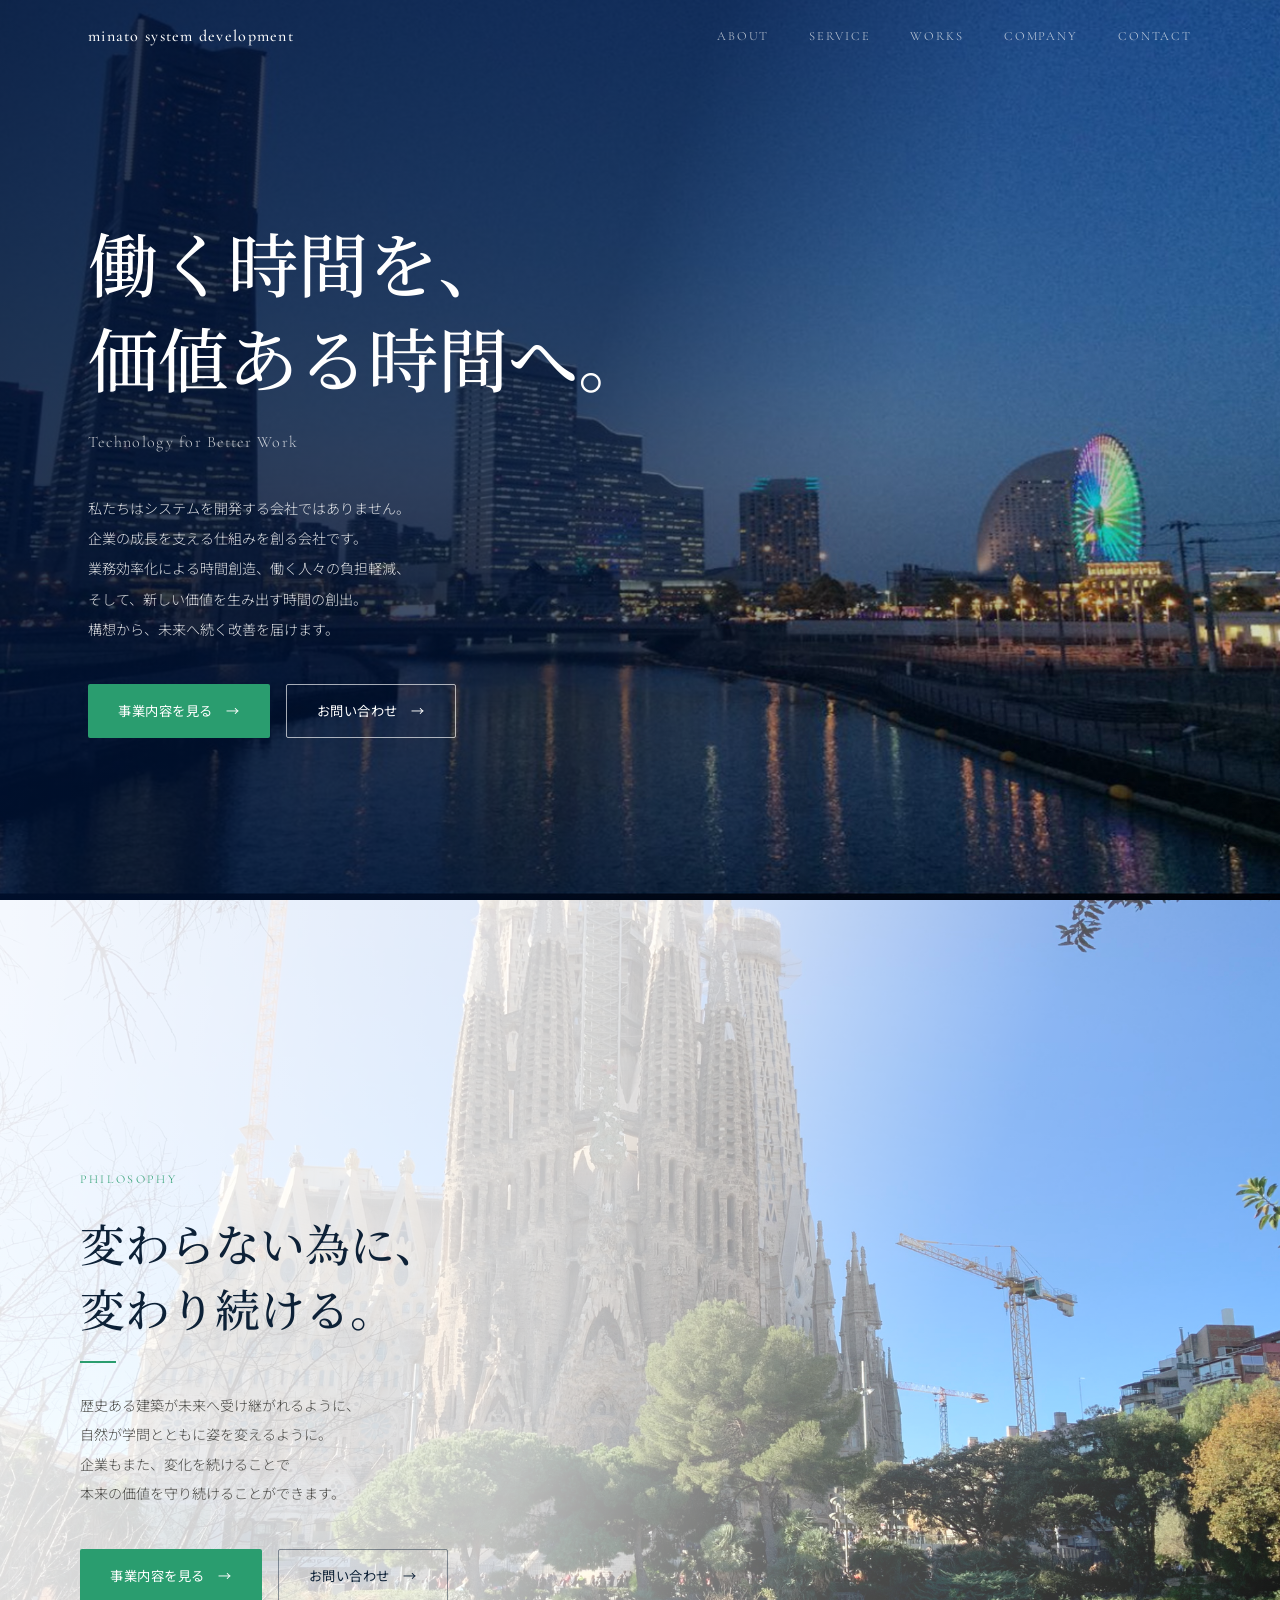
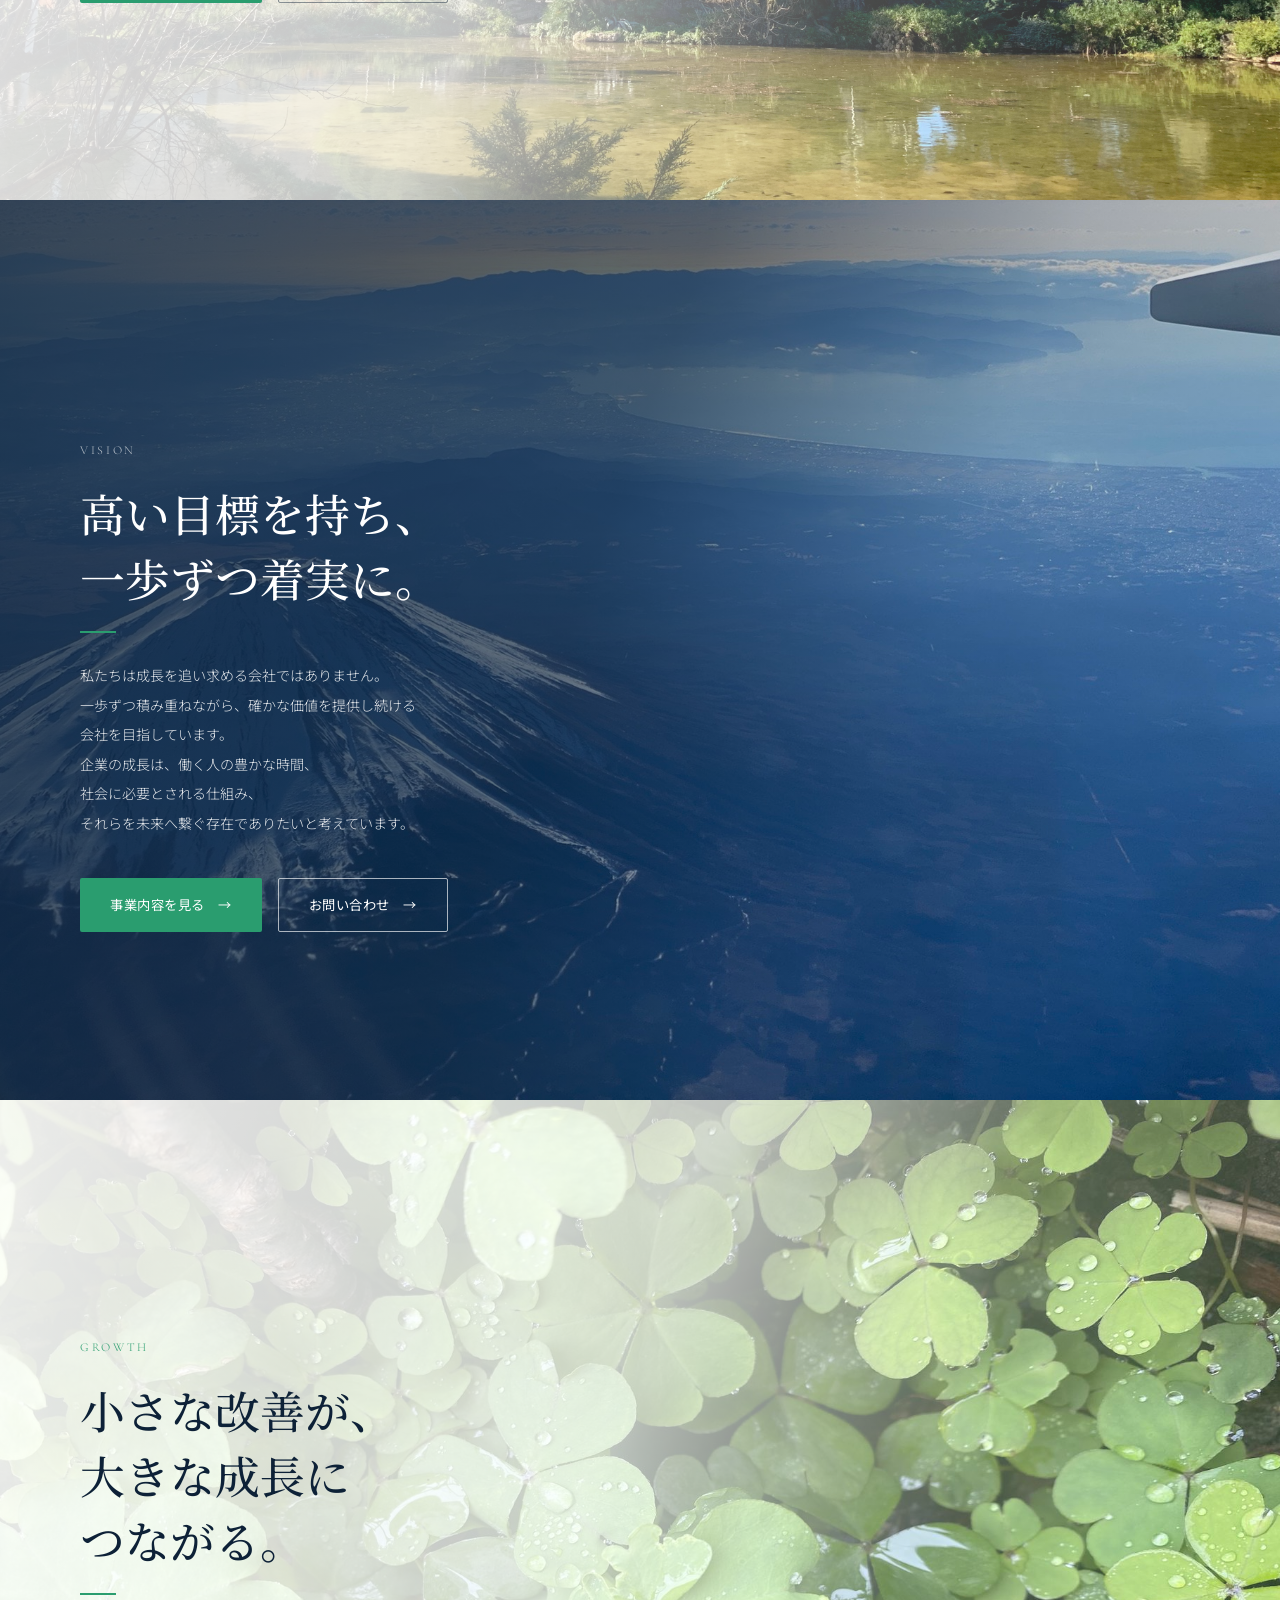
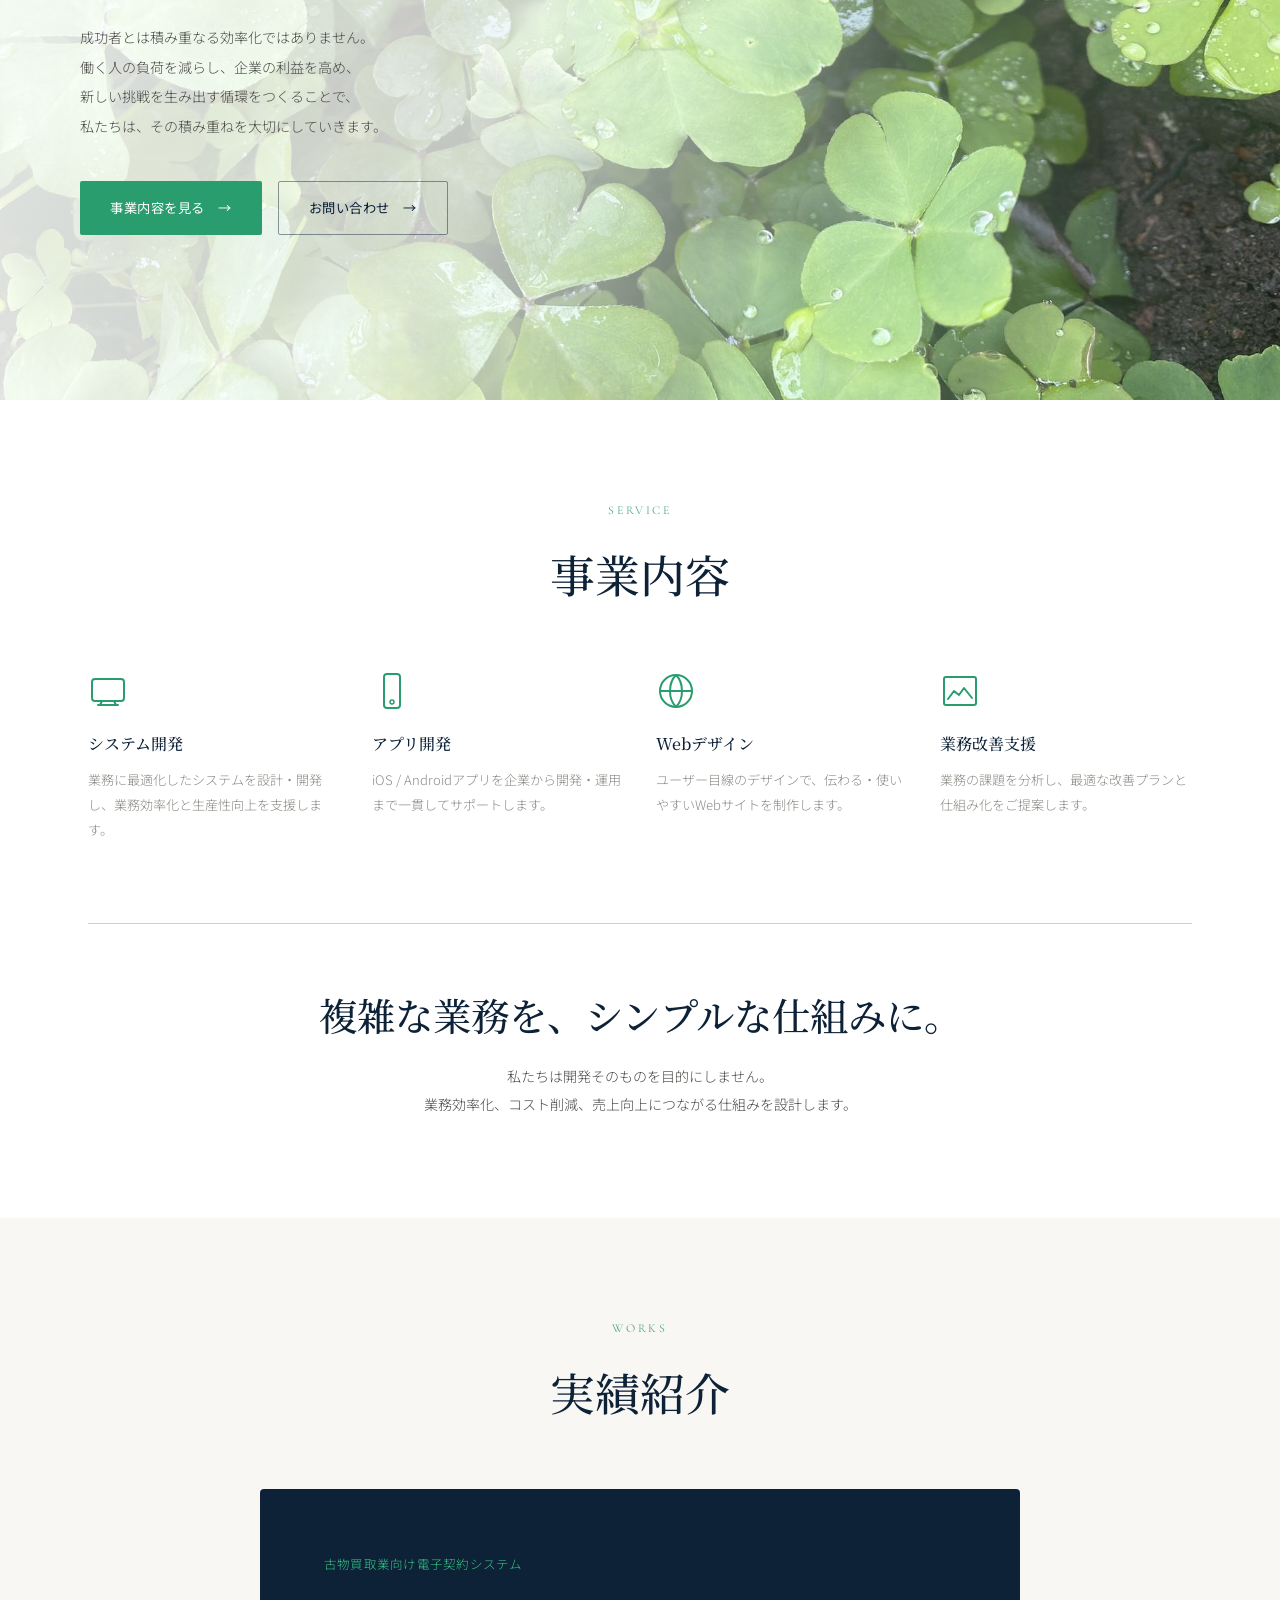
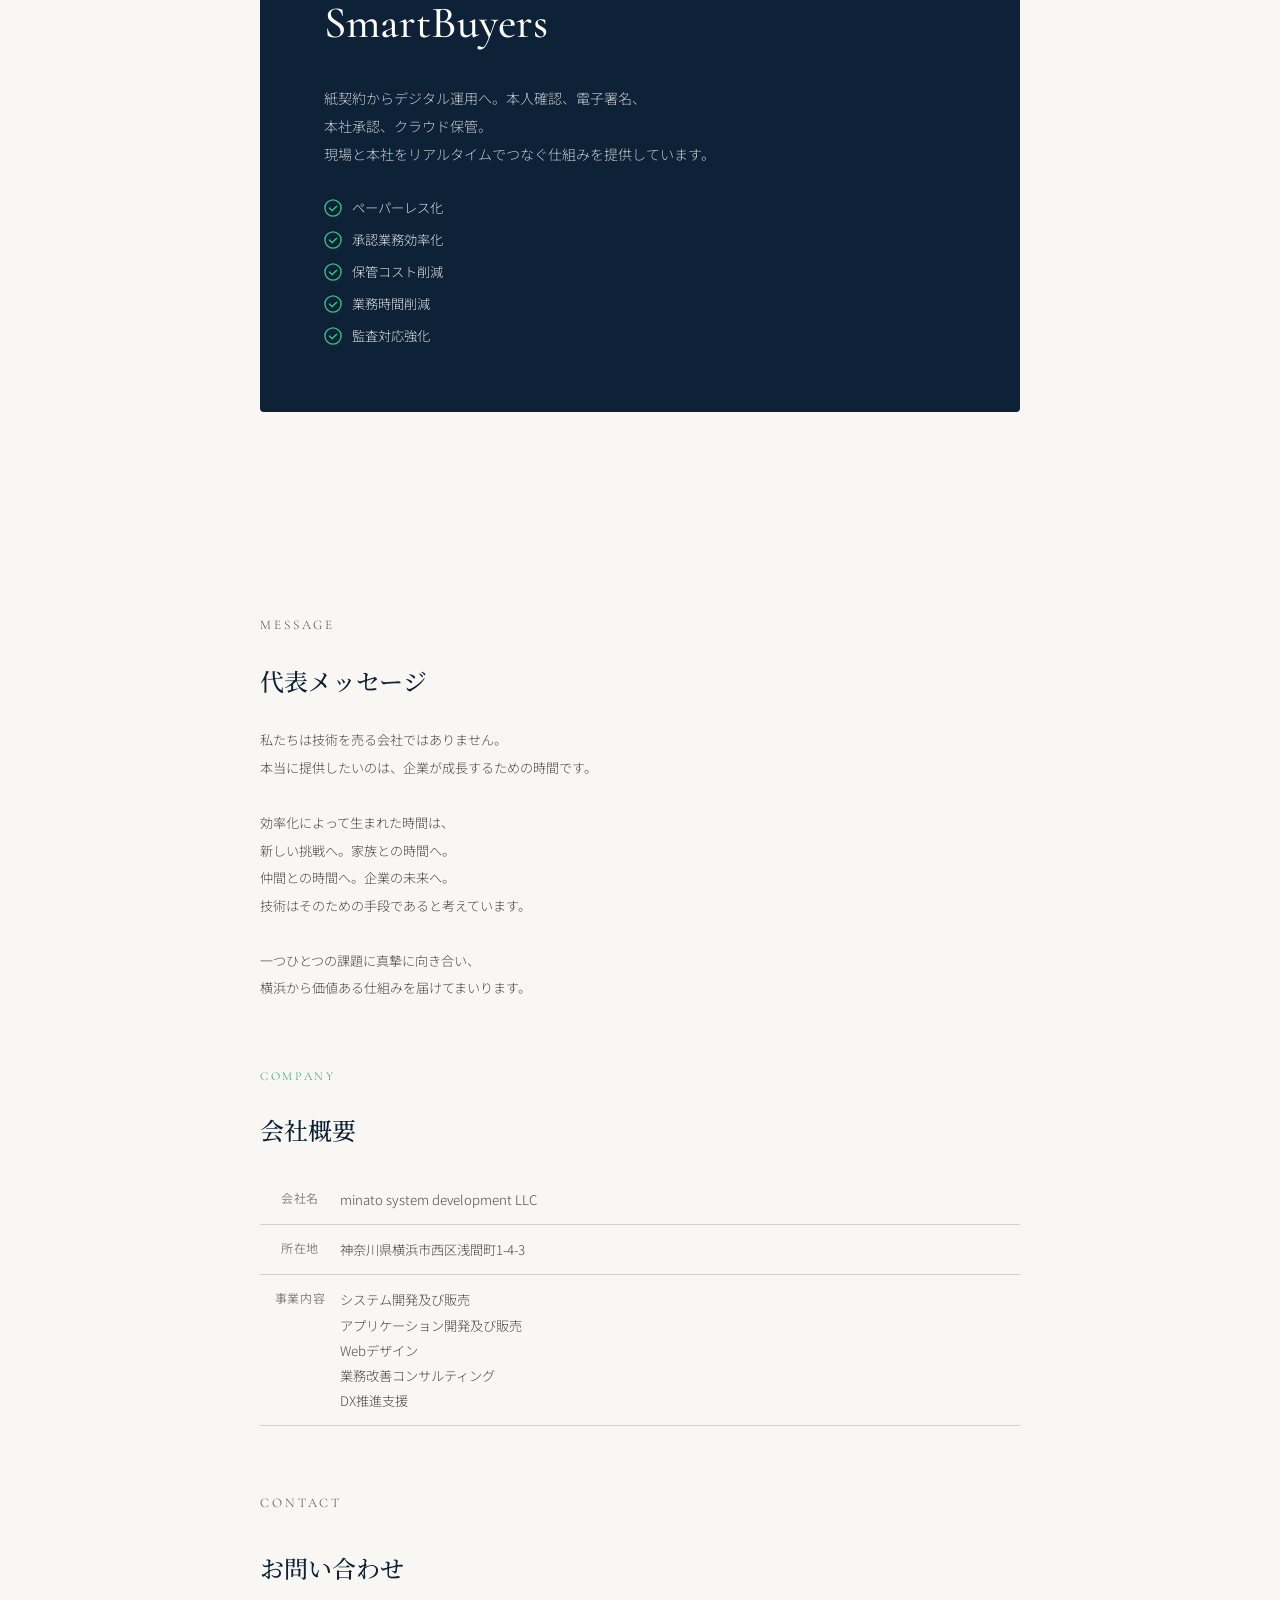
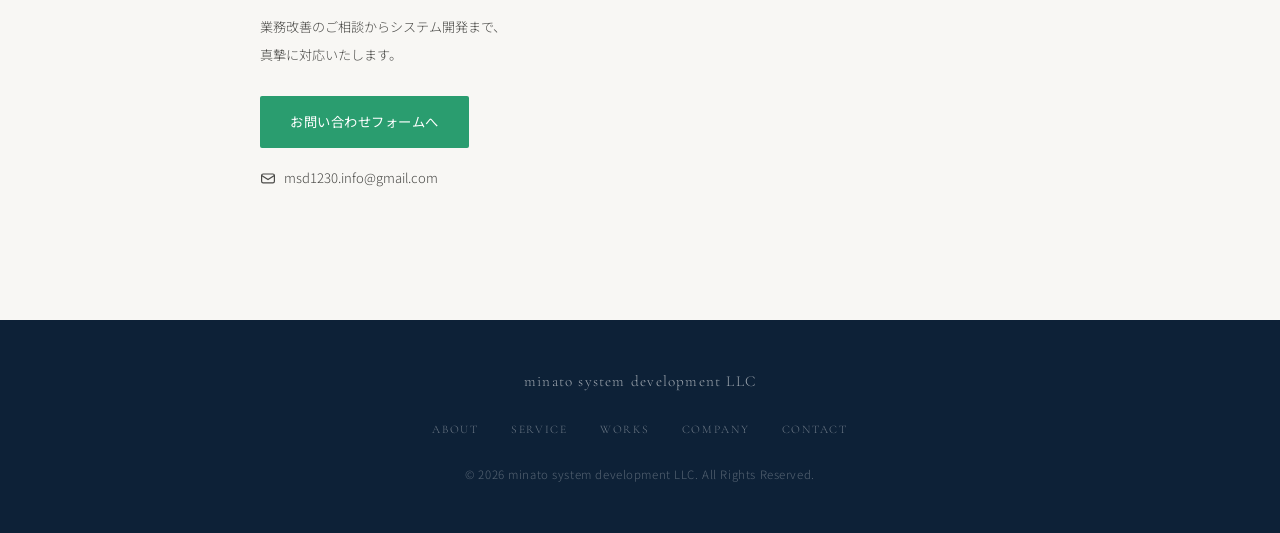
==== index.html @ 5a3e6790 "SP: center Fuji and Sagrada Familia, tidy mobile layout - Vision: use the wide photo on mobile and p" ====
<!DOCTYPE html>
<html lang="ja">
<head>
  <meta charset="UTF-8">
  <meta name="viewport" content="width=device-width, initial-scale=1.0">
  <title>minato system development LLC</title>
  <meta name="description" content="働く時間を、価値ある時間へ。業務改善を通じて企業の成長と働く人々の豊かな時間を創出する。">
  <link rel="stylesheet" href="assets/css/style.css">
  <link rel="preconnect" href="https://fonts.googleapis.com">
  <link rel="preconnect" href="https://fonts.gstatic.com" crossorigin>
  <link href="https://fonts.googleapis.com/css2?family=Noto+Serif+JP:wght@400;500;600&family=Noto+Sans+JP:wght@300;400;500&family=Cormorant+Garamond:ital,wght@0,400;0,500;1,400&display=swap" rel="stylesheet">
</head>
<body>

  <!-- HEADER -->
  <header class="header" id="header">
    <div class="header__inner">
      <a href="#top" class="header__logo">minato system development</a>
      <button class="header__hamburger" id="hamburger" aria-label="メニュー">
        <span></span><span></span><span></span>
      </button>
      <nav class="header__nav" id="nav">
        <button class="nav-close-btn" id="navClose" aria-label="閉じる">
          <svg width="20" height="20" viewBox="0 0 20 20" fill="none"><path d="M4 4l12 12M16 4L4 16" stroke="currentColor" stroke-width="1.5" stroke-linecap="round"/></svg>
        </button>
        <a href="#about">ABOUT</a>
        <a href="#service">SERVICE</a>
        <a href="#works">WORKS</a>
        <a href="#company">COMPANY</a>
        <a href="#contact">CONTACT</a>
      </nav>
      <div class="nav-overlay" id="navOverlay"></div>
    </div>
  </header>

  <!-- HERO -->
  <section id="top" class="sec-hero">
    <div class="sec-hero__overlay"></div>
    <div class="sec-hero__content">
      <h1 class="sec-hero__heading">働く時間を、<br>価値ある時間へ。</h1>
      <p class="sec-hero__sub">Technology for Better Work</p>
      <p class="sec-hero__body">私たちはシステムを開発する会社ではありません。<br>企業の成長を支える仕組みを創る会社です。<br>業務効率化による時間創造、働く人々の負担軽減、<br>そして、新しい価値を生み出す時間の創出。<br>構想から、未来へ続く改善を届けます。</p>
      <div class="cta-row">
        <a href="#service" class="btn btn--primary">事業内容を見る　→</a>
        <a href="#contact" class="btn btn--outline">お問い合わせ　→</a>
      </div>
    </div>
  </section>

  <!-- PHILOSOPHY -->
  <section id="about" class="sec-philosophy">
    <div class="sec-philosophy__overlay"></div>
    <div class="sec-philosophy__text">
      <p class="sec-label">PHILOSOPHY</p>
      <h2 class="sec-heading">変わらない為に、<br>変わり続ける。</h2>
      <span class="sec-accent"></span>
      <p class="sec-body">歴史ある建築が未来へ受け継がれるように、<br>自然が学問とともに姿を変えるように。<br>企業もまた、変化を続けることで<br>本来の価値を守り続けることができます。</p>
      <div class="cta-row">
        <a href="#service" class="btn btn--primary">事業内容を見る　→</a>
        <a href="#contact" class="btn btn--ghost">お問い合わせ　→</a>
      </div>
    </div>
    <div class="sec-philosophy__photo"></div>
  </section>

  <!-- VISION -->
  <section class="sec-vision">
    <div class="sec-vision__overlay"></div>
    <div class="sec-vision__content">
      <p class="sec-label sec-label--light">VISION</p>
      <h2 class="sec-heading sec-heading--white">高い目標を持ち、<br>一歩ずつ着実に。</h2>
      <span class="sec-accent"></span>
      <p class="sec-body sec-body--white">私たちは成長を追い求める会社ではありません。<br>一歩ずつ積み重ねながら、<br class="sp-br">確かな価値を提供し続ける<br>会社を目指しています。<br>企業の成長は、働く人の豊かな時間、<br>社会に必要とされる仕組み、<br>それらを未来へ繋ぐ存在で<br class="sp-br">ありたいと考えています。</p>
      <div class="cta-row">
        <a href="#service" class="btn btn--primary">事業内容を見る　→</a>
        <a href="#contact" class="btn btn--outline">お問い合わせ　→</a>
      </div>
    </div>
  </section>

  <!-- GROWTH -->
  <section class="sec-growth">
    <div class="sec-growth__overlay"></div>
    <div class="sec-growth__text">
      <p class="sec-label">GROWTH</p>
      <h2 class="sec-heading">小さな改善が、<br>大きな成長に<br>つながる。</h2>
      <span class="sec-accent"></span>
      <p class="sec-body">成功者とは積み重なる効率化ではありません。<br>働く人の負荷を減らし、企業の利益を高め、<br>新しい挑戦を生み出す循環をつくることで、<br>私たちは、その積み重ねを大切にしていきます。</p>
      <div class="cta-row">
        <a href="#service" class="btn btn--primary">事業内容を見る　→</a>
        <a href="#contact" class="btn btn--ghost">お問い合わせ　→</a>
      </div>
    </div>
    <div class="sec-growth__photo"></div>
  </section>

  <!-- SERVICE -->
  <section id="service" class="sec-service">
    <div class="container">
      <div class="sec-service__header">
        <p class="sec-label">SERVICE</p>
        <h2 class="sec-heading">事業内容</h2>
      </div>
      <div class="sec-service__grid">
        <div class="service-card">
          <div class="service-card__icon">
            <svg viewBox="0 0 40 40" fill="none"><rect x="4" y="8" width="32" height="22" rx="3" stroke="currentColor" stroke-width="2"/><path d="M14 30l-2 4M26 30l2 4M10 34h20" stroke="currentColor" stroke-width="2" stroke-linecap="round"/></svg>
          </div>
          <div class="service-card__text">
          <h3>システム開発</h3>
          <p>業務に最適化したシステムを設計・開発し、業務効率化と生産性向上を支援します。</p>
          </div>
        </div>
        <div class="service-card">
          <div class="service-card__icon">
            <svg viewBox="0 0 40 40" fill="none"><rect x="12" y="3" width="16" height="34" rx="3" stroke="currentColor" stroke-width="2"/><circle cx="20" cy="31" r="2" stroke="currentColor" stroke-width="1.5"/></svg>
          </div>
          <div class="service-card__text">
          <h3>アプリ開発</h3>
          <p>iOS / Androidアプリを企業から開発・運用まで一貫してサポートします。</p>
          </div>
        </div>
        <div class="service-card">
          <div class="service-card__icon">
            <svg viewBox="0 0 40 40" fill="none"><circle cx="20" cy="20" r="16" stroke="currentColor" stroke-width="2"/><path d="M4 20h32M20 4c-4 4-6 9-6 16s2 12 6 16M20 4c4 4 6 9 6 16s-2 12-6 16" stroke="currentColor" stroke-width="2"/></svg>
          </div>
          <div class="service-card__text">
          <h3>Webデザイン</h3>
          <p>ユーザー目線のデザインで、伝わる・使いやすいWebサイトを制作します。</p>
          </div>
        </div>
        <div class="service-card">
          <div class="service-card__icon">
            <svg viewBox="0 0 40 40" fill="none"><path d="M8 28l6-8 5 4 5-7 8 10" stroke="currentColor" stroke-width="2" stroke-linecap="round" stroke-linejoin="round"/><rect x="4" y="6" width="32" height="28" rx="2" stroke="currentColor" stroke-width="2"/></svg>
          </div>
          <div class="service-card__text">
          <h3>業務改善支援</h3>
          <p>業務の課題を分析し、最適な改善プランと仕組み化をご提案します。</p>
          </div>
        </div>
      </div>
      <div class="sec-service__tagline">
        <h3>複雑な業務を、シンプルな仕組みに。</h3>
        <p>私たちは開発そのものを目的にしません。<br>業務効率化、コスト削減、<br class="sp-br">売上向上につながる仕組みを設計します。</p>
      </div>
    </div>
  </section>

  <!-- WORKS -->
  <section class="works" id="works">
    <div class="container">
      <div class="section-header">
        <p class="sec-label">WORKS</p>
        <h2 class="sec-heading">実績紹介</h2>
      </div>
      <div class="works__card">
        <div class="works__info">
          <p class="works__category">古物買取業向け電子契約システム</p>
          <h3 class="works__title">SmartBuyers</h3>
          <p class="works__desc">紙契約からデジタル運用へ。<br class="sp-br">本人確認、電子署名、<br>本社承認、クラウド保管。<br>現場と本社をリアルタイムでつなぐ<br class="sp-br">仕組みを提供しています。</p>
          <ul class="works__features">
            <li><svg viewBox="0 0 20 20" fill="none"><circle cx="10" cy="10" r="9" stroke="currentColor" stroke-width="1.5"/><path d="M6 10l3 3 5-5" stroke="currentColor" stroke-width="1.5" stroke-linecap="round" stroke-linejoin="round"/></svg>ペーパーレス化</li>
            <li><svg viewBox="0 0 20 20" fill="none"><circle cx="10" cy="10" r="9" stroke="currentColor" stroke-width="1.5"/><path d="M6 10l3 3 5-5" stroke="currentColor" stroke-width="1.5" stroke-linecap="round" stroke-linejoin="round"/></svg>承認業務効率化</li>
            <li><svg viewBox="0 0 20 20" fill="none"><circle cx="10" cy="10" r="9" stroke="currentColor" stroke-width="1.5"/><path d="M6 10l3 3 5-5" stroke="currentColor" stroke-width="1.5" stroke-linecap="round" stroke-linejoin="round"/></svg>保管コスト削減</li>
            <li><svg viewBox="0 0 20 20" fill="none"><circle cx="10" cy="10" r="9" stroke="currentColor" stroke-width="1.5"/><path d="M6 10l3 3 5-5" stroke="currentColor" stroke-width="1.5" stroke-linecap="round" stroke-linejoin="round"/></svg>業務時間削減</li>
            <li><svg viewBox="0 0 20 20" fill="none"><circle cx="10" cy="10" r="9" stroke="currentColor" stroke-width="1.5"/><path d="M6 10l3 3 5-5" stroke="currentColor" stroke-width="1.5" stroke-linecap="round" stroke-linejoin="round"/></svg>監査対応強化</li>
          </ul>
        </div>
        </div>
      </div>
    </div>
  </section>

  <!-- BOTTOM: MESSAGE + COMPANY + CONTACT -->
  <section class="bottom-section">
    <div class="container">
      <div class="bottom-section__grid">
        <div class="message">
          <p class="sec-label">MESSAGE</p>
          <h2>代表メッセージ</h2>
          <p>私たちは技術を売る会社ではありません。<br>本当に提供したいのは、<br class="sp-br">企業が成長するための時間です。<br><br>効率化によって生まれた時間は、<br>新しい挑戦へ。家族との時間へ。<br>仲間との時間へ。企業の未来へ。<br>技術はそのための手段であると考えています。<br><br>一つひとつの課題に真摯に向き合い、<br>横浜から価値ある仕組みを届けてまいります。</p>
        </div>
        <div class="company" id="company">
          <p class="sec-label">COMPANY</p>
          <h2>会社概要</h2>
          <table class="company__table">
            <tr><th>会社名</th><td>minato system development LLC</td></tr>
            <tr><th>所在地</th><td>神奈川県横浜市西区浅間町1-4-3</td></tr>
            <tr><th>事業内容</th><td>システム開発及び販売<br>アプリケーション開発及び販売<br>Webデザイン<br>業務改善コンサルティング<br>DX推進支援</td></tr>
          </table>
        </div>
        <div class="contact" id="contact">
          <p class="sec-label">CONTACT</p>
          <h2>お問い合わせ</h2>
          <p>業務改善のご相談からシステム開発まで、<br>真摯に対応いたします。</p>
          <a href="contact.html" class="btn btn--primary">お問い合わせフォームへ</a>
          <p class="contact__email">
            <svg viewBox="0 0 20 20" fill="none"><rect x="2" y="5" width="16" height="11" rx="2" stroke="currentColor" stroke-width="1.5"/><path d="M2 7l8 5 8-5" stroke="currentColor" stroke-width="1.5" stroke-linecap="round"/></svg>
            msd1230.info@gmail.com
          </p>
        </div>
      </div>
    </div>
  </section>

  <!-- FOOTER -->
  <footer class="footer">
    <div class="footer__inner">
      <p class="footer__logo">minato system development LLC</p>
      <nav class="footer__nav">
        <a href="#about">ABOUT</a>
        <a href="#service">SERVICE</a>
        <a href="#works">WORKS</a>
        <a href="#company">COMPANY</a>
        <a href="#contact">CONTACT</a>
      </nav>
      <p class="footer__copy">&copy; 2026 minato system development LLC. All Rights Reserved.</p>
    </div>
  </footer>

  <script src="assets/js/main.js"></script>
</body>
</html>
---- assets/css/style.css ----
/* ===========================
   VARIABLES & RESET
=========================== */
:root {
  --navy:   #0d2137;
  --emerald: #2a9d6f;
  --emerald-light: #34c484;
  --white:  #ffffff;
  --off-white: #f8f7f4;
  --gray-100: #f2f2f0;
  --gray-300: #d0d0cc;
  --gray-500: #8a8a85;
  --gray-700: #4a4a47;
  --text:   #1a1a18;

  --font-serif: 'Cormorant Garamond', 'Noto Serif JP', serif;
  --font-jp-serif: 'Noto Serif JP', serif;
  --font-sans: 'Noto Sans JP', sans-serif;

  --container: 1200px;
  --header-h: 72px;
  --ease: cubic-bezier(0.16, 1, 0.3, 1);
}

*, *::before, *::after { box-sizing: border-box; margin: 0; padding: 0; }
html { scroll-behavior: smooth; }
body { font-family: var(--font-sans); font-weight: 300; color: var(--text); background: var(--white); line-height: 1.8; -webkit-font-smoothing: antialiased; }
img { display: block; max-width: 100%; height: auto; }
a { text-decoration: none; color: inherit; }
ul { list-style: none; }

/* ===========================
   UTILITIES
=========================== */
.container { width: 100%; max-width: var(--container); margin: 0 auto; padding: 0 48px; }

.sec-label {
  font-family: var(--font-serif);
  font-size: 0.75rem;
  letter-spacing: 0.22em;
  color: var(--emerald);
  text-transform: uppercase;
  margin-bottom: 20px;
  display: block;
}
.sec-label--light { color: rgba(255,255,255,0.7); }

.sec-heading {
  font-family: var(--font-jp-serif);
  font-size: clamp(2rem, 3.5vw, 2.8rem);
  font-weight: 500;
  line-height: 1.45;
  color: var(--navy);
  margin-bottom: 20px;
}
.sec-heading--white { color: var(--white); }

.sec-accent {
  display: block;
  width: 36px;
  height: 2px;
  background: var(--emerald);
  margin-bottom: 28px;
}

.sec-body {
  font-size: 0.88rem;
  line-height: 2.1;
  color: var(--gray-700);
  margin-bottom: 0;
}
.sec-body--white { color: rgba(255,255,255,0.88); }

.cta-row {
  display: flex;
  gap: 16px;
  flex-wrap: wrap;
  margin-top: 40px;
}

.section-header { text-align: center; margin-bottom: 64px; }

/* ===========================
   BUTTONS
=========================== */
.btn {
  display: inline-flex;
  align-items: center;
  gap: 6px;
  padding: 14px 30px;
  font-family: var(--font-sans);
  font-size: 0.83rem;
  font-weight: 400;
  letter-spacing: 0.04em;
  border-radius: 2px;
  transition: all 0.3s var(--ease);
  cursor: pointer;
  border: none;
  white-space: nowrap;
}
.btn--primary { background: var(--emerald); color: var(--white); }
.btn--primary:hover { background: var(--emerald-light); transform: translateY(-2px); box-shadow: 0 8px 24px rgba(42,157,111,0.35); }
.btn--outline { background: transparent; color: var(--white); border: 1px solid rgba(255,255,255,0.65); }
.btn--outline:hover { background: rgba(255,255,255,0.1); border-color: var(--white); }
.btn--ghost { background: transparent; color: var(--navy); border: 1px solid rgba(13,33,55,0.45); }
.btn--ghost:hover { background: rgba(13,33,55,0.05); border-color: var(--navy); }

/* ===========================
   HEADER
=========================== */
.header {
  position: fixed;
  top: 0; left: 0; right: 0;
  z-index: 100;
  height: var(--header-h);
  transition: background 0.4s ease, backdrop-filter 0.4s ease;
}
.header.scrolled {
  background: rgba(13,33,55,0.95);
  backdrop-filter: blur(12px);
  box-shadow: 0 1px 0 rgba(255,255,255,0.08);
}
.header__inner {
  max-width: var(--container);
  margin: 0 auto;
  padding: 0 48px;
  height: 100%;
  display: flex;
  align-items: center;
  justify-content: space-between;
}
.header__logo {
  font-family: var(--font-serif);
  font-size: 1rem;
  font-weight: 500;
  letter-spacing: 0.08em;
  color: var(--white);
  white-space: nowrap;
}
.header__nav { display: flex; gap: 40px; }
.header__nav a {
  font-family: var(--font-serif);
  font-size: 0.78rem;
  letter-spacing: 0.15em;
  color: rgba(255,255,255,0.75);
  transition: color 0.25s;
}
.header__nav a:hover { color: var(--white); }
.header__hamburger {
  display: none;
  flex-direction: column;
  gap: 5px;
  background: none;
  border: none;
  cursor: pointer;
  padding: 8px;
  z-index: 101;
  position: relative;
}
.header__hamburger span { display: block; width: 24px; height: 1.5px; background: var(--white); transition: all 0.3s; transform-origin: center; }
.header__hamburger.active span:nth-child(1) { transform: translateY(6.5px) rotate(45deg); }
.header__hamburger.active span:nth-child(2) { opacity: 0; transform: scaleX(0); }
.header__hamburger.active span:nth-child(3) { transform: translateY(-6.5px) rotate(-45deg); }
.nav-close-btn {
  display: none;
  position: absolute;
  top: 0; right: 0;
  width: var(--header-h);
  height: var(--header-h);
  background: none;
  border: none;
  cursor: pointer;
  color: rgba(255,255,255,0.7);
  align-items: center;
  justify-content: center;
  transition: color 0.2s;
}
.nav-close-btn:hover { color: var(--white); }
.nav-overlay { display: none; position: fixed; inset: 0; background: rgba(0,0,0,0.5); z-index: 99; backdrop-filter: blur(2px); }
.nav-overlay.active { display: block; }

/* ===========================
   HERO
=========================== */
.sec-hero {
  position: relative;
  min-height: 100svh;
  display: flex;
  align-items: center;
  background-image: url('../images/hero-pc.png');
  background-size: cover;
  background-position: center top;
  scroll-margin-top: 0;
}
.sec-hero__overlay {
  position: absolute;
  inset: 0;
  background: linear-gradient(
    110deg,
    rgba(0,18,52,0.88) 0%,
    rgba(0,18,52,0.72) 45%,
    rgba(0,18,52,0.35) 65%,
    rgba(0,18,52,0.10) 100%
  );
}
.sec-hero__content {
  position: relative;
  z-index: 2;
  width: 100%;
  max-width: var(--container);
  margin: 0 auto;
  padding: calc(var(--header-h) + 60px) 48px 80px;
}
.sec-hero__heading {
  font-family: var(--font-jp-serif);
  font-size: clamp(2.6rem, 5.5vw, 4.4rem);
  font-weight: 500;
  line-height: 1.35;
  color: var(--white);
  margin-bottom: 24px;
}
.sec-hero__sub {
  font-family: var(--font-serif);
  font-size: 1rem;
  letter-spacing: 0.08em;
  color: rgba(255,255,255,0.75);
  margin-bottom: 36px;
}
.sec-hero__body {
  font-size: 0.88rem;
  line-height: 2.15;
  color: rgba(255,255,255,0.85);
  margin-bottom: 0;
  max-width: 480px;
}

/* ===========================
   PHILOSOPHY
=========================== */
.sec-philosophy {
  position: relative;
  min-height: 100svh;
  display: flex;
  align-items: center;
  background-image: url('../images/philosophy-pc.png');
  background-size: cover;
  background-position: center;
  scroll-margin-top: var(--header-h);
}
.sec-philosophy__overlay {
  position: absolute;
  inset: 0;
  background: linear-gradient(
    110deg,
    rgba(255,255,255,0.92) 0%,
    rgba(255,255,255,0.75) 45%,
    rgba(255,255,255,0.30) 68%,
    rgba(255,255,255,0.05) 100%
  );
}
.sec-philosophy__text {
  position: relative;
  z-index: 2;
  width: 100%;
  max-width: 680px;
  padding: calc(var(--header-h) + 80px) 80px 80px;
  display: flex;
  flex-direction: column;
}
.sec-philosophy__text .cta-row { margin-top: 40px; }
.sec-philosophy__photo { display: none; }

/* ===========================
   VISION
=========================== */
.sec-vision {
  position: relative;
  min-height: 100svh;
  display: flex;
  align-items: center;
  background-image: url('../images/vision-pc.png');
  background-size: cover;
  background-position: center top;
}
.sec-vision__overlay {
  position: absolute;
  inset: 0;
  background: linear-gradient(
    110deg,
    rgba(13,33,55,0.82) 0%,
    rgba(13,33,55,0.65) 45%,
    rgba(13,33,55,0.25) 68%,
    rgba(13,33,55,0.05) 100%
  );
}
.sec-vision__content {
  position: relative;
  z-index: 2;
  width: 100%;
  max-width: 680px;
  padding: calc(var(--header-h) + 80px) 80px 80px;
  display: flex;
  flex-direction: column;
}
.sec-vision__content .cta-row { margin-top: 40px; }

/* ===========================
   GROWTH
=========================== */
.sec-growth {
  position: relative;
  min-height: 100svh;
  display: flex;
  align-items: center;
  background-image: url('../images/growth-pc.jpg');
  background-size: cover;
  background-position: center;
  scroll-margin-top: var(--header-h);
}
.sec-growth__overlay {
  position: absolute;
  inset: 0;
  background: linear-gradient(
    110deg,
    rgba(255,255,255,0.92) 0%,
    rgba(255,255,255,0.75) 45%,
    rgba(255,255,255,0.30) 68%,
    rgba(255,255,255,0.05) 100%
  );
}
.sec-growth__text {
  position: relative;
  z-index: 2;
  width: 100%;
  max-width: 680px;
  padding: calc(var(--header-h) + 80px) 80px 80px;
  display: flex;
  flex-direction: column;
}
.sec-growth__text .cta-row { margin-top: 40px; }
.sec-growth__photo {
  display: none;
  min-height: 400px;
}

/* ===========================
   SERVICE
=========================== */
.sec-service {
  background: var(--white);
  padding: 100px 0;
  scroll-margin-top: var(--header-h);
}
.sec-service__header { text-align: center; margin-bottom: 64px; }
.sec-service__header .sec-heading { margin-top: 8px; }
.sec-service__grid {
  display: grid;
  grid-template-columns: repeat(4, 1fr);
  gap: 48px 32px;
  margin-bottom: 80px;
}
.service-card {}
.service-card__icon {
  width: 40px;
  height: 40px;
  color: var(--emerald);
  margin-bottom: 20px;
}
.service-card__icon svg { width: 100%; height: 100%; }
.service-card h3 {
  font-family: var(--font-jp-serif);
  font-size: 1rem;
  font-weight: 500;
  color: var(--navy);
  margin-bottom: 12px;
  line-height: 1.6;
}
.service-card p { font-size: 0.82rem; line-height: 1.9; color: var(--gray-500); }
.sec-service__tagline {
  padding-top: 64px;
  border-top: 1px solid var(--gray-300);
  text-align: center;
}
.sec-service__tagline h3 {
  font-family: var(--font-jp-serif);
  font-size: clamp(1.6rem, 3vw, 2.4rem);
  font-weight: 500;
  color: var(--navy);
  margin-bottom: 20px;
  line-height: 1.4;
}
.sec-service__tagline p { font-size: 0.88rem; line-height: 2; color: var(--gray-700); }

/* ===========================
   WORKS
=========================== */
.works { background: var(--off-white); padding: 100px 0; }
.works__card {
  display: block;
  background: var(--navy);
  padding: 64px;
  border-radius: 4px;
  max-width: 760px;
  margin: 0 auto;
}
.works__category { font-size: 0.78rem; letter-spacing: 0.1em; color: var(--emerald-light); margin-bottom: 8px; }
.works__title { font-family: var(--font-serif); font-size: clamp(2rem, 3.5vw, 3rem); font-weight: 500; color: var(--white); margin-bottom: 20px; }
.works__desc { font-size: 0.88rem; line-height: 2; color: rgba(255,255,255,0.75); margin-bottom: 28px; }
.works__features { display: flex; flex-direction: column; gap: 8px; }
.works__features li { display: flex; align-items: center; gap: 10px; font-size: 0.83rem; color: rgba(255,255,255,0.85); }
.works__features svg { width: 18px; height: 18px; color: var(--emerald-light); flex-shrink: 0; }
.works__visual { border-radius: 4px; overflow: hidden; }
.works__photo { width: 100%; height: 100%; object-fit: cover; display: block; border-radius: 4px; }

/* ===========================
   BOTTOM SECTION
=========================== */
.bottom-section { background: var(--off-white); padding: 100px 0; }
.bottom-section__grid { display: flex; flex-direction: column; gap: 64px; max-width: 760px; margin: 0 auto; }
.message h2, .company h2, .contact h2 {
  font-family: var(--font-jp-serif);
  font-size: 1.5rem;
  font-weight: 500;
  color: var(--navy);
  margin-bottom: 24px;
}
.message p, .contact > p { font-size: 0.82rem; line-height: 2.1; color: var(--gray-700); }
.company__table { width: 100%; border-collapse: collapse; }
.company__table tr { border-bottom: 1px solid var(--gray-300); }
.company__table th { font-size: 0.75rem; font-weight: 400; color: var(--gray-500); letter-spacing: 0.05em; padding: 12px 0; width: 80px; vertical-align: top; white-space: nowrap; }
.company__table td { font-size: 0.83rem; line-height: 1.9; color: var(--gray-700); padding: 12px 0; }
.contact > p { margin-bottom: 28px; }
.contact__email { display: flex; align-items: center; gap: 8px; font-size: 0.78rem; color: var(--gray-500); margin-top: 16px; word-break: break-all; }
.contact__email svg { width: 16px; height: 16px; flex-shrink: 0; }
.bottom-section .btn { display: inline-flex; width: auto; }

/* ===========================
   FOOTER
=========================== */
.footer { background: var(--navy); padding: 48px 0; }
.footer__inner { max-width: var(--container); margin: 0 auto; padding: 0 48px; display: flex; flex-direction: column; align-items: center; gap: 24px; }
.footer__logo { font-family: var(--font-serif); font-size: 0.95rem; letter-spacing: 0.08em; color: rgba(255,255,255,0.6); }
.footer__nav { display: flex; gap: 32px; }
.footer__nav a { font-family: var(--font-serif); font-size: 0.72rem; letter-spacing: 0.15em; color: rgba(255,255,255,0.4); transition: color 0.25s; }
.footer__nav a:hover { color: rgba(255,255,255,0.8); }
.footer__copy { font-size: 0.72rem; color: rgba(255,255,255,0.3); letter-spacing: 0.05em; }

/* ===========================
   RESPONSIVE — tablet
=========================== */
@media (max-width: 1024px) {
  .sec-philosophy__text, .sec-growth__text { padding: calc(var(--header-h) + 60px) 48px 60px; }
  .sec-vision__content { padding: calc(var(--header-h) + 60px) 48px 60px; }
  .sec-service__grid { grid-template-columns: repeat(2, 1fr); gap: 40px 32px; }
}

/* ===========================
   RESPONSIVE — mobile
=========================== */
/* スマホだけで効く改行。1文字だけ次の行に残るのを防ぐ */
.sp-br { display: none; }

@media (max-width: 768px) {
  :root { --header-h: 60px; }
  .sp-br { display: inline; }

  .container { padding: 0 24px; }
  .header__inner { padding: 0 24px; }
  .header__nav {
    position: fixed;
    top: 0; right: -100%;
    width: 75vw; max-width: 320px; height: 100vh;
    background: var(--navy);
    flex-direction: column;
    justify-content: flex-start;
    align-items: center;
    padding-top: calc(var(--header-h) + 48px);
    gap: 36px;
    transition: right 0.4s var(--ease);
    box-shadow: -8px 0 40px rgba(0,0,0,0.4);
    z-index: 100;
  }
  .header__nav.open { right: 0; }
  .header__nav a { font-size: 0.88rem; letter-spacing: 0.2em; }
  .nav-close-btn { display: flex; }
  .header__hamburger { display: flex; }
  .header__hamburger.active { opacity: 0; pointer-events: none; }

  /* Hero SP */
  .sec-hero {
    background-image: url('../images/hero-sp.png');
    background-position: center top;
    align-items: flex-start;
    min-height: 100svh;
  }
  .sec-hero__overlay {
    background: linear-gradient(
      160deg,
      rgba(0,18,52,0.82) 0%,
      rgba(0,18,52,0.70) 50%,
      rgba(0,18,52,0.40) 80%,
      rgba(0,18,52,0.15) 100%
    );
  }
  .sec-hero__content { padding: calc(var(--header-h) + 48px) 24px 64px; }
  .sec-hero__heading { font-size: clamp(2.2rem, 9vw, 3rem); }
  .cta-row { flex-direction: column; gap: 12px; }
  .cta-row .btn { width: 100%; justify-content: center; text-align: center; padding: 16px 24px; }

  /* Philosophy SP */
  .sec-philosophy {
    background-image: url('../images/philosophy-sp.png');
    background-position: center;
    min-height: 100svh;
    align-items: flex-start;
  }
  .sec-philosophy__text {
    max-width: 100%;
    padding: calc(var(--header-h) + 56px) 24px 64px;
    min-height: 100svh;
  }
  .sec-philosophy__text .cta-row { margin-top: auto; padding-top: 48px; }
  /* 左からの白ぼかしだと塔の左半分が消えるため、スマホは上から下へ薄くする */
  .sec-philosophy__overlay {
    background: linear-gradient(
      180deg,
      rgba(255,255,255,0.80) 0%,
      rgba(255,255,255,0.66) 50%,
      rgba(255,255,255,0.20) 72%,
      rgba(255,255,255,0.05) 100%
    );
  }

  /* 同じボタンが毎画面続くため、スマホではヒーローとお問い合わせ以外は出さない */
  .sec-philosophy__text .cta-row,
  .sec-vision__content .cta-row,
  .sec-growth__text .cta-row { display: none; }

  /* Vision SP */
  /* スマホ用の縦長写真は富士山が左端で切れるため、横長写真の山頂を中央に合わせる */
  .sec-vision {
    background-image: url('../images/vision-pc.png');
    background-position: 11% center;
    min-height: 100svh;
  }
  .sec-vision__content {
    max-width: 100%;
    padding: calc(var(--header-h) + 56px) 24px 64px;
    min-height: 100svh;
  }

  /* Growth SP */
  .sec-growth {
    background-image: url('../images/growth-sp.png');
    background-position: center;
    min-height: 100svh;
    align-items: flex-start;
  }
  .sec-growth__text {
    max-width: 100%;
    padding: calc(var(--header-h) + 56px) 24px 64px;
    min-height: 100svh;
  }
  .sec-growth__text .cta-row { margin-top: auto; padding-top: 48px; }

  /* Service SP */
  .sec-service__grid { grid-template-columns: 1fr; gap: 0; }
  .service-card {
    display: flex;
    align-items: flex-start;
    gap: 16px;
    padding: 24px 0;
    border-bottom: 1px solid var(--gray-300);
  }
  .service-card:first-child { border-top: 1px solid var(--gray-300); }
  .service-card__icon { flex-shrink: 0; margin-bottom: 0; width: 32px; height: 32px; }
  .service-card__icon svg { width: 32px; height: 32px; }
  .service-card__text { flex: 1; min-width: 0; }
  .service-card h3 { margin-bottom: 6px; font-size: 0.95rem; white-space: nowrap; }
  .service-card p { font-size: 0.82rem; }

  .works__card { grid-template-columns: 1fr; padding: 40px 28px; gap: 40px; }
  .footer__nav { flex-wrap: wrap; justify-content: center; gap: 20px; }
}
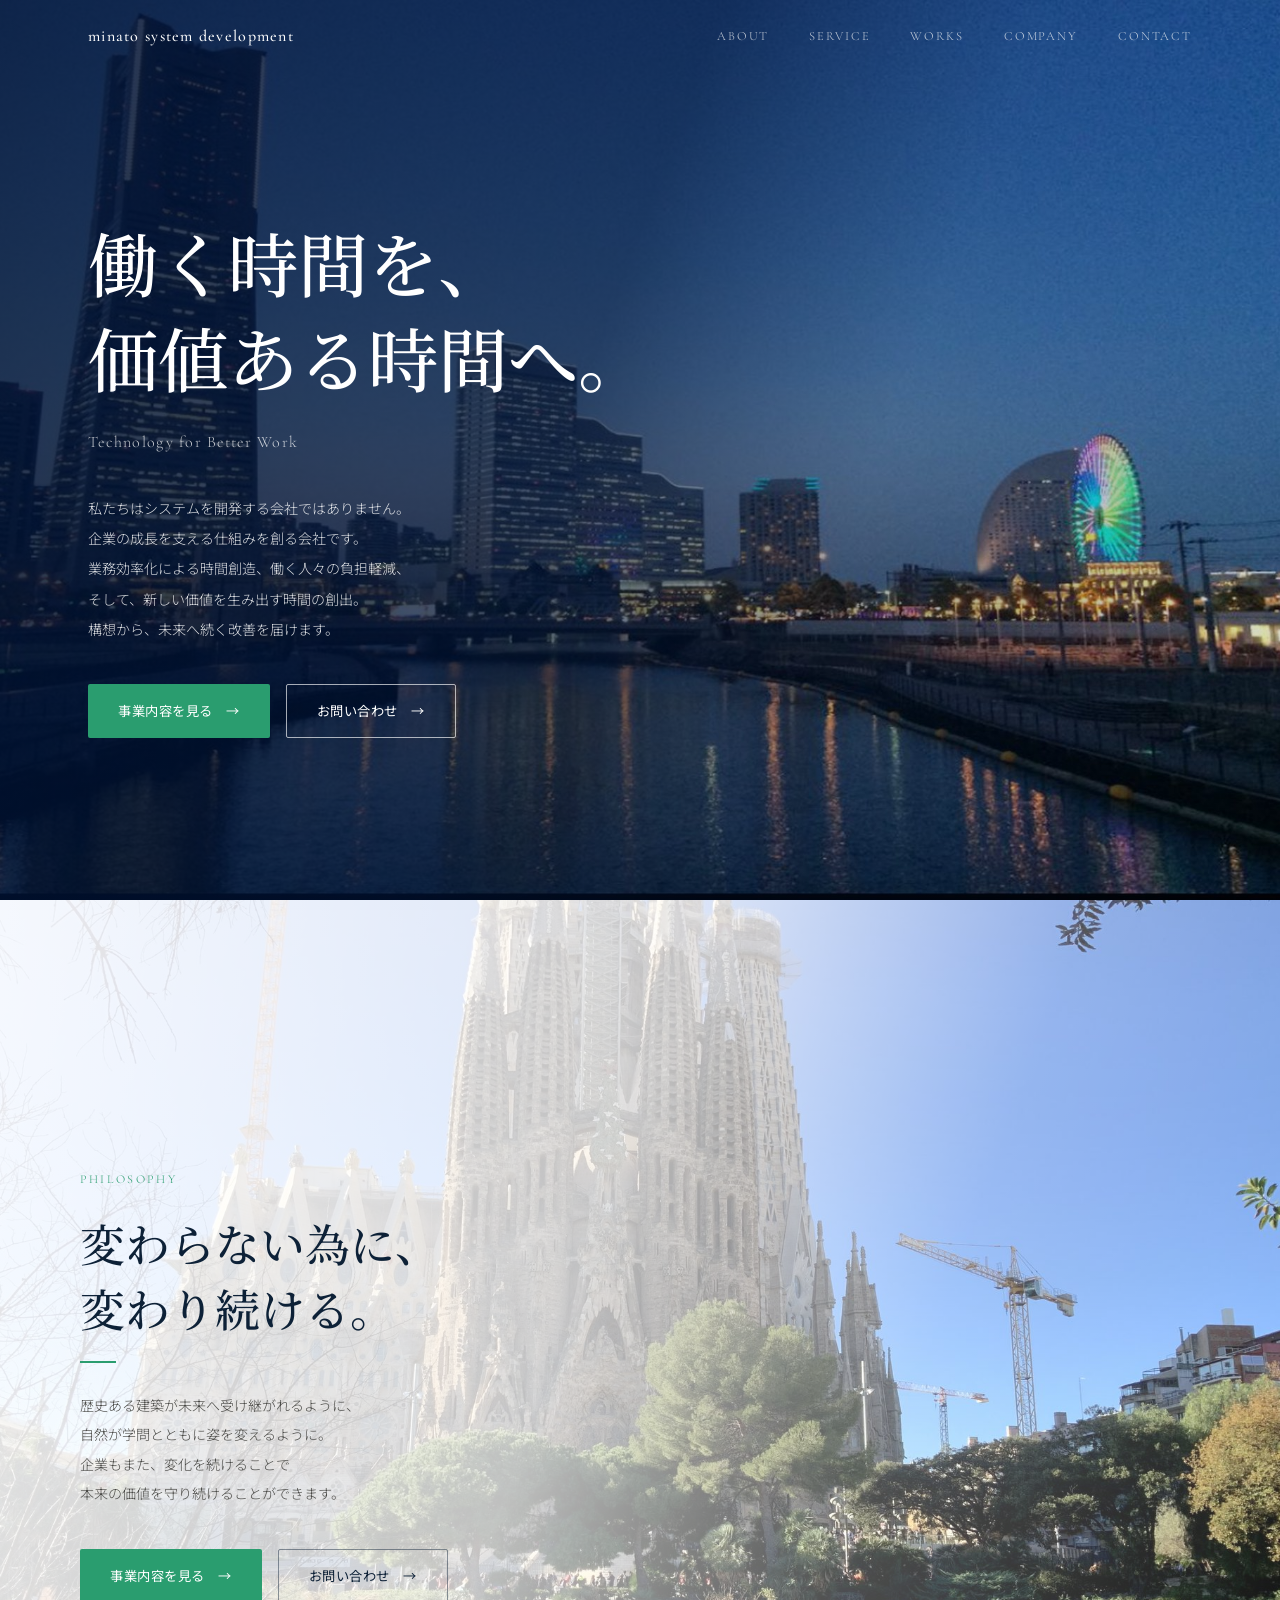
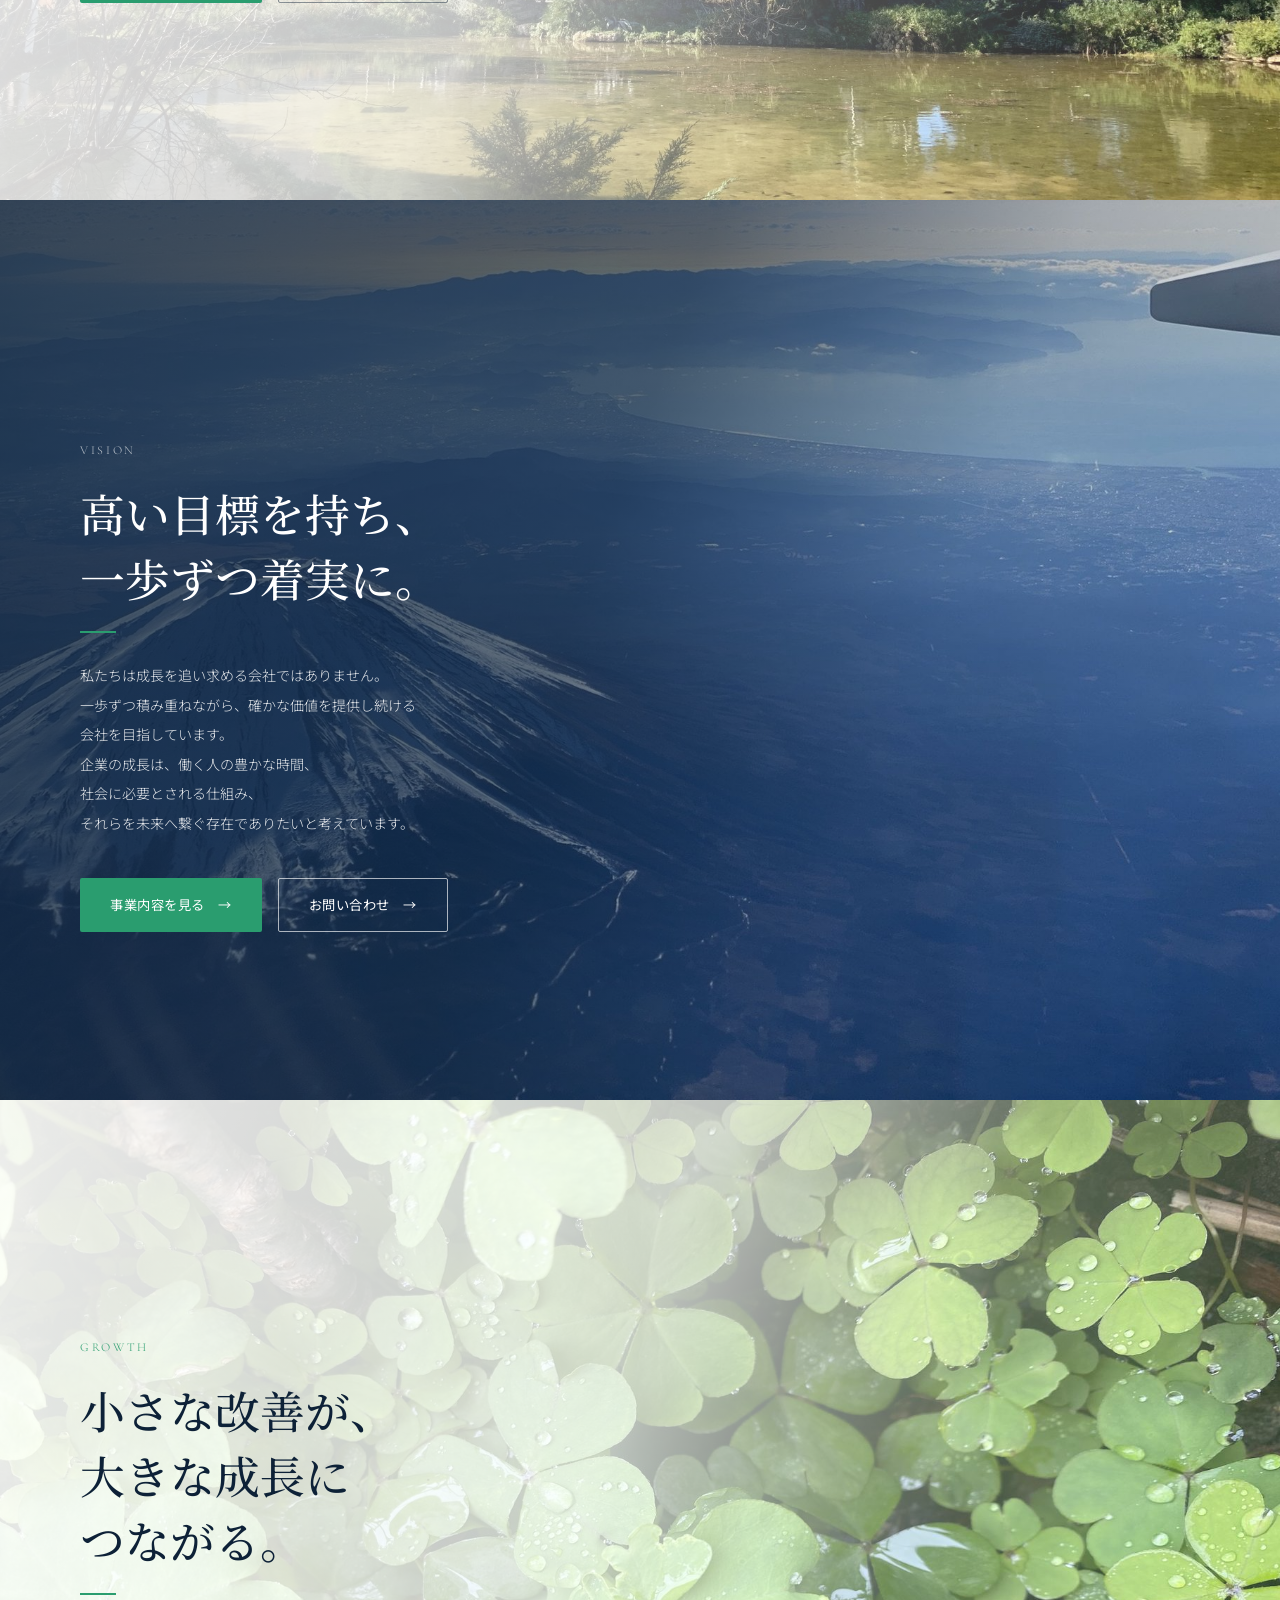
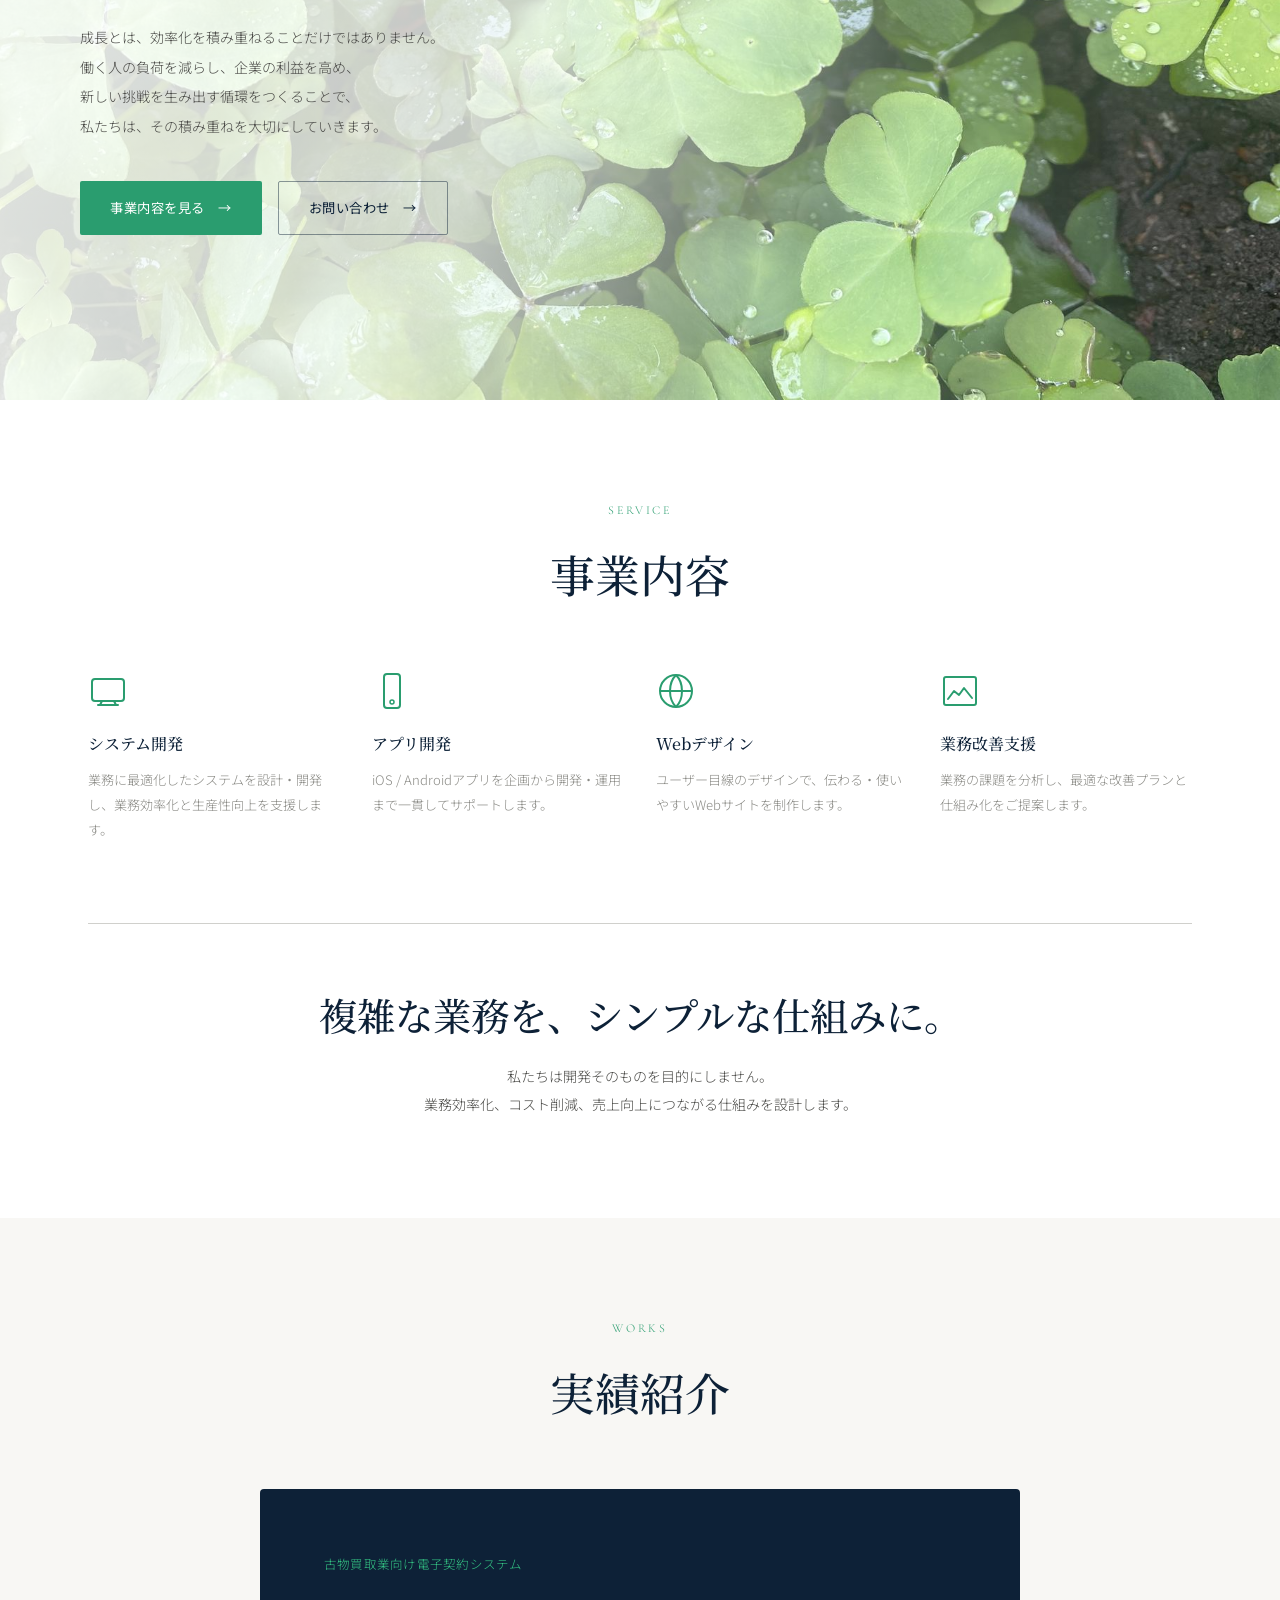
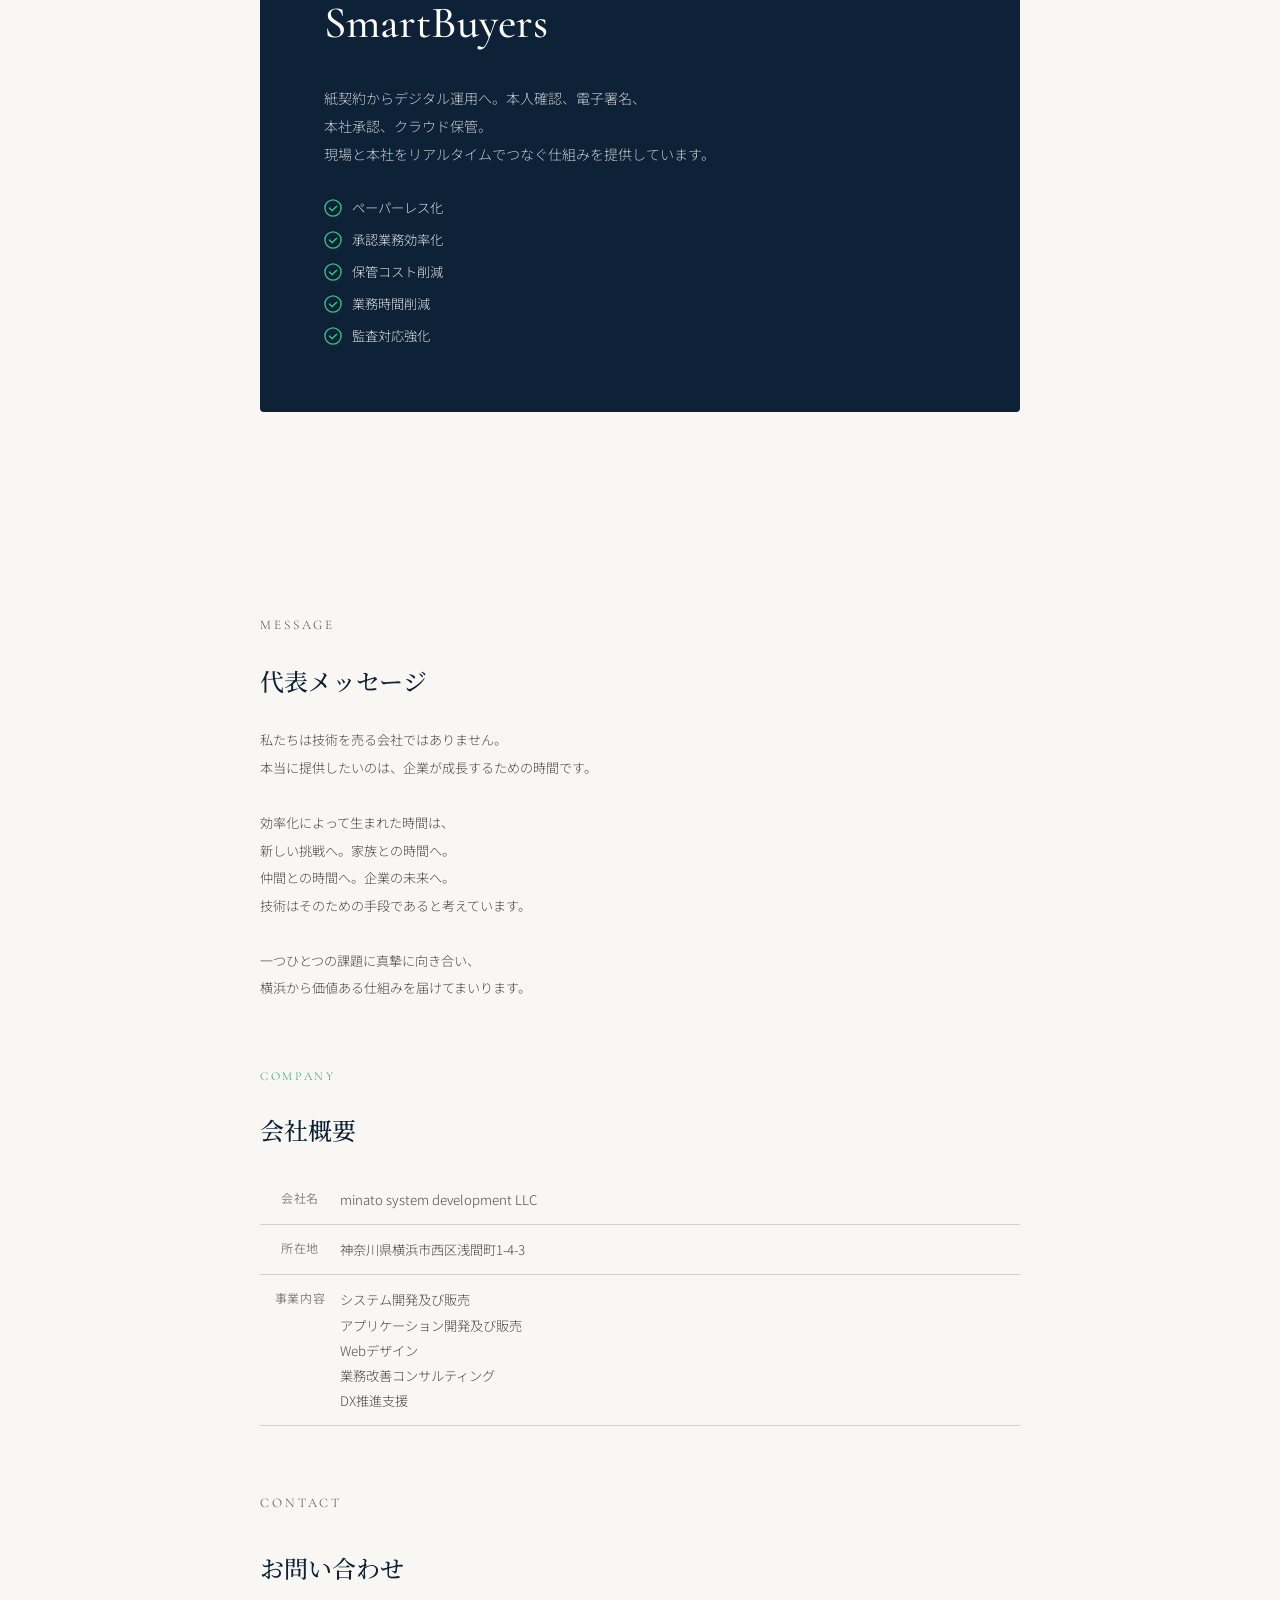
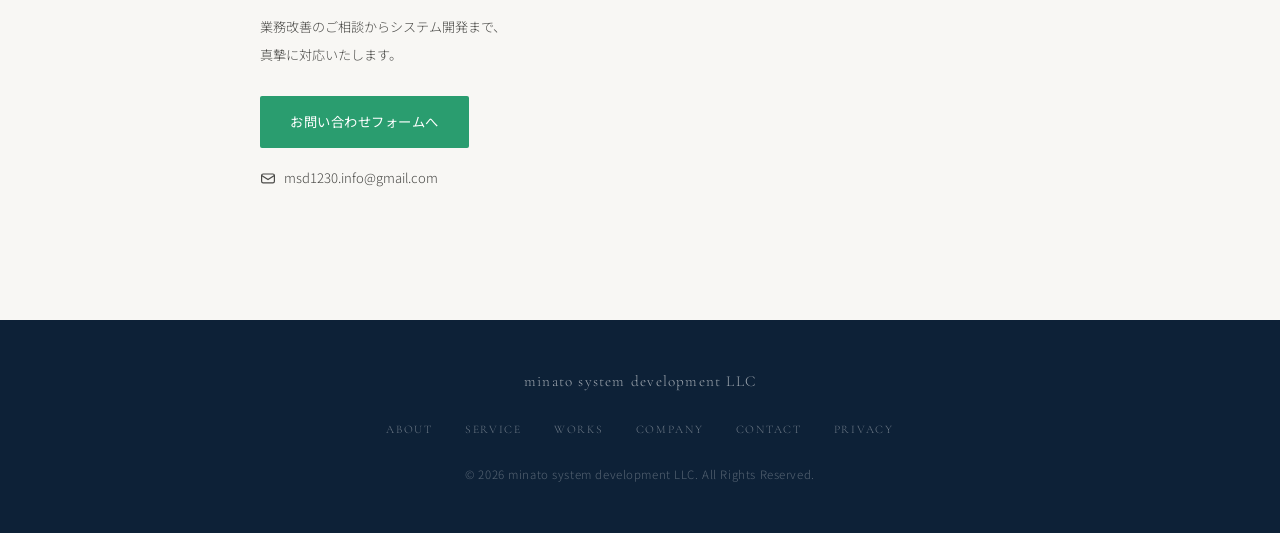
==== commit 3c051326: "Make the contact form actually send, add privacy policy, lighter images and OGP - Contact form: send" ====
--- a/index.html
+++ b/index.html
@@ -5,6 +5,16 @@
   <meta name="viewport" content="width=device-width, initial-scale=1.0">
   <title>minato system development LLC</title>
   <meta name="description" content="働く時間を、価値ある時間へ。業務改善を通じて企業の成長と働く人々の豊かな時間を創出する。">
+  <link rel="icon" href="favicon.svg" type="image/svg+xml">
+  <link rel="apple-touch-icon" href="assets/images/apple-touch-icon.png">
+  <meta property="og:type" content="website">
+  <meta property="og:site_name" content="minato system development LLC">
+  <meta property="og:title" content="minato system development LLC">
+  <meta property="og:description" content="働く時間を、価値ある時間へ。業務改善を通じて企業の成長と働く人々の豊かな時間を創出する。">
+  <meta property="og:url" content="https://mk12ttt.github.io/minato-system-development/">
+  <meta property="og:image" content="https://mk12ttt.github.io/minato-system-development/assets/images/ogp.jpg">
+  <meta property="og:locale" content="ja_JP">
+  <meta name="twitter:card" content="summary_large_image">
   <link rel="stylesheet" href="assets/css/style.css">
   <link rel="preconnect" href="https://fonts.googleapis.com">
   <link rel="preconnect" href="https://fonts.gstatic.com" crossorigin>
@@ -85,7 +95,7 @@
       <p class="sec-label">GROWTH</p>
       <h2 class="sec-heading">小さな改善が、<br>大きな成長に<br>つながる。</h2>
       <span class="sec-accent"></span>
-      <p class="sec-body">成功者とは積み重なる効率化ではありません。<br>働く人の負荷を減らし、企業の利益を高め、<br>新しい挑戦を生み出す循環をつくることで、<br>私たちは、その積み重ねを大切にしていきます。</p>
+      <p class="sec-body">成長とは、<br class="sp-br">効率化を積み重ねることだけではありません。<br>働く人の負荷を減らし、企業の利益を高め、<br>新しい挑戦を生み出す循環をつくることで、<br>私たちは、その積み重ねを大切にしていきます。</p>
       <div class="cta-row">
         <a href="#service" class="btn btn--primary">事業内容を見る　→</a>
         <a href="#contact" class="btn btn--ghost">お問い合わせ　→</a>
@@ -117,7 +127,7 @@
           </div>
           <div class="service-card__text">
           <h3>アプリ開発</h3>
-          <p>iOS / Androidアプリを企業から開発・運用まで一貫してサポートします。</p>
+          <p>iOS / Androidアプリを企画から開発・運用まで一貫してサポートします。</p>
           </div>
         </div>
         <div class="service-card">
@@ -213,6 +223,7 @@
         <a href="#works">WORKS</a>
         <a href="#company">COMPANY</a>
         <a href="#contact">CONTACT</a>
+        <a href="privacy.html">PRIVACY</a>
       </nav>
       <p class="footer__copy">&copy; 2026 minato system development LLC. All Rights Reserved.</p>
     </div>
--- a/assets/css/style.css
+++ b/assets/css/style.css
@@ -187,7 +187,7 @@
   min-height: 100svh;
   display: flex;
   align-items: center;
-  background-image: url('../images/hero-pc.png');
+  background-image: url('../images/hero-pc.jpg');
   background-size: cover;
   background-position: center top;
   scroll-margin-top: 0;
@@ -242,7 +242,7 @@
   min-height: 100svh;
   display: flex;
   align-items: center;
-  background-image: url('../images/philosophy-pc.png');
+  background-image: url('../images/philosophy-pc.jpg');
   background-size: cover;
   background-position: center;
   scroll-margin-top: var(--header-h);
@@ -278,7 +278,7 @@
   min-height: 100svh;
   display: flex;
   align-items: center;
-  background-image: url('../images/vision-pc.png');
+  background-image: url('../images/vision-pc.jpg');
   background-size: cover;
   background-position: center top;
 }
@@ -488,7 +488,7 @@
 
   /* Hero SP */
   .sec-hero {
-    background-image: url('../images/hero-sp.png');
+    background-image: url('../images/hero-sp.jpg');
     background-position: center top;
     align-items: flex-start;
     min-height: 100svh;
@@ -508,16 +508,27 @@
   .cta-row .btn { width: 100%; justify-content: center; text-align: center; padding: 16px 24px; }
 
   /* Philosophy SP */
+  /* 写真の上端がヘッダーに隠れないよう、ヘッダーの高さぶん下げて置く。
+     上にできるすき間は写真の空と同じ色で埋める */
   .sec-philosophy {
-    background-image: url('../images/philosophy-sp.png');
-    background-position: center;
+    background-color: #648ee0;
+    /* 1枚目：写真の上端の直線が目立たないよう、空の色からぼかしてつなぐ */
+    background-image:
+      linear-gradient(to bottom, #648ee0 0, #648ee0 80px, rgba(100,142,224,0) 150px),
+      url('../images/philosophy-sp.jpg');
+    background-repeat: no-repeat;
+    background-origin: content-box;
+    background-size: 100% 100%, cover;
+    background-position: 0 0, center 80px;
+    padding-top: var(--header-h);
     min-height: 100svh;
     align-items: flex-start;
   }
+  /* ヘッダーぶんは .sec-philosophy の padding-top で空けているので、ここでは足さない */
   .sec-philosophy__text {
     max-width: 100%;
-    padding: calc(var(--header-h) + 56px) 24px 64px;
-    min-height: 100svh;
+    padding: 56px 24px 64px;
+    min-height: calc(100svh - var(--header-h));
   }
   .sec-philosophy__text .cta-row { margin-top: auto; padding-top: 48px; }
   /* 左からの白ぼかしだと塔の左半分が消えるため、スマホは上から下へ薄くする */
@@ -539,7 +550,7 @@
   /* Vision SP */
   /* スマホ用の縦長写真は富士山が左端で切れるため、横長写真の山頂を中央に合わせる */
   .sec-vision {
-    background-image: url('../images/vision-pc.png');
+    background-image: url('../images/vision-pc.jpg');
     background-position: 11% center;
     min-height: 100svh;
   }
@@ -551,7 +562,7 @@
 
   /* Growth SP */
   .sec-growth {
-    background-image: url('../images/growth-sp.png');
+    background-image: url('../images/growth-sp.jpg');
     background-position: center;
     min-height: 100svh;
     align-items: flex-start;
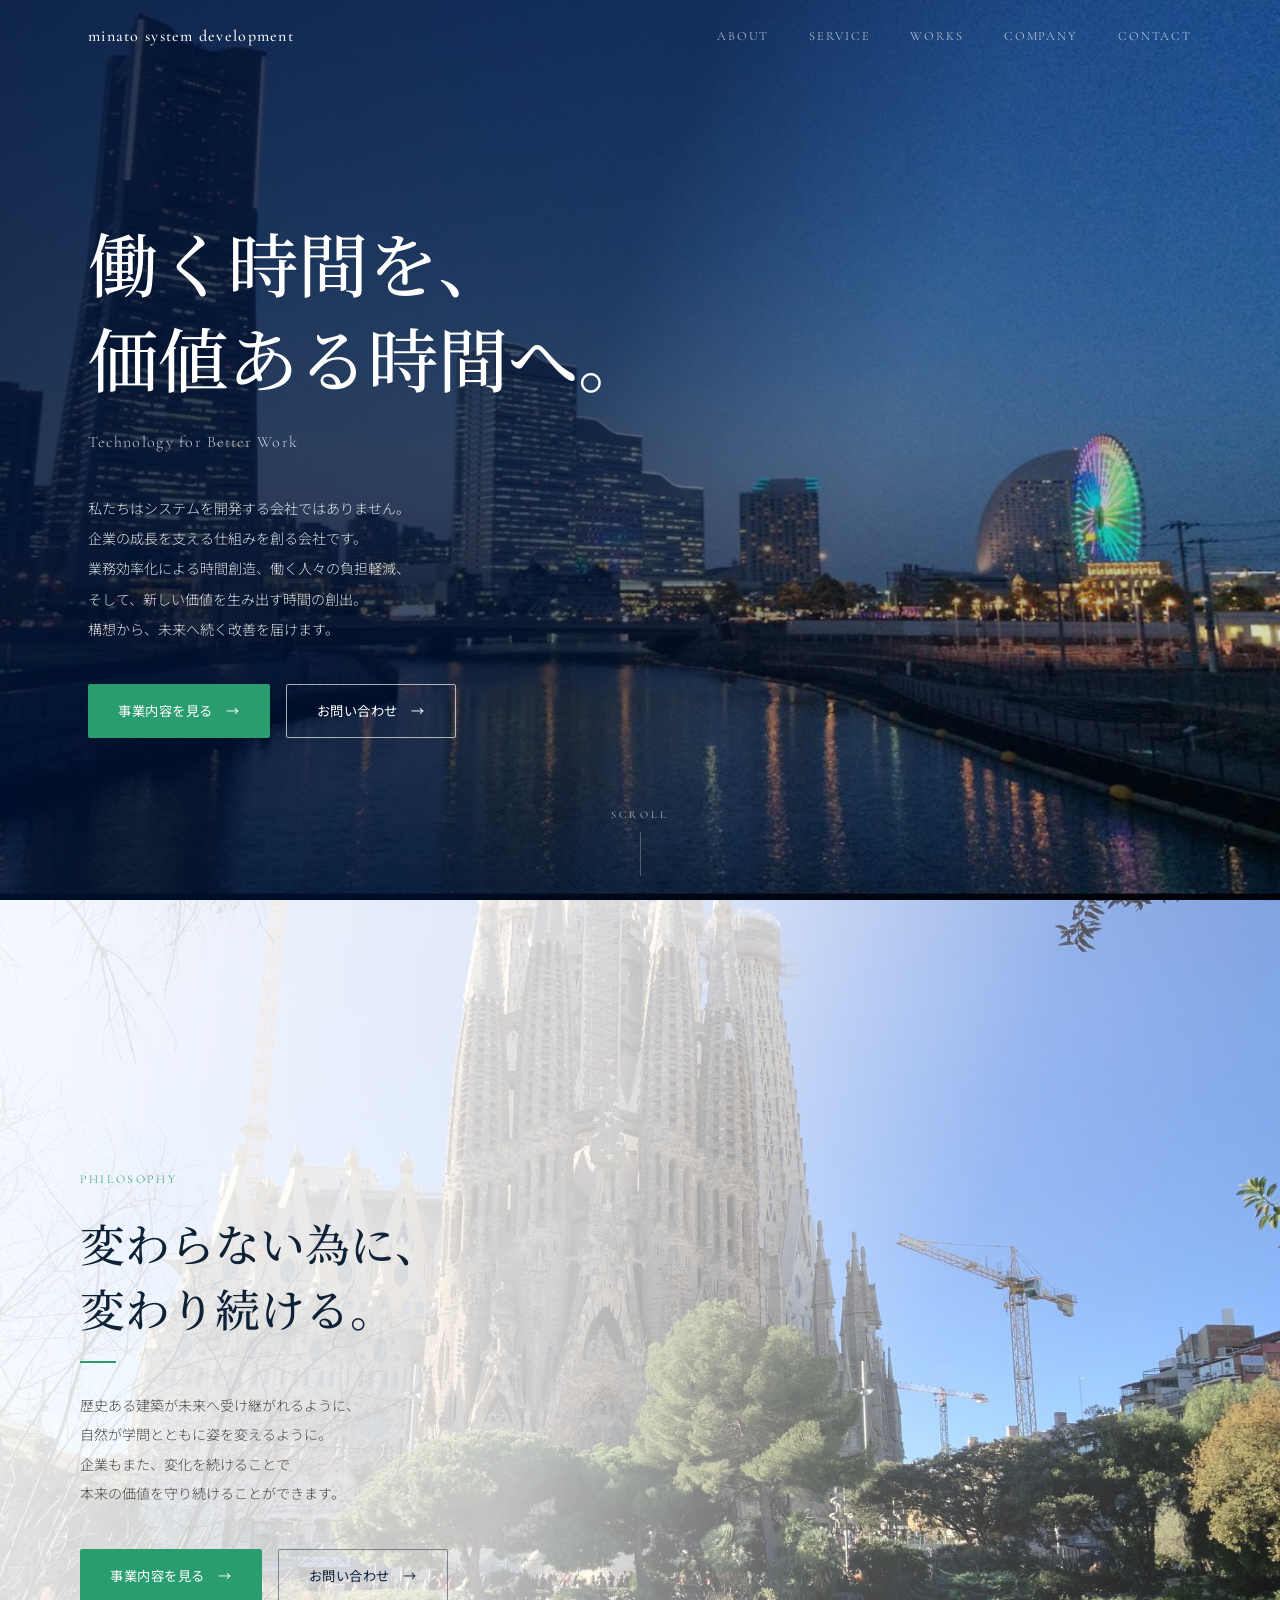
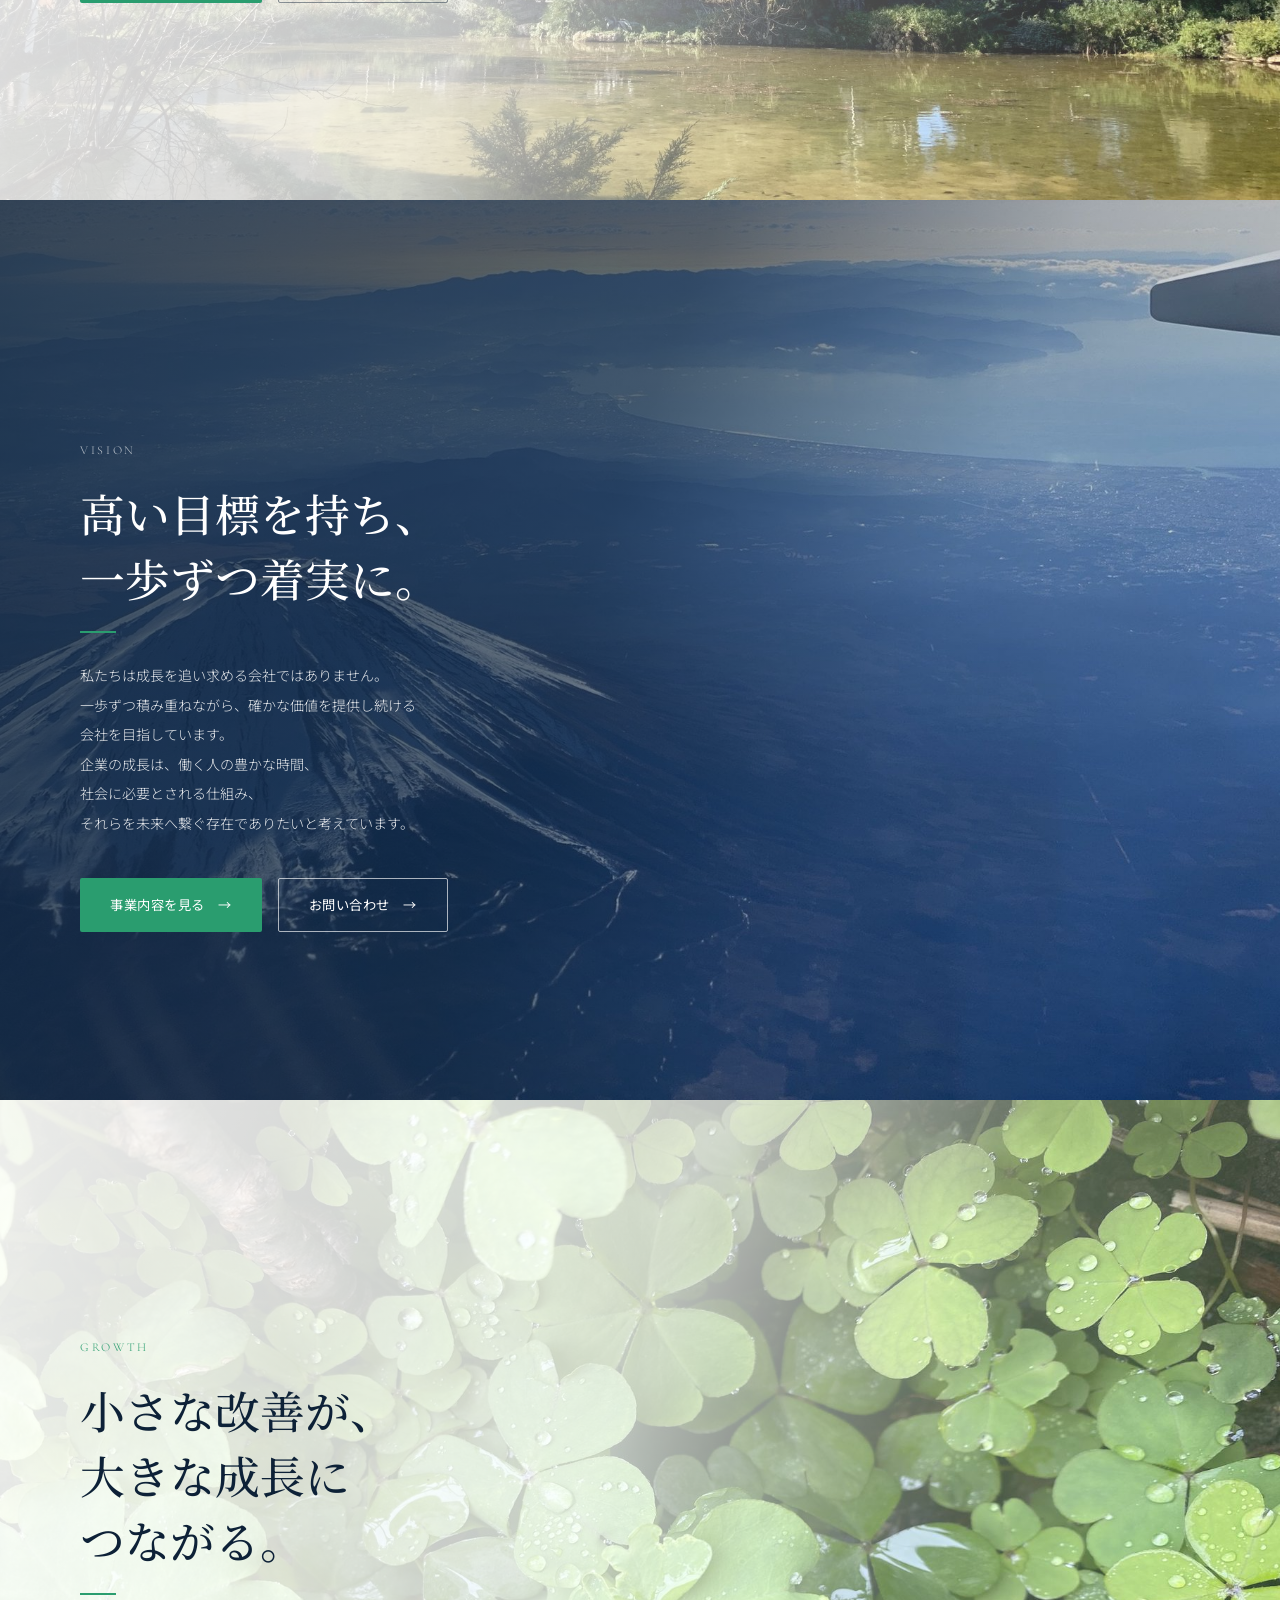
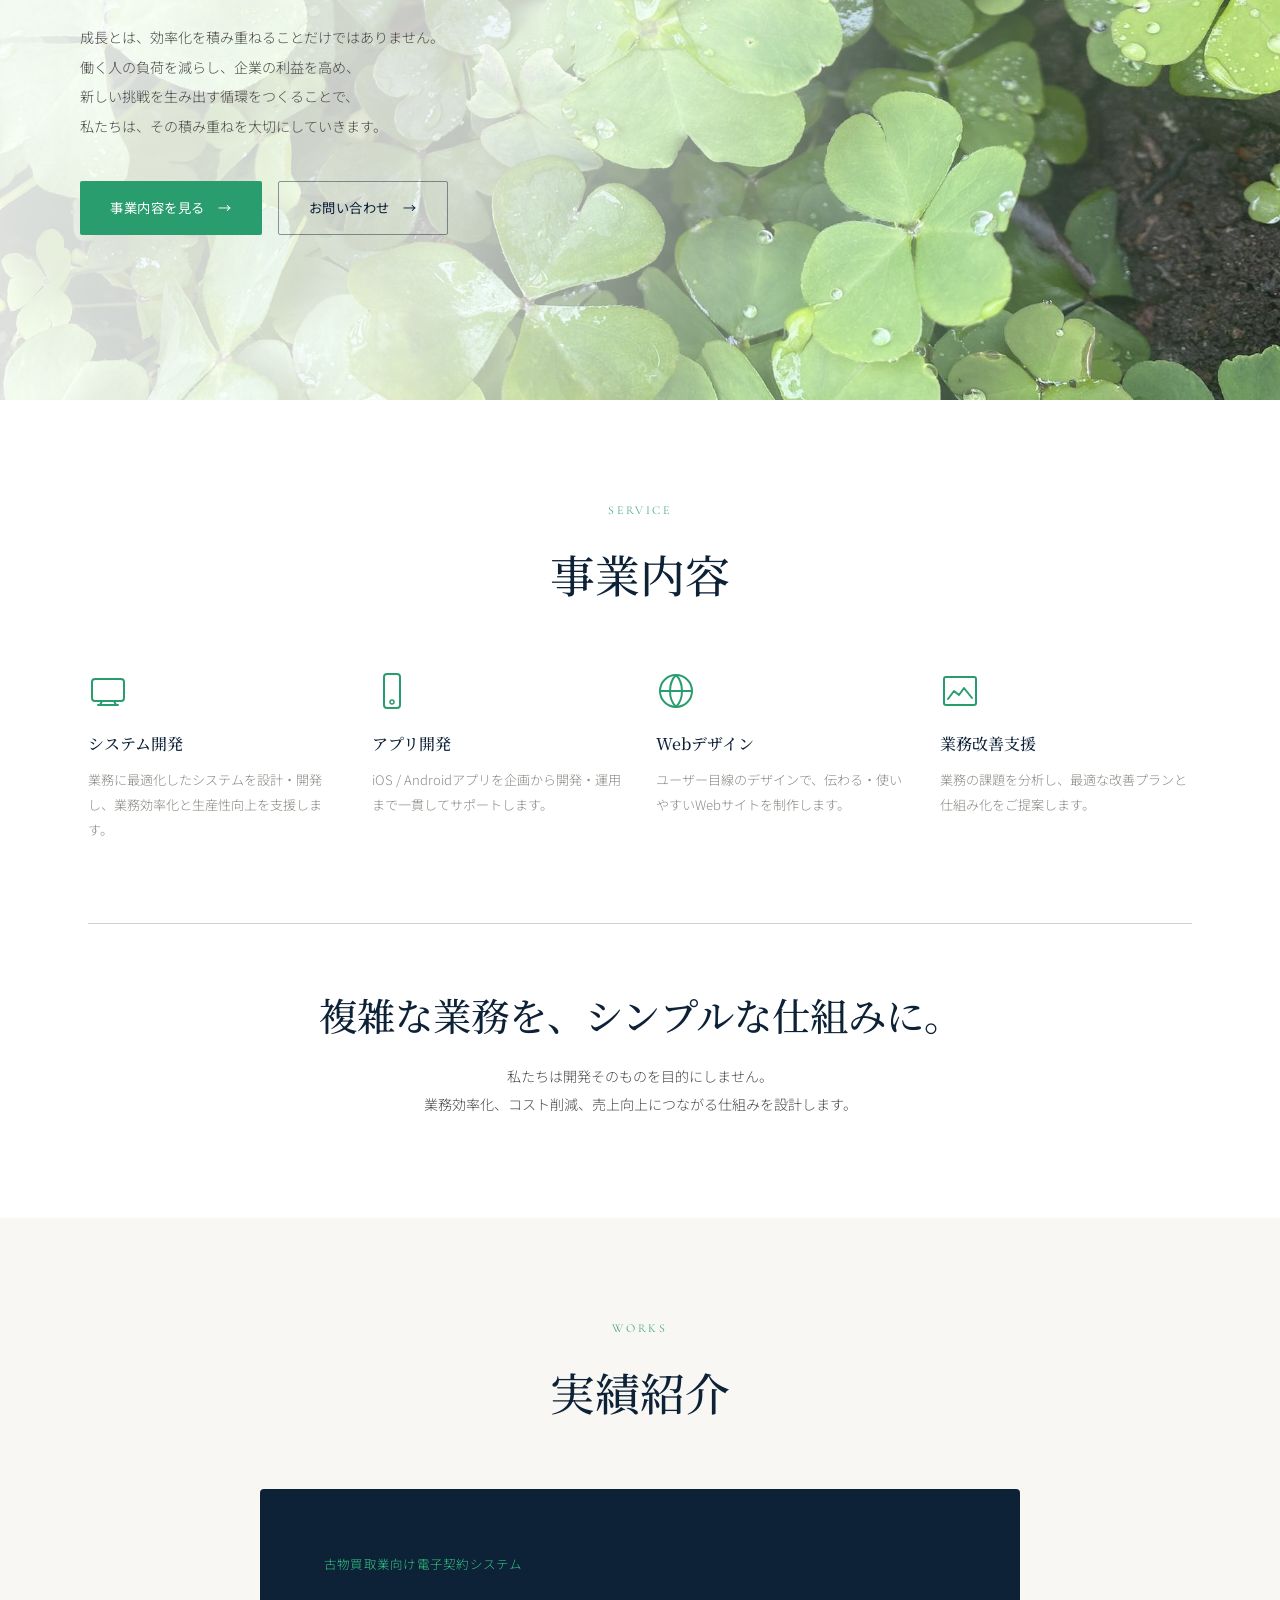
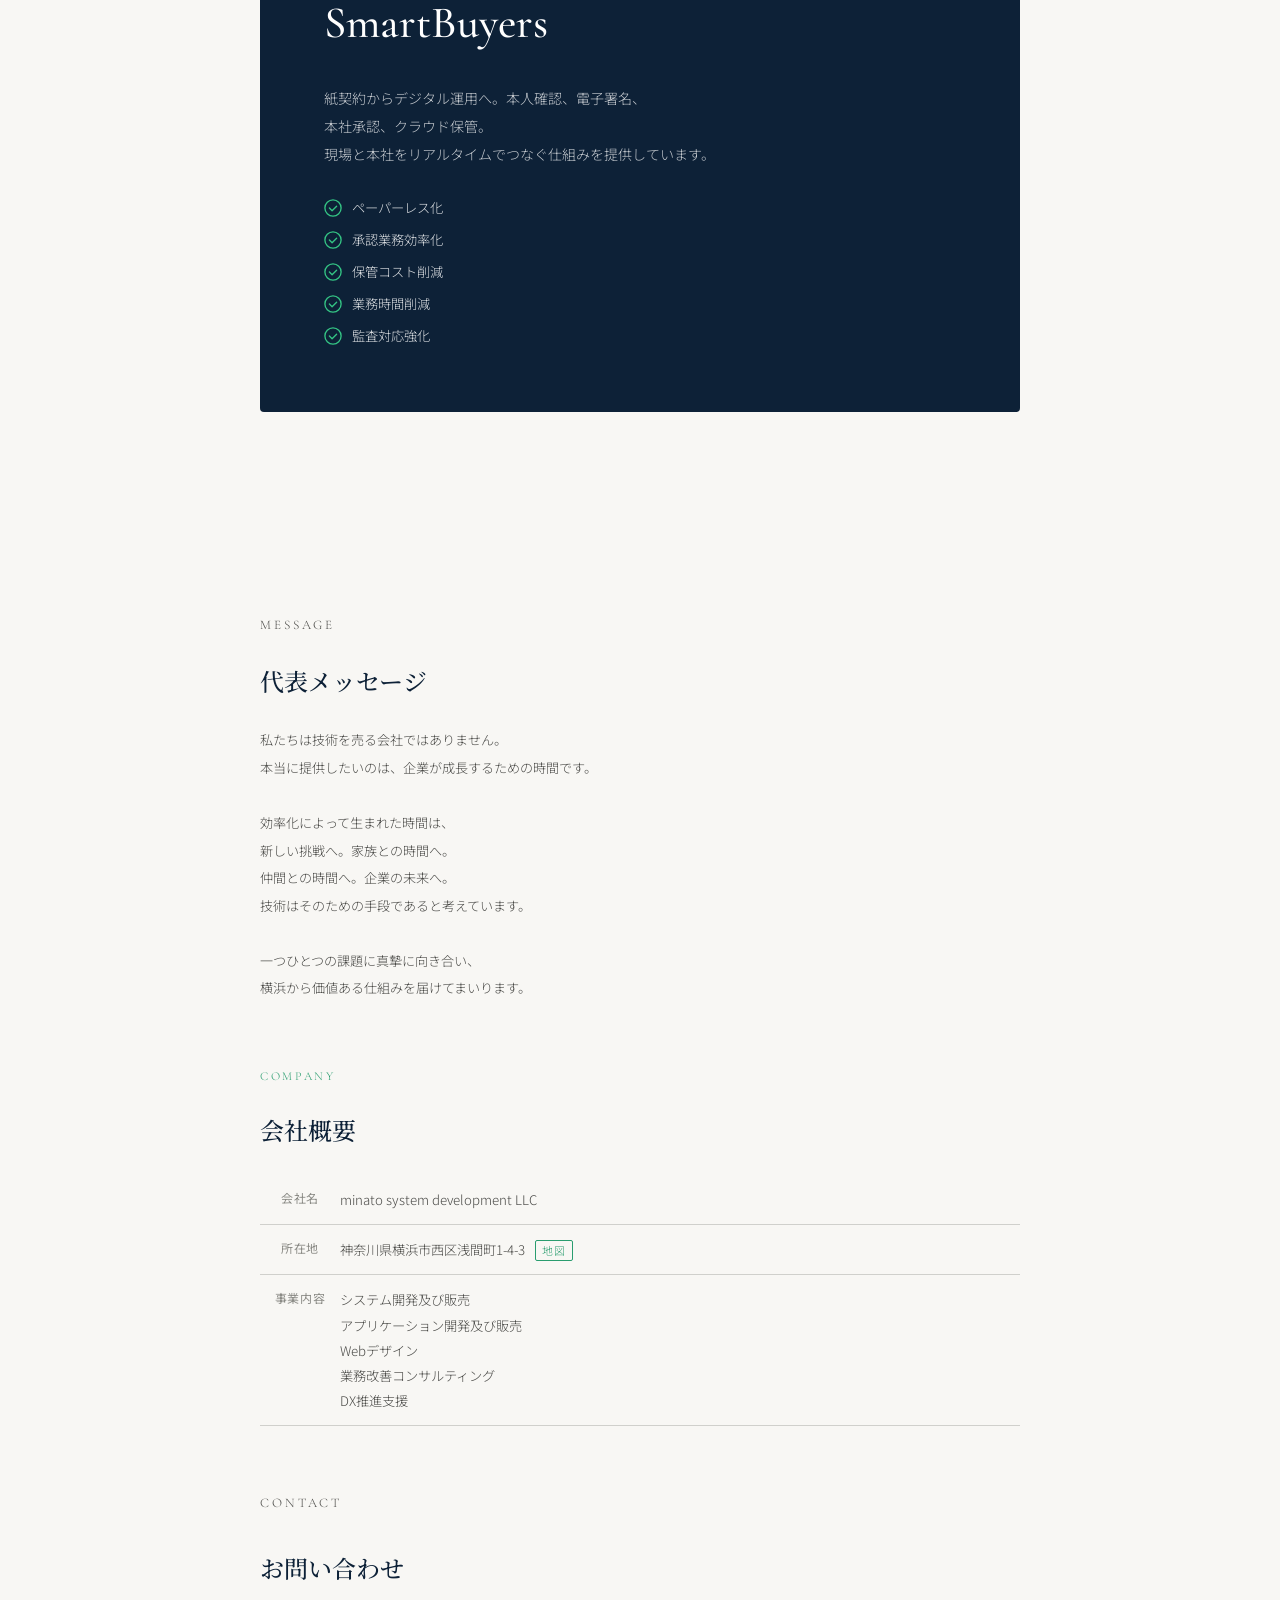
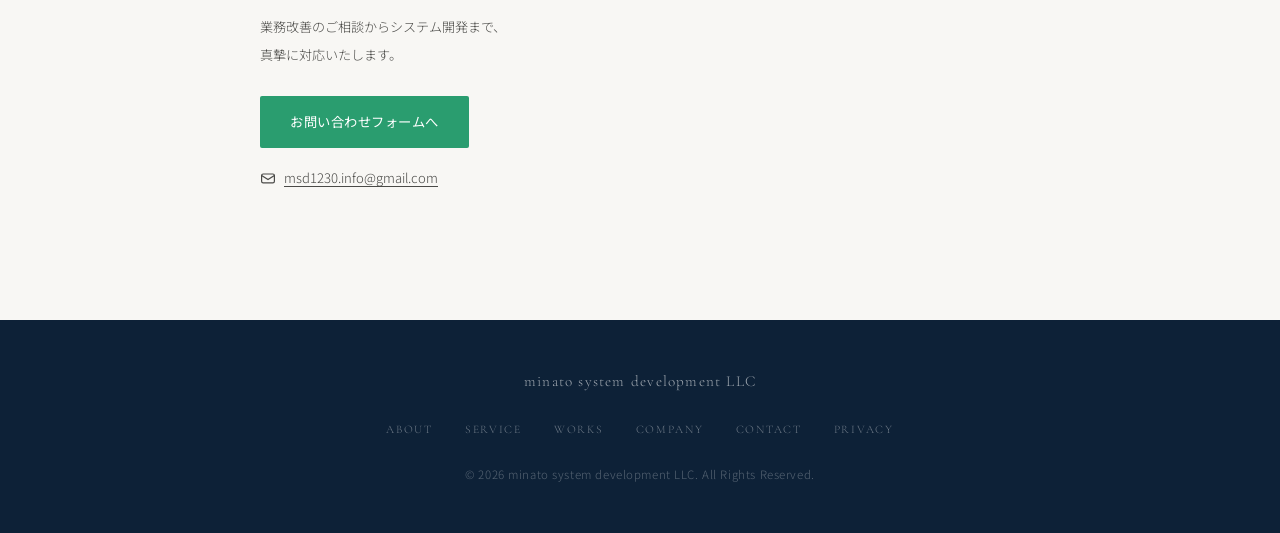
==== commit 40824c43: "Interactions and motion: reveal on scroll, hero intro, back-to-top, form UX Fixes - Company/Contact " ====
--- a/index.html
+++ b/index.html
@@ -15,7 +15,7 @@
   <meta property="og:image" content="https://mk12ttt.github.io/minato-system-development/assets/images/ogp.jpg">
   <meta property="og:locale" content="ja_JP">
   <meta name="twitter:card" content="summary_large_image">
-  <link rel="stylesheet" href="assets/css/style.css">
+  <link rel="stylesheet" href="assets/css/style.css?v=20261011">
   <link rel="preconnect" href="https://fonts.googleapis.com">
   <link rel="preconnect" href="https://fonts.gstatic.com" crossorigin>
   <link href="https://fonts.googleapis.com/css2?family=Noto+Serif+JP:wght@400;500;600&family=Noto+Sans+JP:wght@300;400;500&family=Cormorant+Garamond:ital,wght@0,400;0,500;1,400&display=swap" rel="stylesheet">
@@ -26,7 +26,7 @@
   <header class="header" id="header">
     <div class="header__inner">
       <a href="#top" class="header__logo">minato system development</a>
-      <button class="header__hamburger" id="hamburger" aria-label="メニュー">
+      <button class="header__hamburger" id="hamburger" aria-label="メニュー" aria-expanded="false" aria-controls="nav">
         <span></span><span></span><span></span>
       </button>
       <nav class="header__nav" id="nav">
@@ -55,10 +55,11 @@
         <a href="#contact" class="btn btn--outline">お問い合わせ　→</a>
       </div>
     </div>
+    <a href="#about" class="scroll-cue" aria-label="下へスクロール">SCROLL<span></span></a>
   </section>
 
   <!-- PHILOSOPHY -->
-  <section id="about" class="sec-philosophy">
+  <section id="about" class="sec-philosophy" data-nav="about">
     <div class="sec-philosophy__overlay"></div>
     <div class="sec-philosophy__text">
       <p class="sec-label">PHILOSOPHY</p>
@@ -74,7 +75,7 @@
   </section>
 
   <!-- VISION -->
-  <section class="sec-vision">
+  <section class="sec-vision" data-nav="about">
     <div class="sec-vision__overlay"></div>
     <div class="sec-vision__content">
       <p class="sec-label sec-label--light">VISION</p>
@@ -89,7 +90,7 @@
   </section>
 
   <!-- GROWTH -->
-  <section class="sec-growth">
+  <section class="sec-growth" data-nav="about">
     <div class="sec-growth__overlay"></div>
     <div class="sec-growth__text">
       <p class="sec-label">GROWTH</p>
@@ -105,7 +106,7 @@
   </section>
 
   <!-- SERVICE -->
-  <section id="service" class="sec-service">
+  <section id="service" class="sec-service" data-nav="service">
     <div class="container">
       <div class="sec-service__header">
         <p class="sec-label">SERVICE</p>
@@ -157,7 +158,7 @@
   </section>
 
   <!-- WORKS -->
-  <section class="works" id="works">
+  <section class="works" id="works" data-nav="works">
     <div class="container">
       <div class="section-header">
         <p class="sec-label">WORKS</p>
@@ -185,28 +186,28 @@
   <section class="bottom-section">
     <div class="container">
       <div class="bottom-section__grid">
-        <div class="message">
+        <div class="message" data-nav="none">
           <p class="sec-label">MESSAGE</p>
           <h2>代表メッセージ</h2>
           <p>私たちは技術を売る会社ではありません。<br>本当に提供したいのは、<br class="sp-br">企業が成長するための時間です。<br><br>効率化によって生まれた時間は、<br>新しい挑戦へ。家族との時間へ。<br>仲間との時間へ。企業の未来へ。<br>技術はそのための手段であると考えています。<br><br>一つひとつの課題に真摯に向き合い、<br>横浜から価値ある仕組みを届けてまいります。</p>
         </div>
-        <div class="company" id="company">
+        <div class="company" id="company" data-nav="company">
           <p class="sec-label">COMPANY</p>
           <h2>会社概要</h2>
           <table class="company__table">
             <tr><th>会社名</th><td>minato system development LLC</td></tr>
-            <tr><th>所在地</th><td>神奈川県横浜市西区浅間町1-4-3</td></tr>
+            <tr><th>所在地</th><td><a href="https://www.google.com/maps/search/?api=1&query=%E7%A5%9E%E5%A5%88%E5%B7%9D%E7%9C%8C%E6%A8%AA%E6%B5%9C%E5%B8%82%E8%A5%BF%E5%8C%BA%E6%B5%85%E9%96%93%E7%94%BA1-4-3" class="map-link" target="_blank" rel="noopener">神奈川県横浜市西区浅間町1-4-3<span class="map-link__label">地図</span></a></td></tr>
             <tr><th>事業内容</th><td>システム開発及び販売<br>アプリケーション開発及び販売<br>Webデザイン<br>業務改善コンサルティング<br>DX推進支援</td></tr>
           </table>
         </div>
-        <div class="contact" id="contact">
+        <div class="contact" id="contact" data-nav="contact">
           <p class="sec-label">CONTACT</p>
           <h2>お問い合わせ</h2>
           <p>業務改善のご相談からシステム開発まで、<br>真摯に対応いたします。</p>
           <a href="contact.html" class="btn btn--primary">お問い合わせフォームへ</a>
           <p class="contact__email">
             <svg viewBox="0 0 20 20" fill="none"><rect x="2" y="5" width="16" height="11" rx="2" stroke="currentColor" stroke-width="1.5"/><path d="M2 7l8 5 8-5" stroke="currentColor" stroke-width="1.5" stroke-linecap="round"/></svg>
-            msd1230.info@gmail.com
+            <a href="mailto:msd1230.info@gmail.com">msd1230.info@gmail.com</a>
           </p>
         </div>
       </div>
@@ -229,6 +230,6 @@
     </div>
   </footer>
 
-  <script src="assets/js/main.js"></script>
+  <script src="assets/js/main.js?v=20261011"></script>
 </body>
 </html>
--- a/assets/css/style.css
+++ b/assets/css/style.css
@@ -99,11 +99,16 @@
   white-space: nowrap;
 }
 .btn--primary { background: var(--emerald); color: var(--white); }
-.btn--primary:hover { background: var(--emerald-light); transform: translateY(-2px); box-shadow: 0 8px 24px rgba(42,157,111,0.35); }
 .btn--outline { background: transparent; color: var(--white); border: 1px solid rgba(255,255,255,0.65); }
-.btn--outline:hover { background: rgba(255,255,255,0.1); border-color: var(--white); }
 .btn--ghost { background: transparent; color: var(--navy); border: 1px solid rgba(13,33,55,0.45); }
-.btn--ghost:hover { background: rgba(13,33,55,0.05); border-color: var(--navy); }
+/* マウスのある端末だけ。スマホでは押したあとも浮いたまま残ってしまうため */
+@media (hover: hover) {
+  .btn--primary:hover { background: var(--emerald-light); transform: translateY(-2px); box-shadow: 0 8px 24px rgba(42,157,111,0.35); }
+  .btn--outline:hover { background: rgba(255,255,255,0.1); border-color: var(--white); }
+  .btn--ghost:hover { background: rgba(13,33,55,0.05); border-color: var(--navy); }
+}
+/* 押した瞬間の手応え（スマホ含む） */
+.btn:active { transform: translateY(1px); }
 
 /* ===========================
    HEADER
@@ -487,9 +492,17 @@
   .header__hamburger.active { opacity: 0; pointer-events: none; }
 
   /* Hero SP */
+  /* みなとみらいと分かるよう、横長写真の観覧車とホテルの側を使う。
+     文字やボタンに隠れないよう 200px 下げてボタンの下に出し、
+     上にできるすき間は写真の空の色からぼかしてつなぐ */
   .sec-hero {
-    background-image: url('../images/hero-sp.jpg');
-    background-position: center top;
+    background-color: #3c74c0;
+    background-image:
+      linear-gradient(to bottom, #3c74c0 0, #3c74c0 190px, rgba(60,116,192,0) 260px),
+      url('../images/hero-pc.jpg');
+    background-repeat: no-repeat;
+    background-size: 100% 100%, cover;
+    background-position: 0 0, 84% 200px;
     align-items: flex-start;
     min-height: 100svh;
   }
@@ -593,3 +606,140 @@
   .works__card { grid-template-columns: 1fr; padding: 40px 28px; gap: 40px; }
   .footer__nav { flex-wrap: wrap; justify-content: center; gap: 20px; }
 }
+
+/* ===========================
+   INTERACTIONS & MOTION（2026-10-11 追加）
+=========================== */
+/* メニューから飛んだとき、見出しが固定ヘッダーの裏に隠れないようにする */
+.works, .message, .company, .contact { scroll-margin-top: calc(var(--header-h) + 40px); }
+
+/* キーボード操作のときだけ、いまどこにいるかを枠で示す */
+a:focus-visible, button:focus-visible, select:focus-visible {
+  outline: 2px solid var(--emerald-light);
+  outline-offset: 3px;
+}
+
+/* メールアドレス・住所のリンク */
+.contact__email a { color: inherit; text-decoration: underline; text-underline-offset: 3px; }
+.map-link { color: inherit; display: inline-flex; flex-wrap: wrap; align-items: baseline; gap: 2px 10px; }
+.map-link__label {
+  font-size: 0.68rem;
+  letter-spacing: 0.08em;
+  color: var(--emerald);
+  border: 1px solid currentColor;
+  border-radius: 2px;
+  padding: 0 6px;
+  line-height: 1.7;
+}
+@media (hover: hover) {
+  .map-link:hover { color: var(--emerald); }
+}
+
+/* PC のメニュー：いま見ている場所に下線 */
+.header__nav a { position: relative; }
+.header__nav a::after {
+  content: '';
+  position: absolute;
+  left: 0; right: 0; bottom: -6px;
+  height: 1px;
+  background: var(--emerald-light);
+  transform: scaleX(0);
+  transition: transform 0.4s var(--ease);
+}
+.header__nav a.is-current { color: var(--white); }
+.header__nav a.is-current::after { transform: scaleX(1); }
+
+/* ページの先頭に戻るボタン */
+.to-top {
+  position: fixed;
+  right: 20px;
+  bottom: calc(20px + env(safe-area-inset-bottom));
+  z-index: 90;
+  width: 44px;
+  height: 44px;
+  border-radius: 50%;
+  border: 1px solid rgba(255,255,255,0.25);
+  background: rgba(13,33,55,0.88);
+  color: var(--white);
+  display: flex;
+  align-items: center;
+  justify-content: center;
+  cursor: pointer;
+  box-shadow: 0 6px 20px rgba(13,33,55,0.25);
+  opacity: 0;
+  transform: translateY(12px);
+  pointer-events: none;
+  transition: opacity 0.35s var(--ease), transform 0.35s var(--ease);
+}
+.to-top svg { width: 18px; height: 18px; }
+.to-top.visible { opacity: 1; transform: none; pointer-events: auto; }
+@media (hover: hover) {
+  .to-top:hover { background: var(--emerald); }
+}
+
+/* トップ画面の「SCROLL」案内 */
+.scroll-cue {
+  position: absolute;
+  left: 0; right: 0;
+  margin: 0 auto;
+  width: max-content;
+  bottom: 24px;
+  z-index: 2;
+  display: flex;
+  flex-direction: column;
+  align-items: center;
+  gap: 8px;
+  font-family: var(--font-serif);
+  font-size: 0.66rem;
+  letter-spacing: 0.3em;
+  color: rgba(255,255,255,0.75);
+}
+.scroll-cue span {
+  position: relative;
+  width: 1px;
+  height: 44px;
+  background: rgba(255,255,255,0.25);
+  overflow: hidden;
+}
+.scroll-cue span::after {
+  content: '';
+  position: absolute;
+  left: 0; top: 0;
+  width: 1px;
+  height: 100%;
+  background: var(--white);
+  animation: scrollCue 2.2s var(--ease) infinite;
+}
+@keyframes scrollCue {
+  0%   { transform: translateY(-100%); }
+  60%  { transform: translateY(100%); }
+  100% { transform: translateY(100%); }
+}
+
+/* トップの見出しを、開いた瞬間に順に浮かび上がらせる */
+@keyframes riseIn {
+  from { opacity: 0; transform: translateY(18px); }
+  to   { opacity: 1; transform: none; }
+}
+.sec-hero__heading { animation: riseIn 1.1s var(--ease) 0.15s both; }
+.sec-hero__sub     { animation: riseIn 1.1s var(--ease) 0.45s both; }
+.sec-hero__body    { animation: riseIn 1.1s var(--ease) 0.65s both; }
+.sec-hero .cta-row { animation: riseIn 1.1s var(--ease) 0.85s both; }
+.scroll-cue        { animation: riseIn 1.1s var(--ease) 1.2s both; }
+
+/* スクロールで現れる（main.js が .reveal を付ける。JS が無ければ最初から見える） */
+.reveal {
+  opacity: 0;
+  transform: translateY(24px);
+  transition: opacity 0.9s var(--ease), transform 0.9s var(--ease);
+  transition-delay: var(--reveal-delay, 0ms);
+}
+.reveal.is-visible { opacity: 1; transform: none; }
+
+/* 「視差効果を減らす」設定の人には動きを出さない */
+@media (prefers-reduced-motion: reduce) {
+  html { scroll-behavior: auto; }
+  .sec-hero__heading, .sec-hero__sub, .sec-hero__body, .sec-hero .cta-row, .scroll-cue { animation: none; }
+  .scroll-cue span::after { animation: none; }
+  .reveal { opacity: 1; transform: none; transition: none; }
+}
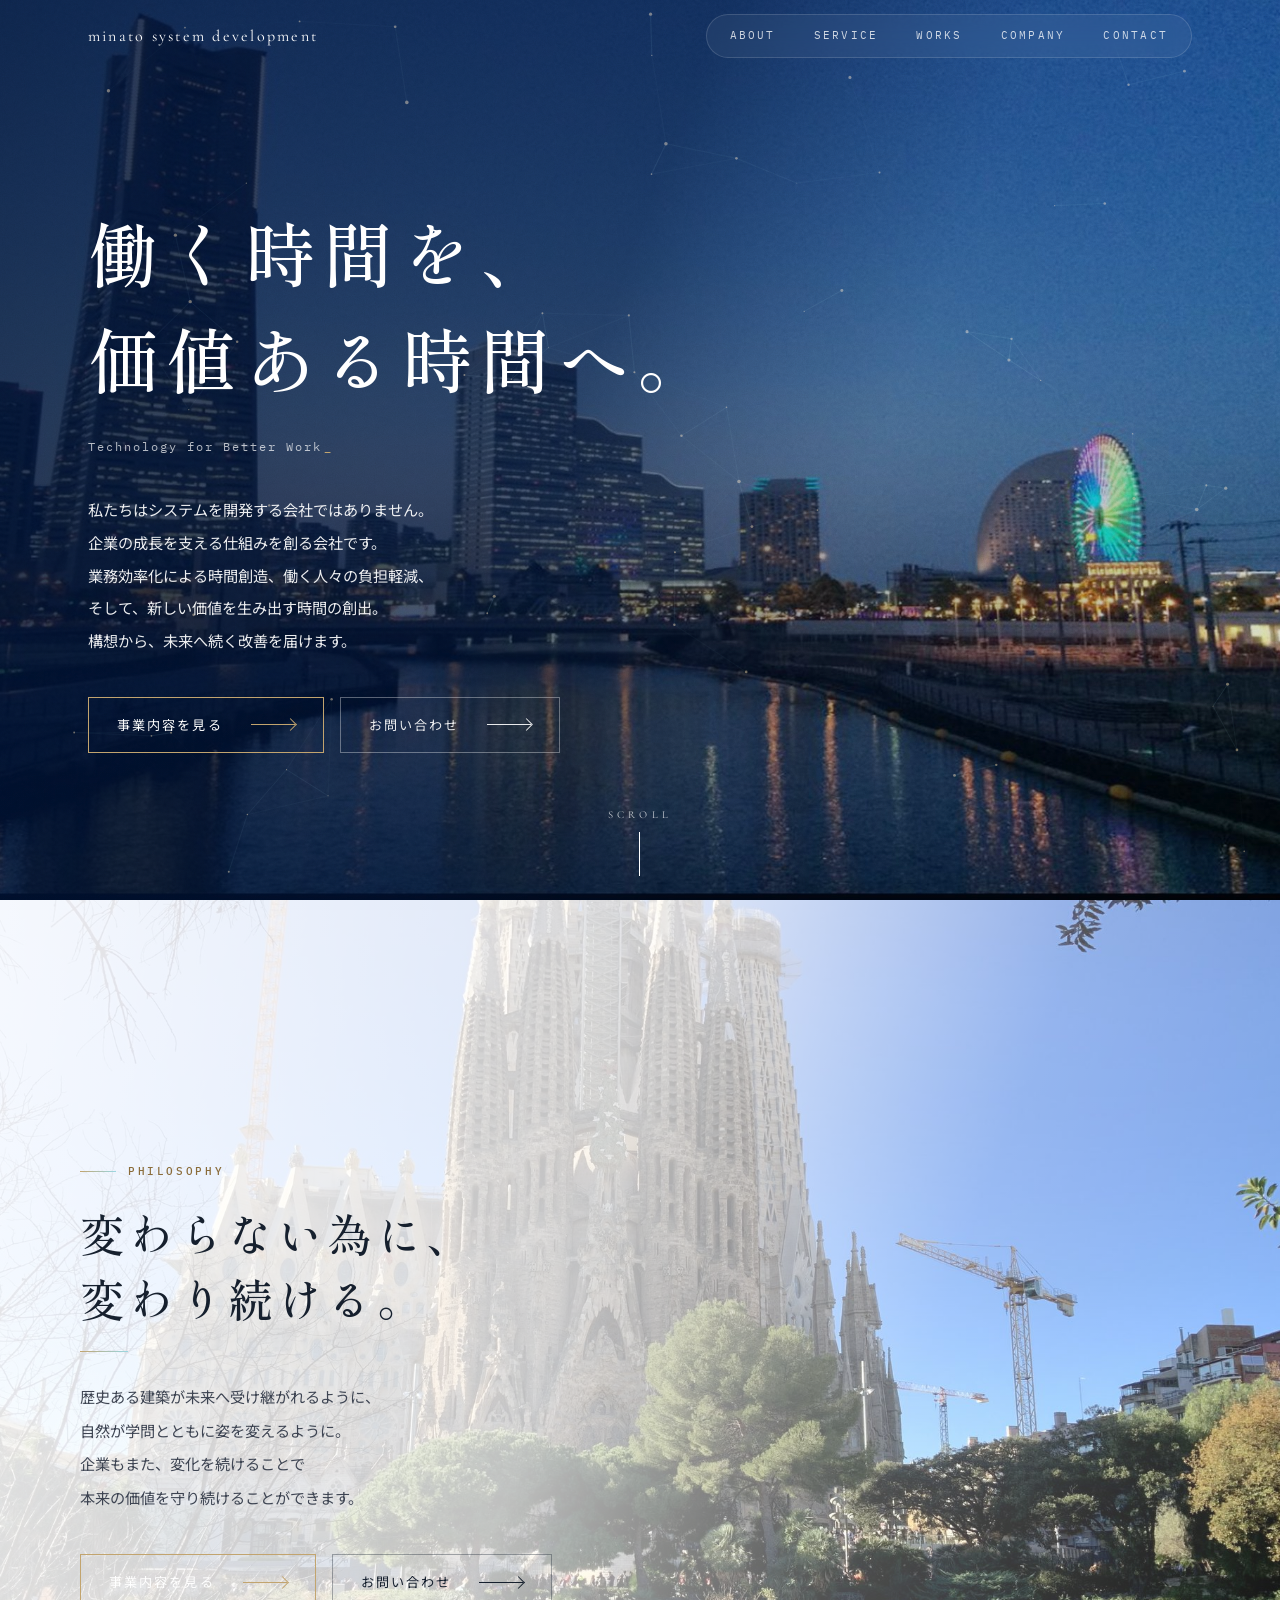
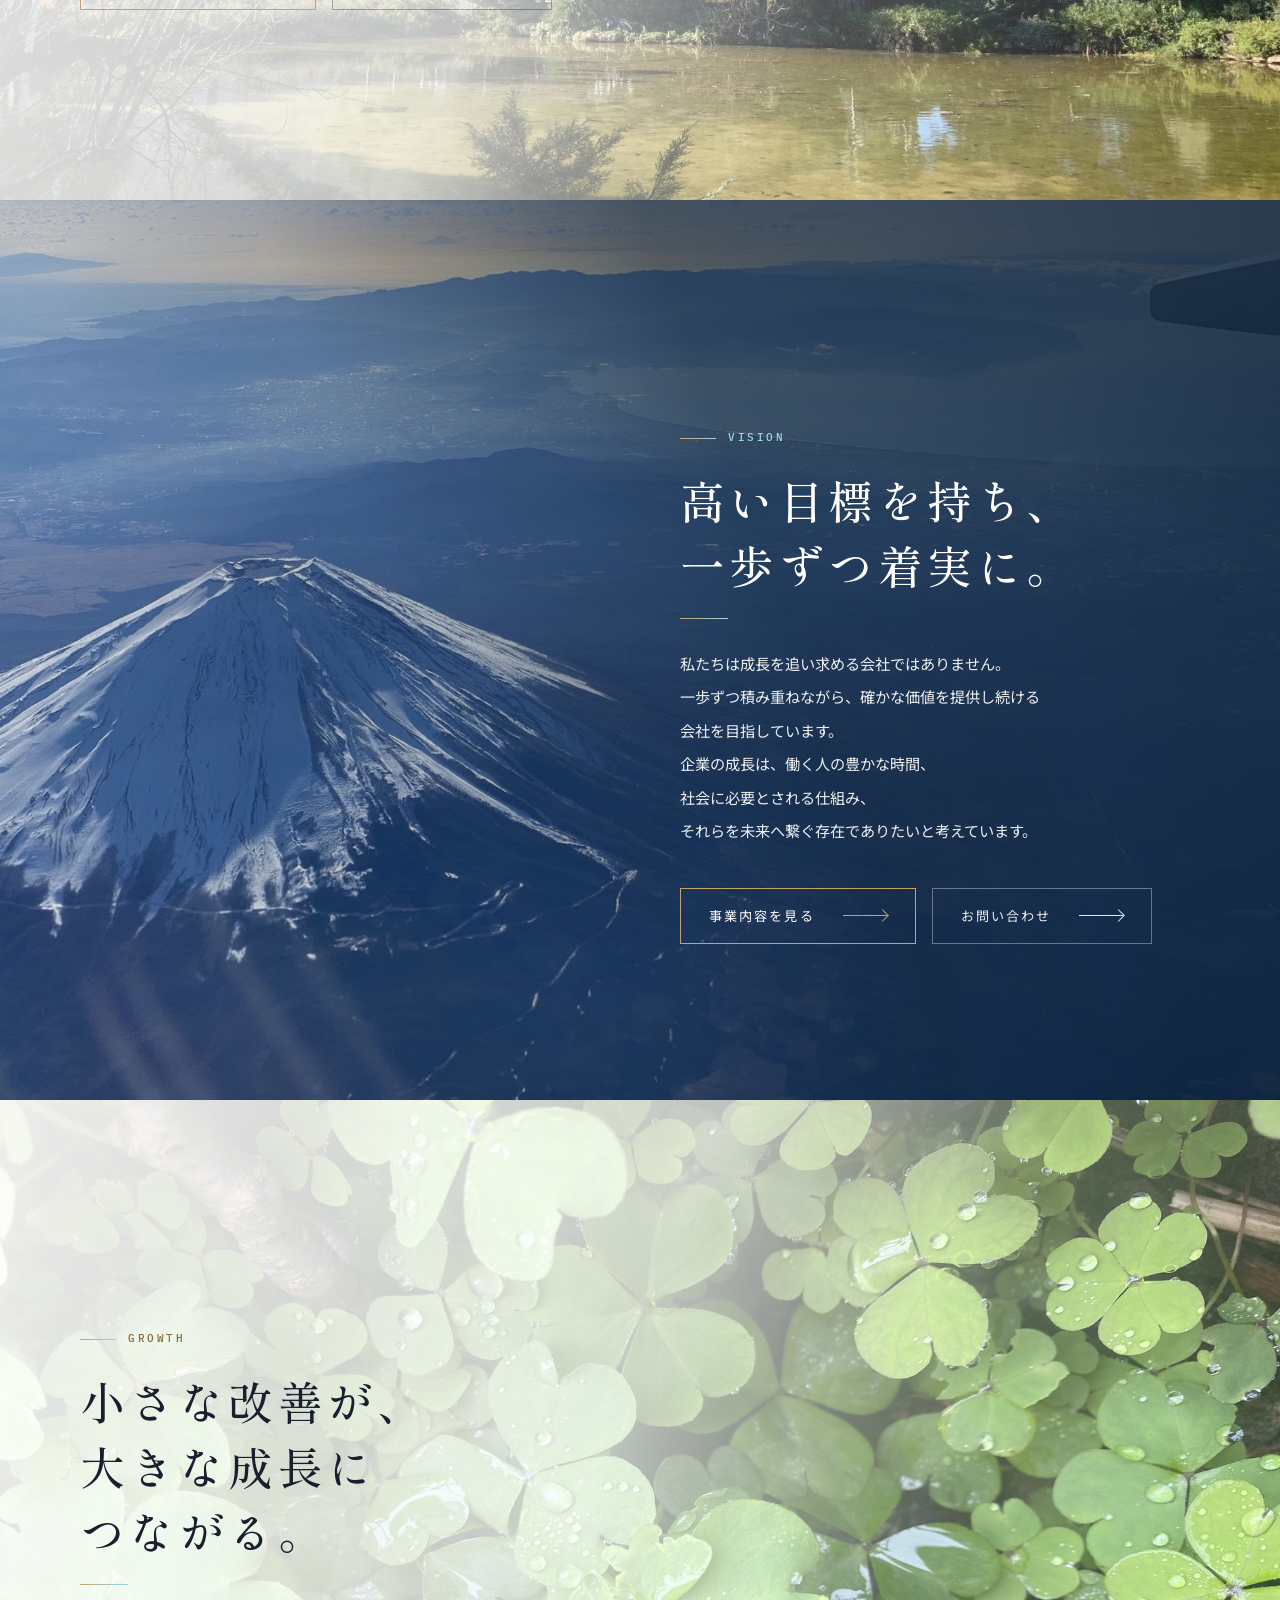
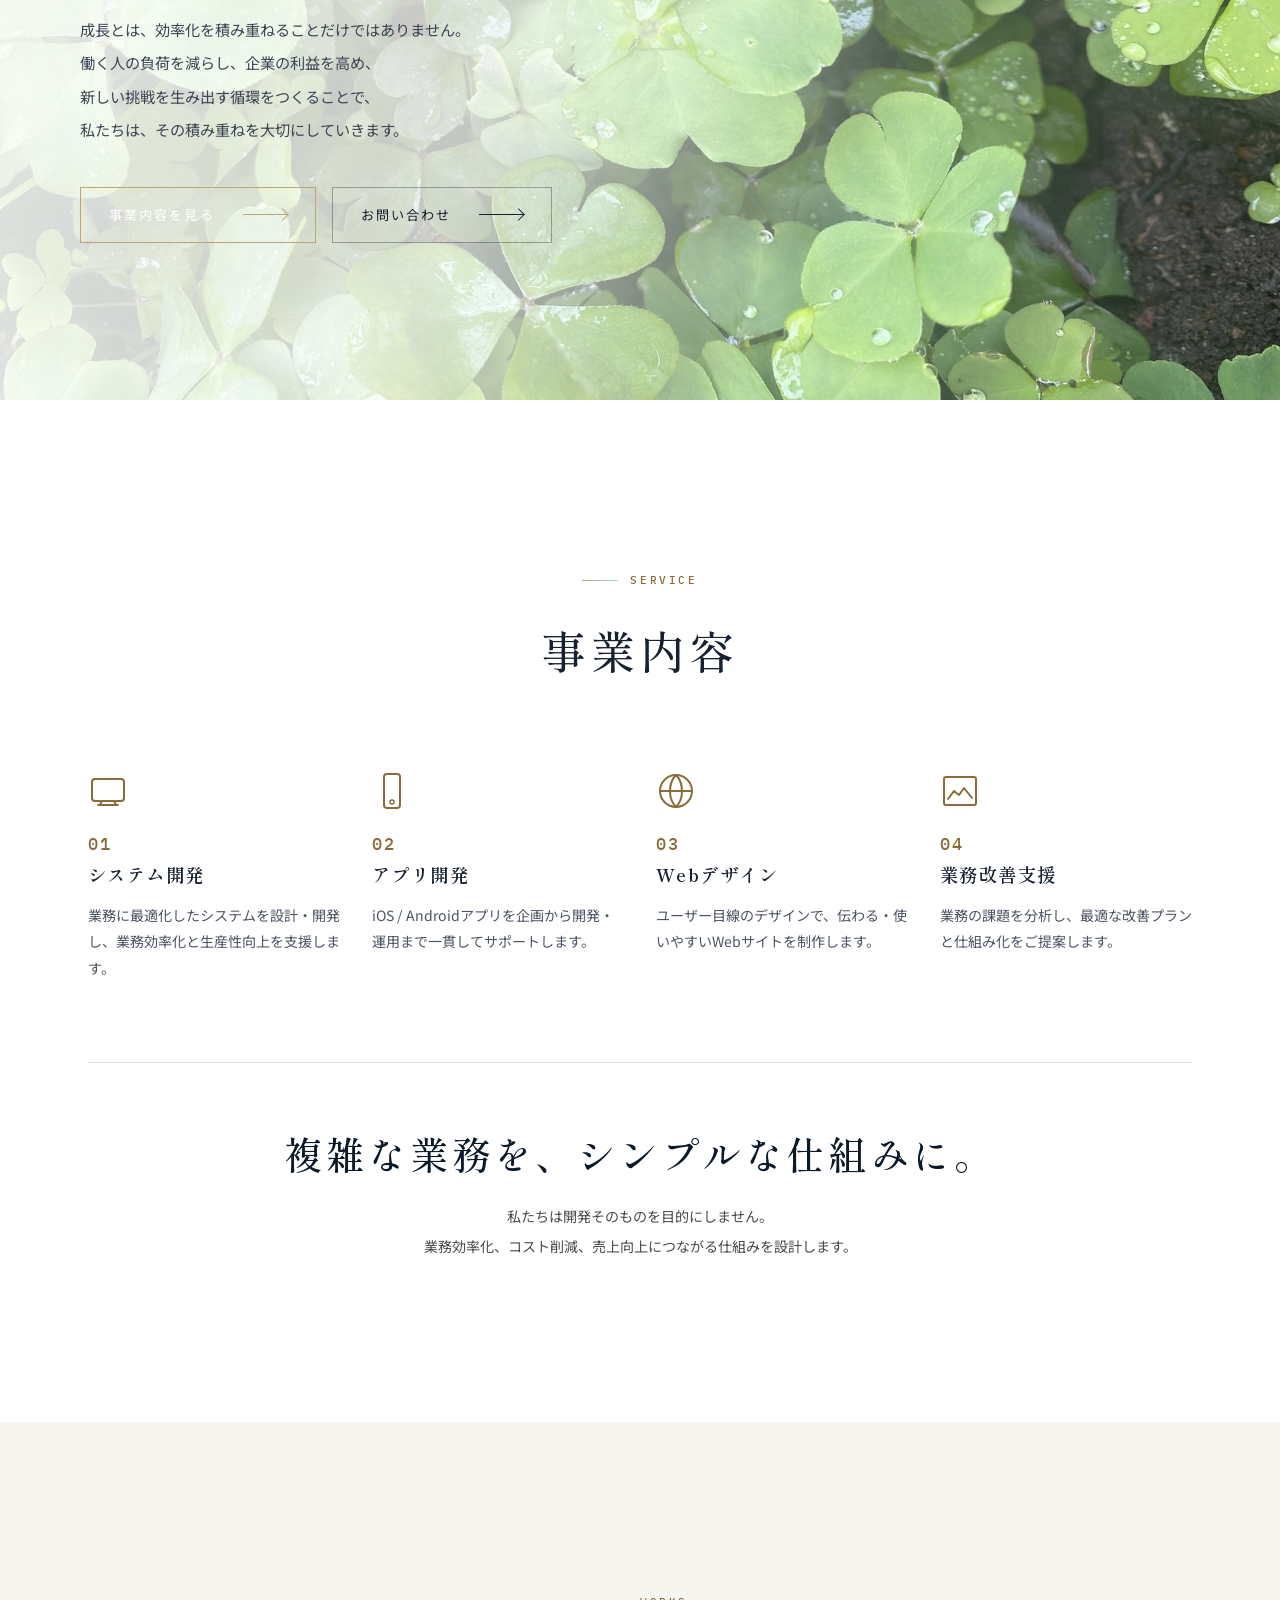
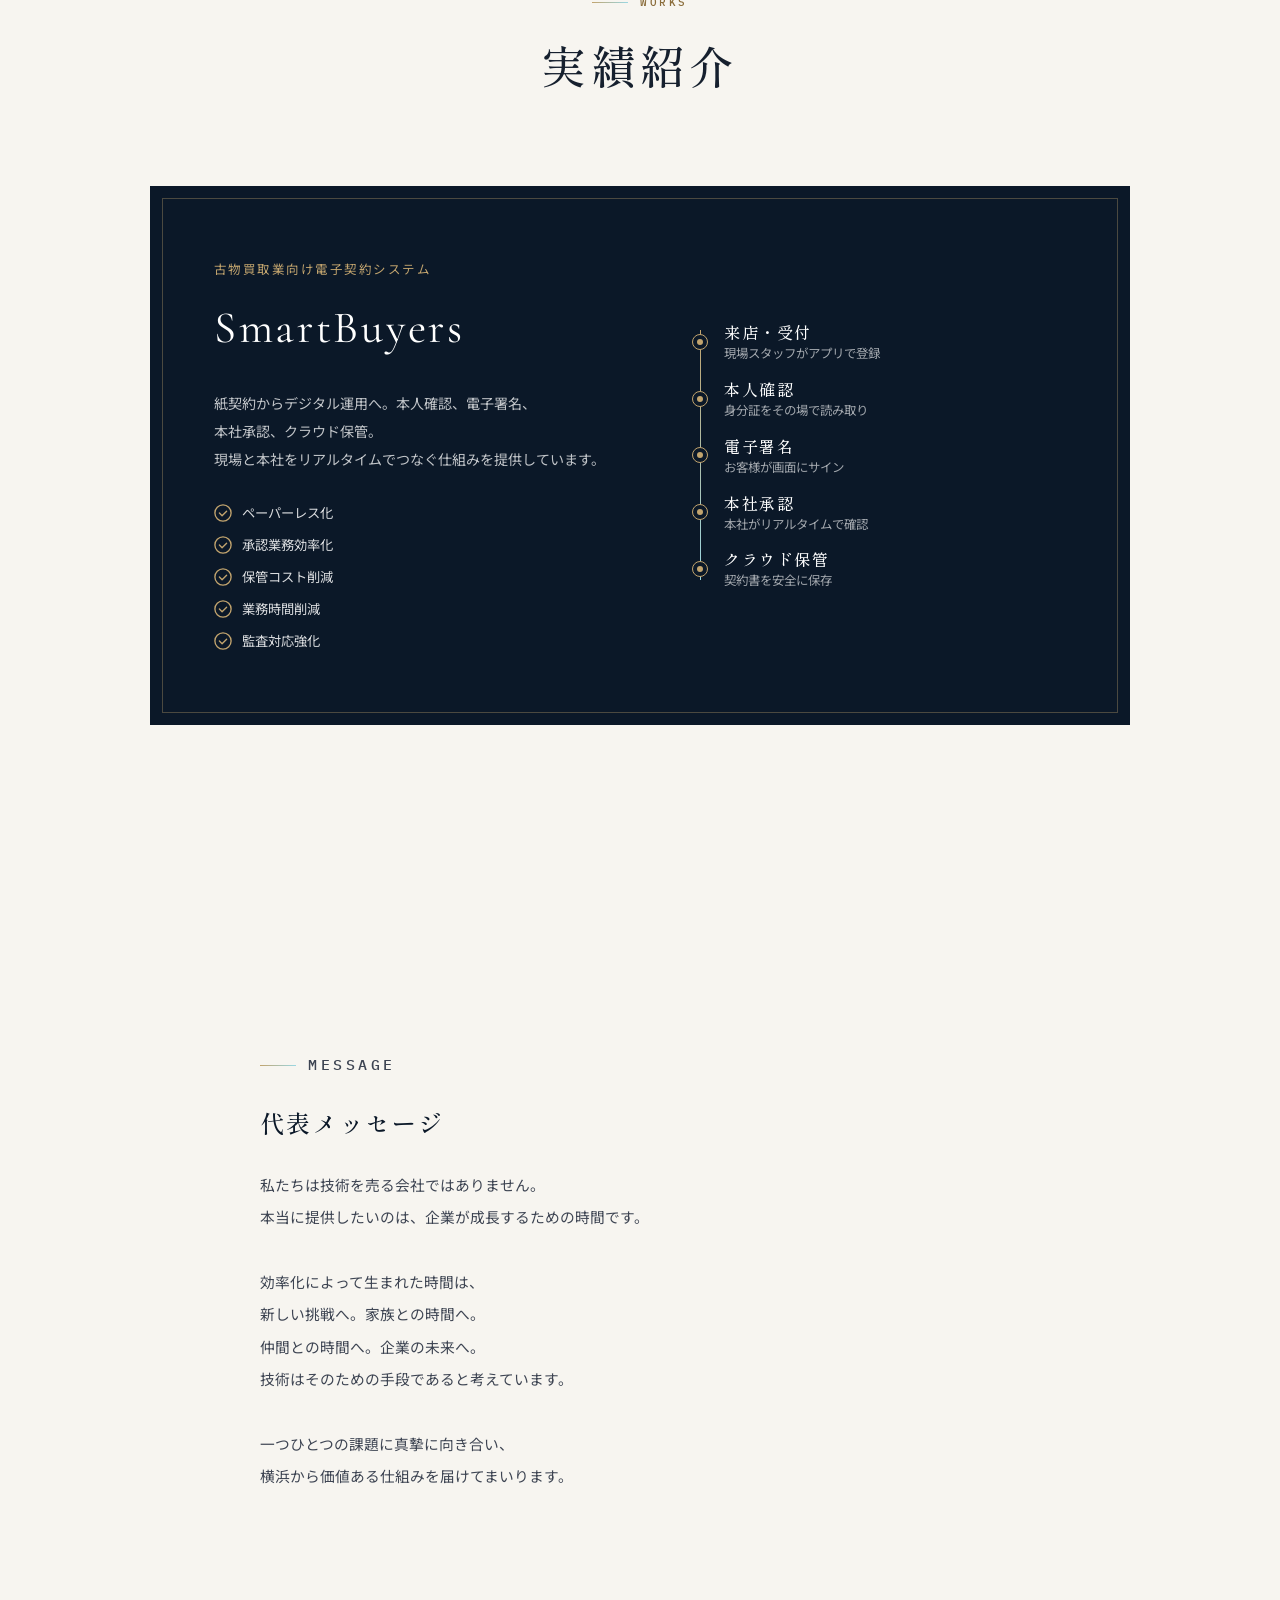
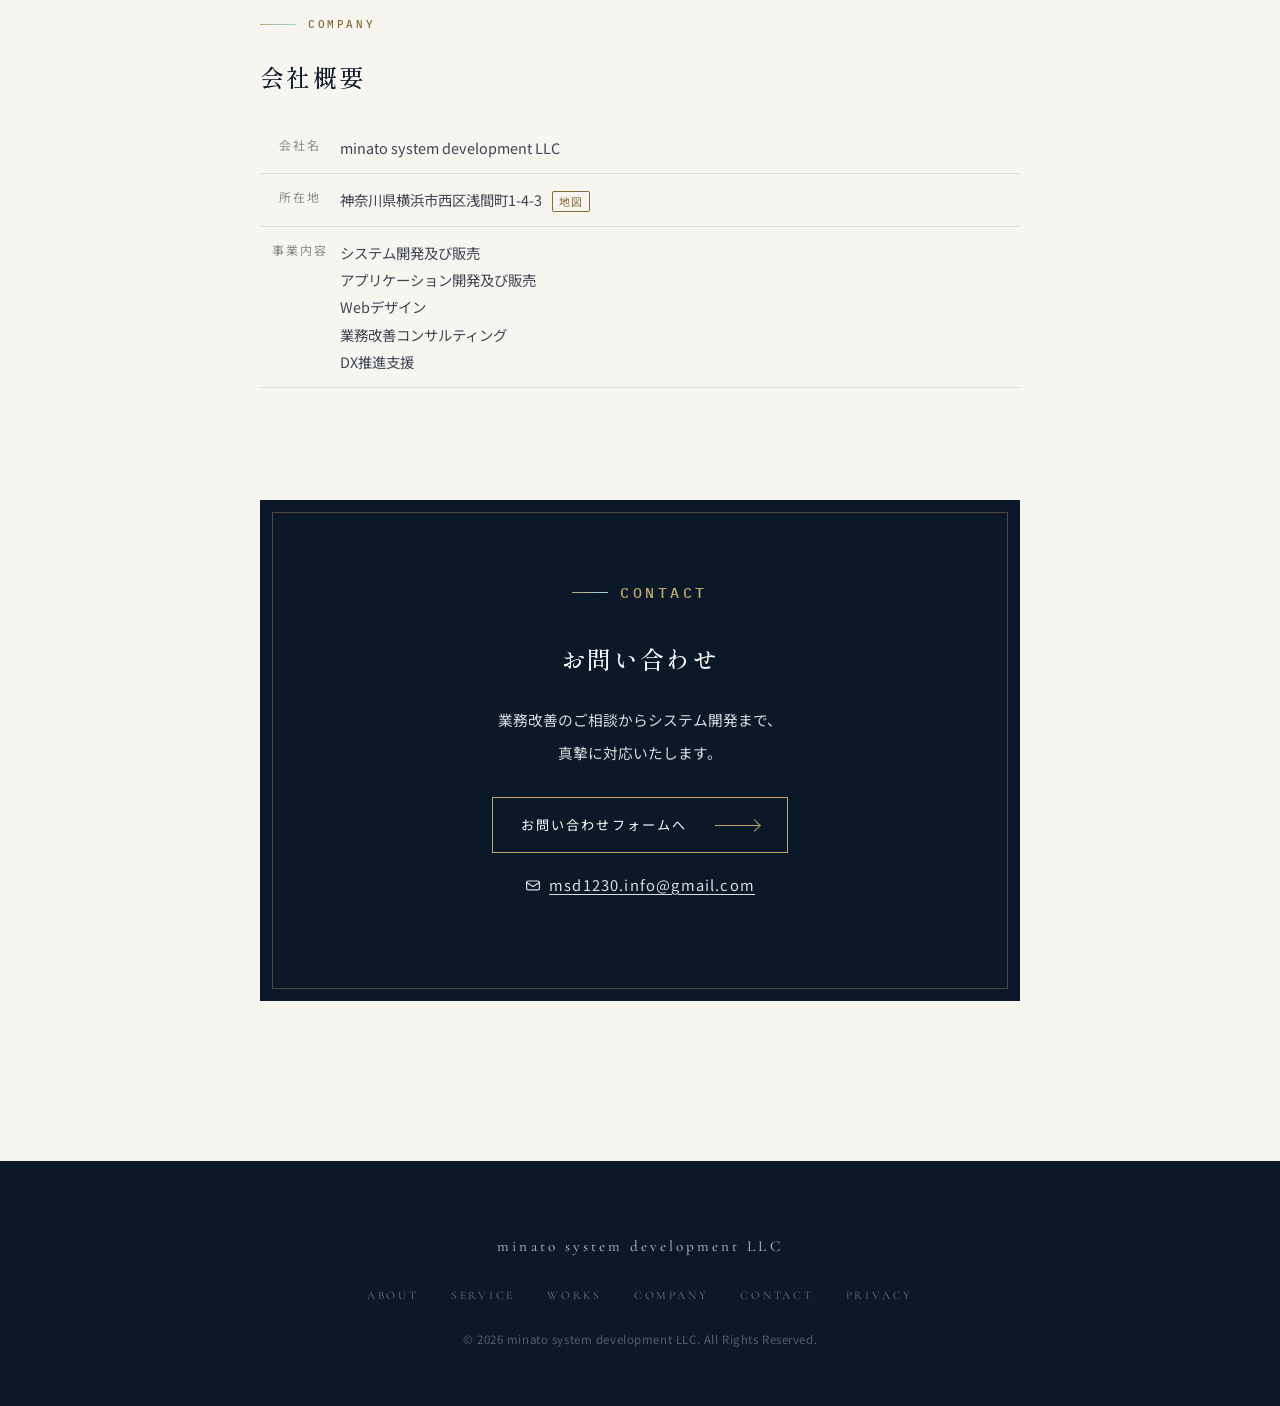
==== commit cc280ee0: "Apply prototype 4 to the live site (navy x gold, new menu, tech accents) - index.html now matches /p" ====
--- a/index.html
+++ b/index.html
@@ -15,29 +15,60 @@
   <meta property="og:image" content="https://mk12ttt.github.io/minato-system-development/assets/images/ogp.jpg">
   <meta property="og:locale" content="ja_JP">
   <meta name="twitter:card" content="summary_large_image">
-  <link rel="stylesheet" href="assets/css/style.css?v=20261011">
+  <link rel="stylesheet" href="assets/css/style.css?v=20261011b">
+  <link rel="stylesheet" href="assets/css/theme.css?v=20261011b">
   <link rel="preconnect" href="https://fonts.googleapis.com">
   <link rel="preconnect" href="https://fonts.gstatic.com" crossorigin>
-  <link href="https://fonts.googleapis.com/css2?family=Noto+Serif+JP:wght@400;500;600&family=Noto+Sans+JP:wght@300;400;500&family=Cormorant+Garamond:ital,wght@0,400;0,500;1,400&display=swap" rel="stylesheet">
+  <link href="https://fonts.googleapis.com/css2?family=Noto+Serif+JP:wght@400;500;600&family=Noto+Sans+JP:wght@300;400;500&family=Cormorant+Garamond:ital,wght@0,400;0,500;1,400&family=Shippori+Mincho:wght@500;600&family=IBM+Plex+Mono:wght@400;500&display=swap" rel="stylesheet">
 </head>
 <body>
+
+  <div class="scroll-progress" id="scrollProgress" aria-hidden="true"></div>
 
   <!-- HEADER -->
   <header class="header" id="header">
     <div class="header__inner">
       <a href="#top" class="header__logo">minato system development</a>
-      <button class="header__hamburger" id="hamburger" aria-label="メニュー" aria-expanded="false" aria-controls="nav">
-        <span></span><span></span><span></span>
+      <button class="header__hamburger menu-btn" id="hamburger" aria-label="メニューを開く" aria-expanded="false" aria-controls="nav">
+        <span class="menu-btn__text">MENU</span>
+        <span class="menu-btn__lines" aria-hidden="true"><i></i><i></i></span>
       </button>
-      <nav class="header__nav" id="nav">
-        <button class="nav-close-btn" id="navClose" aria-label="閉じる">
-          <svg width="20" height="20" viewBox="0 0 20 20" fill="none"><path d="M4 4l12 12M16 4L4 16" stroke="currentColor" stroke-width="1.5" stroke-linecap="round"/></svg>
-        </button>
-        <a href="#about">ABOUT</a>
-        <a href="#service">SERVICE</a>
-        <a href="#works">WORKS</a>
-        <a href="#company">COMPANY</a>
-        <a href="#contact">CONTACT</a>
+      <nav class="header__nav" id="nav" aria-label="メニュー">
+        <div class="menu-top">
+          <span class="menu-top__brand">minato system development</span>
+          <button class="nav-close-btn menu-close" id="navClose" aria-label="メニューを閉じる">
+            <span>CLOSE</span><i aria-hidden="true"></i>
+          </button>
+        </div>
+        <div class="menu-links">
+          <a href="#about" class="menu-link" style="--i:0">
+            <span class="menu-link__no">01</span>
+            <span class="menu-link__label"><span class="menu-link__en">About</span><span class="menu-link__jp">私たちについて</span></span>
+          </a>
+          <a href="#service" class="menu-link" style="--i:1">
+            <span class="menu-link__no">02</span>
+            <span class="menu-link__label"><span class="menu-link__en">Service</span><span class="menu-link__jp">事業内容</span></span>
+          </a>
+          <a href="#works" class="menu-link" style="--i:2">
+            <span class="menu-link__no">03</span>
+            <span class="menu-link__label"><span class="menu-link__en">Works</span><span class="menu-link__jp">実績紹介</span></span>
+          </a>
+          <a href="#company" class="menu-link" style="--i:3">
+            <span class="menu-link__no">04</span>
+            <span class="menu-link__label"><span class="menu-link__en">Company</span><span class="menu-link__jp">会社概要</span></span>
+          </a>
+          <a href="#contact" class="menu-link" style="--i:4">
+            <span class="menu-link__no">05</span>
+            <span class="menu-link__label"><span class="menu-link__en">Contact</span><span class="menu-link__jp">お問い合わせ</span></span>
+          </a>
+        </div>
+        <div class="menu-foot">
+          <a href="contact.html" class="btn btn--primary">お問い合わせフォームへ<span class="btn__arrow" aria-hidden="true"></span></a>
+          <p class="menu-foot__info">
+            <a href="mailto:msd1230.info@gmail.com">msd1230.info@gmail.com</a><br>
+            神奈川県横浜市西区浅間町1-4-3
+          </p>
+        </div>
       </nav>
       <div class="nav-overlay" id="navOverlay"></div>
     </div>
@@ -51,8 +82,8 @@
       <p class="sec-hero__sub">Technology for Better Work</p>
       <p class="sec-hero__body">私たちはシステムを開発する会社ではありません。<br>企業の成長を支える仕組みを創る会社です。<br>業務効率化による時間創造、働く人々の負担軽減、<br>そして、新しい価値を生み出す時間の創出。<br>構想から、未来へ続く改善を届けます。</p>
       <div class="cta-row">
-        <a href="#service" class="btn btn--primary">事業内容を見る　→</a>
-        <a href="#contact" class="btn btn--outline">お問い合わせ　→</a>
+        <a href="#service" class="btn btn--primary">事業内容を見る<span class="btn__arrow" aria-hidden="true"></span></a>
+        <a href="#contact" class="btn btn--outline">お問い合わせ<span class="btn__arrow" aria-hidden="true"></span></a>
       </div>
     </div>
     <a href="#about" class="scroll-cue" aria-label="下へスクロール">SCROLL<span></span></a>
@@ -67,8 +98,8 @@
       <span class="sec-accent"></span>
       <p class="sec-body">歴史ある建築が未来へ受け継がれるように、<br>自然が学問とともに姿を変えるように。<br>企業もまた、変化を続けることで<br>本来の価値を守り続けることができます。</p>
       <div class="cta-row">
-        <a href="#service" class="btn btn--primary">事業内容を見る　→</a>
-        <a href="#contact" class="btn btn--ghost">お問い合わせ　→</a>
+        <a href="#service" class="btn btn--primary">事業内容を見る<span class="btn__arrow" aria-hidden="true"></span></a>
+        <a href="#contact" class="btn btn--ghost">お問い合わせ<span class="btn__arrow" aria-hidden="true"></span></a>
       </div>
     </div>
     <div class="sec-philosophy__photo"></div>
@@ -83,8 +114,8 @@
       <span class="sec-accent"></span>
       <p class="sec-body sec-body--white">私たちは成長を追い求める会社ではありません。<br>一歩ずつ積み重ねながら、<br class="sp-br">確かな価値を提供し続ける<br>会社を目指しています。<br>企業の成長は、働く人の豊かな時間、<br>社会に必要とされる仕組み、<br>それらを未来へ繋ぐ存在で<br class="sp-br">ありたいと考えています。</p>
       <div class="cta-row">
-        <a href="#service" class="btn btn--primary">事業内容を見る　→</a>
-        <a href="#contact" class="btn btn--outline">お問い合わせ　→</a>
+        <a href="#service" class="btn btn--primary">事業内容を見る<span class="btn__arrow" aria-hidden="true"></span></a>
+        <a href="#contact" class="btn btn--outline">お問い合わせ<span class="btn__arrow" aria-hidden="true"></span></a>
       </div>
     </div>
   </section>
@@ -98,8 +129,8 @@
       <span class="sec-accent"></span>
       <p class="sec-body">成長とは、<br class="sp-br">効率化を積み重ねることだけではありません。<br>働く人の負荷を減らし、企業の利益を高め、<br>新しい挑戦を生み出す循環をつくることで、<br>私たちは、その積み重ねを大切にしていきます。</p>
       <div class="cta-row">
-        <a href="#service" class="btn btn--primary">事業内容を見る　→</a>
-        <a href="#contact" class="btn btn--ghost">お問い合わせ　→</a>
+        <a href="#service" class="btn btn--primary">事業内容を見る<span class="btn__arrow" aria-hidden="true"></span></a>
+        <a href="#contact" class="btn btn--ghost">お問い合わせ<span class="btn__arrow" aria-hidden="true"></span></a>
       </div>
     </div>
     <div class="sec-growth__photo"></div>
@@ -151,7 +182,7 @@
         </div>
       </div>
       <div class="sec-service__tagline">
-        <h3>複雑な業務を、シンプルな仕組みに。</h3>
+        <h3>複雑な業務を、<br class="sp-br">シンプルな仕組みに。</h3>
         <p>私たちは開発そのものを目的にしません。<br>業務効率化、コスト削減、<br class="sp-br">売上向上につながる仕組みを設計します。</p>
       </div>
     </div>
@@ -177,6 +208,13 @@
             <li><svg viewBox="0 0 20 20" fill="none"><circle cx="10" cy="10" r="9" stroke="currentColor" stroke-width="1.5"/><path d="M6 10l3 3 5-5" stroke="currentColor" stroke-width="1.5" stroke-linecap="round" stroke-linejoin="round"/></svg>監査対応強化</li>
           </ul>
         </div>
+        <ol class="works__flow" aria-label="SmartBuyers の契約の流れ">
+          <li><span class="works__dot"></span><b>来店・受付</b><small>現場スタッフがアプリで登録</small></li>
+          <li><span class="works__dot"></span><b>本人確認</b><small>身分証をその場で読み取り</small></li>
+          <li><span class="works__dot"></span><b>電子署名</b><small>お客様が画面にサイン</small></li>
+          <li><span class="works__dot"></span><b>本社承認</b><small>本社がリアルタイムで確認</small></li>
+          <li><span class="works__dot"></span><b>クラウド保管</b><small>契約書を安全に保存</small></li>
+        </ol>
         </div>
       </div>
     </div>
@@ -204,7 +242,7 @@
           <p class="sec-label">CONTACT</p>
           <h2>お問い合わせ</h2>
           <p>業務改善のご相談からシステム開発まで、<br>真摯に対応いたします。</p>
-          <a href="contact.html" class="btn btn--primary">お問い合わせフォームへ</a>
+          <a href="contact.html" class="btn btn--primary">お問い合わせフォームへ<span class="btn__arrow" aria-hidden="true"></span></a>
           <p class="contact__email">
             <svg viewBox="0 0 20 20" fill="none"><rect x="2" y="5" width="16" height="11" rx="2" stroke="currentColor" stroke-width="1.5"/><path d="M2 7l8 5 8-5" stroke="currentColor" stroke-width="1.5" stroke-linecap="round"/></svg>
             <a href="mailto:msd1230.info@gmail.com">msd1230.info@gmail.com</a>
@@ -230,6 +268,9 @@
     </div>
   </footer>
 
-  <script src="assets/js/main.js?v=20261011"></script>
+  <a href="contact.html" class="float-cta" id="floatCta">お問い合わせ<span class="btn__arrow" aria-hidden="true"></span></a>
+
+  <script src="assets/js/main.js?v=20261011b"></script>
+  <script src="assets/js/enhance.js?v=20261011b"></script>
 </body>
 </html>
--- a/assets/css/theme.css
+++ b/assets/css/theme.css
@@ -0,0 +1,658 @@
+/* ==========================================================
+   theme.css（2026-10-11）
+   style.css の上にかぶせる、紺×シャンパンゴールドの見た目と新しいメニュー。
+   試作（preview2〜4）で確認した内容を本番用に1つにまとめたもの。
+   並び：①細部の調整 ②高級感（色・書体・ボタン）③メニュー ④最先端感
+========================================================== */
+
+/* ==========================================================
+   試作2：今の構成・写真・明朝の見出しはそのままに、細部だけ整える
+   （style.css の上にかぶせる。参考：LayerX / SmartHR / モンスターラボ）
+========================================================== */
+
+
+/* ---------- 読みやすさ：本文を少し太く・濃く・大きく ---------- */
+body { font-weight: 400; }
+.sec-body { font-size: 0.95rem; color: #3d4452; }
+.sec-body--white { color: rgba(255,255,255,0.92); }
+.sec-hero__body { font-size: 0.95rem; color: rgba(255,255,255,0.92); }
+.message p, .contact > p { font-size: 0.92rem; color: #3d4452; }
+.company__table td { font-size: 0.9rem; color: #3d4452; }
+
+/* 見出しは明朝のまま、少しだけ太く */
+.sec-heading, .sec-hero__heading, .message h2, .company h2, .sec-service__tagline h3 { font-weight: 600; }
+
+/* 英字ラベルの前に短い線（どこからが新しい区切りかを示す） */
+.sec-label { display: inline-flex; align-items: center; gap: 12px; }
+.sec-label::before { content: ''; width: 20px; height: 1px; background: currentColor; }
+.section-header .sec-label, .sec-service__header .sec-label { justify-content: center; }
+
+/* ---------- ボタン：角を丸め、右に丸い矢印 ---------- */
+.btn {
+  border-radius: 99px;
+  justify-content: space-between;
+  gap: 16px;
+  padding: 7px 7px 7px 26px;
+  min-height: 52px;
+  font-weight: 500;
+}
+.btn__arrow {
+  position: relative; flex-shrink: 0;
+  width: 38px; height: 38px; border-radius: 50%; overflow: hidden;
+  background: rgba(255,255,255,0.95);
+}
+.btn__arrow::before, .btn__arrow::after {
+  content: ''; position: absolute; inset: 0;
+  background: no-repeat center / 15px 15px url("data:image/svg+xml,%3Csvg xmlns='http://www.w3.org/2000/svg' viewBox='0 0 16 16' fill='none'%3E%3Cpath d='M2 8h11M9 4l4 4-4 4' stroke='%232a9d6f' stroke-width='1.8' stroke-linecap='round' stroke-linejoin='round'/%3E%3C/svg%3E");
+  transition: transform 0.45s var(--ease);
+}
+.btn__arrow::after { transform: translateX(-120%); }
+.btn--outline .btn__arrow { background: rgba(255,255,255,0.14); }
+.btn--outline .btn__arrow::before, .btn--outline .btn__arrow::after,
+.btn--ghost .btn__arrow::before, .btn--ghost .btn__arrow::after {
+  background-image: url("data:image/svg+xml,%3Csvg xmlns='http://www.w3.org/2000/svg' viewBox='0 0 16 16' fill='none'%3E%3Cpath d='M2 8h11M9 4l4 4-4 4' stroke='%23ffffff' stroke-width='1.8' stroke-linecap='round' stroke-linejoin='round'/%3E%3C/svg%3E");
+}
+.btn--ghost .btn__arrow { background: var(--navy); }
+@media (hover: hover) {
+  .btn:hover { transform: none; box-shadow: none; }
+  .btn:hover .btn__arrow::before { transform: translateX(120%); }
+  .btn:hover .btn__arrow::after { transform: none; }
+}
+
+/* ---------- 事業内容：番号を付けて、項目名をはっきり ---------- */
+.sec-service__grid { counter-reset: svc; }
+.service-card { counter-increment: svc; }
+.service-card h3 { font-size: 1.15rem; font-weight: 600; }
+.service-card h3::before {
+  content: counter(svc, decimal-leading-zero);
+  display: block;
+  font-family: var(--font-serif);
+  font-size: 1.05rem;
+  font-weight: 600;
+  letter-spacing: 0.08em;
+  font-feature-settings: "lnum";
+  color: var(--emerald);
+  margin-bottom: 2px;
+}
+.service-card p { font-size: 0.88rem; color: #4d5462; }
+
+/* ---------- 実績：契約の流れを図で見せる ---------- */
+.works__card { display: grid; grid-template-columns: 1.15fr 1fr; gap: 48px; align-items: center; max-width: 980px; border-radius: 16px; }
+.works__flow { position: relative; display: grid; gap: 14px; }
+.works__flow::before {
+  content: ''; position: absolute; left: 7px; top: 10px; bottom: 10px; width: 2px;
+  background: linear-gradient(var(--emerald-light), rgba(52,196,132,0.2));
+}
+.works__flow li { position: relative; display: grid; grid-template-columns: 16px 1fr; column-gap: 16px; grid-template-areas: "dot t" "dot s"; align-items: center; }
+.works__dot { grid-area: dot; width: 16px; height: 16px; border-radius: 50%; background: var(--navy); border: 3px solid var(--emerald-light); position: relative; z-index: 1; }
+.works__flow b { grid-area: t; font-family: var(--font-jp-serif); font-weight: 600; color: #fff; font-size: 1rem; line-height: 1.5; }
+.works__flow small { grid-area: s; font-size: 0.78rem; color: rgba(255,255,255,0.62); line-height: 1.5; }
+
+/* ---------- お問い合わせ：紺の箱にして目立たせる ---------- */
+.contact {
+  background: var(--navy);
+  border-radius: 16px;
+  padding: 48px 40px;
+  color: rgba(255,255,255,0.88);
+  position: relative;
+  overflow: hidden;
+}
+.contact::after {
+  content: ''; position: absolute; right: -100px; top: -100px; width: 300px; height: 300px; border-radius: 50%;
+  background: radial-gradient(circle, rgba(52,196,132,0.3), rgba(52,196,132,0) 70%); pointer-events: none;
+}
+.contact .sec-label { color: var(--emerald-light); }
+.contact h2 { color: #fff; }
+.contact > p { color: rgba(255,255,255,0.85); }
+.contact__email { color: rgba(255,255,255,0.75); position: relative; z-index: 1; }
+.contact .btn { position: relative; z-index: 1; }
+
+/* ---------- スマホ ---------- */
+.float-cta { display: none; }
+@media (max-width: 768px) {
+  /* 本文の改行位置（1行22文字前後）を崩さない大きさにとどめる */
+  .sec-body { font-size: 0.9rem; line-height: 2; }
+  .sec-hero__body { font-size: 0.875rem; }
+  .cta-row .btn { justify-content: space-between; padding: 7px 7px 7px 24px; }
+
+  .service-card { gap: 18px; padding: 26px 0; }
+  .service-card__icon { margin-top: 26px; }
+  .service-card h3 { font-size: 1.1rem; white-space: normal; }
+  .service-card p { font-size: 0.86rem; }
+  /* 最後の項目の下線と、下の見出しの上線が2本並んで間が空いていたので、1本にして詰める */
+  .sec-service__grid { margin-bottom: 56px; }
+  .sec-service__tagline { border-top: none; padding-top: 0; }
+
+  .works__card { grid-template-columns: 1fr; gap: 36px; padding: 36px 24px; }
+
+  .contact { padding: 40px 24px; }
+  .contact .btn { width: 100%; }
+
+  /* 親指の届く位置に問い合わせボタン（最初の画面を過ぎたら出す） */
+  .float-cta {
+    display: inline-flex; align-items: center; gap: 14px;
+    position: fixed; left: 50%; bottom: calc(16px + env(safe-area-inset-bottom)); z-index: 95;
+    padding: 6px 6px 6px 22px; min-height: 50px; border-radius: 99px;
+    background: var(--emerald); color: #fff; font-size: 0.9rem; font-weight: 500; letter-spacing: 0.04em;
+    box-shadow: 0 10px 28px rgba(42,157,111,0.35);
+    transform: translate(-50%, 160%); transition: transform 0.45s var(--ease);
+  }
+  .float-cta.visible { transform: translate(-50%, 0); }
+  .float-cta .btn__arrow { width: 38px; height: 38px; }
+  /* 先頭へ戻るボタンと重ならないよう少し上へ */
+  .to-top { bottom: calc(82px + env(safe-area-inset-bottom)); }
+}
+
+/* スマホでは「SCROLL」の案内を出さない。下に写真がのぞいていて続きがあると分かるうえ、写真に重なって邪魔になるため */
+@media (max-width: 768px) {
+  .scroll-cue { display: none; }
+}
+
+/* PC：VISION の文字を右へ寄せ、左の富士山に重ならないようにする。暗いグラデーションも右側にかける */
+@media (min-width: 769px) {
+  .sec-vision { justify-content: flex-end; }
+  .sec-vision__content { margin-left: auto; margin-right: 0; }
+  .sec-vision__overlay {
+    background: linear-gradient(
+      250deg,
+      rgba(13,33,55,0.86) 0%,
+      rgba(13,33,55,0.70) 40%,
+      rgba(13,33,55,0.28) 64%,
+      rgba(13,33,55,0.04) 100%
+    );
+  }
+}
+
+/* ==========================================================
+   試作3：高級感（構成は試作2のまま）
+   ・色は紺とシャンパンゴールドの2色に絞る（明るい緑をやめる）
+   ・見出しは上品な明朝（しっぽり明朝）を細めに、字間を広く
+   ・ボタンは角のある細い線＋長い矢印。塗りつぶしの丸ボタンはやめる
+   ・余白を広く、動きをゆっくり
+========================================================== */
+:root {
+  --navy: #0b1828;
+  --ink: #16202e;
+  --gold: #c2a46e;          /* 紺地の上で使う明るめの金 */
+  --gold-deep: #8a6c3a;     /* 白地の上で読める濃さの金 */
+  --ivory: #f7f5f0;
+  --hair: rgba(22, 32, 46, 0.12);
+  /* 既存の緑を金に置き換える（白地＝濃い金、紺地＝明るい金） */
+  --emerald: var(--gold-deep);
+  --emerald-light: var(--gold);
+  --off-white: var(--ivory);
+  --font-jp-serif: 'Shippori Mincho', 'Noto Serif JP', serif;
+  --ease: cubic-bezier(0.22, 0.61, 0.21, 1);
+}
+
+/* 本文の字間は広げない（1行22文字前後で組んだ改行位置が崩れるため）。広げるのは見出しとラベルだけ */
+body { color: #3e4450; }
+
+/* ---------- 見出し：細めの明朝、字間を広く ---------- */
+.sec-heading, .sec-hero__heading, .message h2, .company h2, .contact h2, .sec-service__tagline h3 {
+  font-family: var(--font-jp-serif);
+  font-weight: 500;
+  letter-spacing: 0.1em;
+}
+.sec-hero__heading { letter-spacing: 0.12em; line-height: 1.5; }
+.sec-heading { color: var(--ink); }
+.sec-heading--white { color: #fff; }
+.service-card h3 { font-family: var(--font-jp-serif); font-weight: 600; letter-spacing: 0.08em; color: var(--ink); }
+
+/* 英字ラベル：大文字を広い字間で。前の線は細く長く */
+.sec-label { letter-spacing: 0.34em; font-size: 0.72rem; font-weight: 500; }
+.sec-label::before { width: 32px; height: 1px; }
+.sec-hero__sub { letter-spacing: 0.18em; color: rgba(255,255,255,0.7); }
+.sec-accent { width: 48px; height: 1px; background: var(--emerald); }
+
+/* 本文：行間を広く、少し温かいグレー */
+.sec-body, .message p, .contact > p, .sec-service__tagline p { line-height: 2.2; }
+
+/* ---------- ヘッダー・フッター ---------- */
+.header__logo { letter-spacing: 0.14em; font-weight: 400; }
+.header.scrolled { background: rgba(11, 24, 40, 0.94); box-shadow: 0 1px 0 rgba(194, 164, 110, 0.25); }
+.header__nav a { letter-spacing: 0.24em; }
+.footer { padding: 72px 0 56px; }
+.footer__logo { letter-spacing: 0.2em; color: rgba(255,255,255,0.75); }
+.footer__nav a { letter-spacing: 0.24em; }
+
+/* ---------- ボタン：角のある細い線＋長い矢印 ---------- */
+.btn {
+  border-radius: 0;
+  min-height: 56px;
+  padding: 0 28px;
+  gap: 28px;
+  font-family: var(--font-sans);
+  font-size: 0.82rem;
+  font-weight: 400;
+  letter-spacing: 0.16em;
+  background: transparent;
+  transition: background 0.6s var(--ease), color 0.6s var(--ease), border-color 0.6s var(--ease);
+}
+.btn--primary { background: transparent; color: #fff; border: 1px solid var(--gold); }
+.btn--outline { color: rgba(255,255,255,0.9); border: 1px solid rgba(255,255,255,0.35); }
+.btn--ghost { color: var(--ink); border: 1px solid rgba(22,32,46,0.35); }
+/* 白地の上の主ボタン（会社概要の下など）は紺で塗る */
+.bottom-section .btn--primary, .sec-service .btn--primary { background: var(--navy); border-color: var(--navy); }
+/* お問い合わせの紺の箱の中では、塗らずに金の線だけ */
+.contact .btn--primary { background: transparent; border-color: var(--gold); }
+
+/* 丸い矢印 → 細く長い線の矢印 */
+.btn__arrow {
+  width: 44px; height: 1px; border-radius: 0; overflow: visible;
+  background: currentColor !important;
+  position: relative;
+  transition: width 0.6s var(--ease);
+}
+.btn__arrow::before { display: none; }
+.btn__arrow::after {
+  content: ''; position: absolute; right: 0; top: -4px; left: auto; bottom: auto;
+  width: 9px; height: 9px; background: none !important;
+  border-top: 1px solid currentColor; border-right: 1px solid currentColor;
+  transform: rotate(45deg); transform-origin: center;
+}
+.btn--primary .btn__arrow { color: var(--gold); }
+@media (hover: hover) {
+  .btn--primary:hover { background: var(--gold); color: var(--navy); border-color: var(--gold); }
+  .btn--primary:hover .btn__arrow { color: var(--navy); }
+  .bottom-section .btn--primary:hover { background: var(--gold-deep); border-color: var(--gold-deep); color: #fff; }
+  .bottom-section .btn--primary:hover .btn__arrow { color: #fff; }
+  .contact .btn--primary:hover { background: var(--gold); border-color: var(--gold); color: var(--navy); }
+  .contact .btn--primary:hover .btn__arrow { color: var(--navy); }
+  .btn--outline:hover { background: rgba(255,255,255,0.08); border-color: #fff; }
+  .btn:hover .btn__arrow { width: 60px; }
+  .btn:hover .btn__arrow::after { transform: rotate(45deg); }
+}
+
+/* ---------- トップ：写真に細かい粒子を重ねて、元写真の粗さを目立たせない ---------- */
+.sec-hero::after {
+  content: ''; position: absolute; inset: 0; z-index: 1; pointer-events: none; opacity: 0.18; mix-blend-mode: overlay;
+  background-image: url("data:image/svg+xml,%3Csvg xmlns='http://www.w3.org/2000/svg' width='160' height='160'%3E%3Cfilter id='n'%3E%3CfeTurbulence type='fractalNoise' baseFrequency='0.9' numOctaves='2' stitchTiles='stitch'/%3E%3CfeColorMatrix values='0 0 0 0 1 0 0 0 0 1 0 0 0 0 1 0 0 0 0.6 0'/%3E%3C/filter%3E%3Crect width='100%25' height='100%25' filter='url(%23n)'/%3E%3C/svg%3E");
+}
+.sec-hero__content { z-index: 2; }
+.scroll-cue { z-index: 3; letter-spacing: 0.4em; }
+
+/* ---------- 余白を広く ---------- */
+.sec-service, .works, .bottom-section { padding: 160px 0; }
+.section-header, .sec-service__header { margin-bottom: 88px; }
+.bottom-section__grid { gap: 112px; }
+
+/* ---------- 事業内容：細い線と、金の番号 ---------- */
+.service-card h3::before { color: var(--gold-deep); font-weight: 500; letter-spacing: 0.2em; }
+.service-card__icon { color: var(--gold-deep); }
+.service-card__icon svg { stroke-width: 1; }
+.sec-service__tagline { border-top-color: var(--hair); }
+
+/* ---------- 実績：紺に金の細い内枠 ---------- */
+.works__card { border-radius: 0; padding: 72px 64px; position: relative; }
+.works__card::before {
+  content: ''; position: absolute; inset: 12px; border: 1px solid rgba(194,164,110,0.35); pointer-events: none;
+}
+.works__category { letter-spacing: 0.2em; }
+.works__title { font-weight: 400; letter-spacing: 0.06em; }
+.works__flow::before { background: linear-gradient(var(--gold), rgba(194,164,110,0.15)); width: 1px; left: 7.5px; }
+.works__dot { width: 16px; height: 16px; border-width: 1px; background: var(--navy); }
+.works__dot::after { content: ''; position: absolute; inset: 4px; border-radius: 50%; background: var(--gold); }
+.works__flow b { letter-spacing: 0.1em; font-weight: 500; }
+
+/* ---------- 会社概要：細い線 ---------- */
+.company__table tr { border-bottom-color: var(--hair); }
+.company__table th { letter-spacing: 0.16em; }
+
+/* ---------- お問い合わせ：紺に金の細い内枠（光のにじみはやめる） ---------- */
+.contact { border-radius: 0; padding: 72px 48px; text-align: center; }
+.contact::after {
+  content: ''; position: absolute; inset: 12px; width: auto; height: auto; border-radius: 0;
+  background: none; border: 1px solid rgba(194,164,110,0.35);
+}
+.contact .sec-label { justify-content: center; }
+.contact__email { justify-content: center; letter-spacing: 0.08em; }
+
+/* ---------- 先頭へ戻る：細い線の丸 ---------- */
+.to-top { background: rgba(11,24,40,0.85); border: 1px solid rgba(194,164,110,0.5); box-shadow: none; }
+
+/* ---------- 動きをゆっくり ---------- */
+.reveal { transition-duration: 1.4s; transform: translateY(16px); }
+.sec-hero__heading { animation-duration: 1.8s; }
+.sec-hero__sub, .sec-hero__body, .sec-hero .cta-row { animation-duration: 1.6s; }
+
+/* ---------- スマホ ---------- */
+@media (max-width: 768px) {
+  .sec-service, .works, .bottom-section { padding: 112px 0; }
+  .section-header, .sec-service__header { margin-bottom: 56px; }
+  .bottom-section__grid { gap: 88px; }
+  .sec-hero__heading { letter-spacing: 0.08em; }
+  .sec-heading { letter-spacing: 0.08em; }
+  .cta-row .btn { justify-content: space-between; padding: 0 22px; }
+  .works__card { padding: 48px 28px; }
+  .contact { padding: 56px 24px; }
+  /* 「業務改善のご相談からシステム開発まで、」を1行に収める */
+  .contact > p { font-size: 0.86rem; }
+  .contact .btn { padding: 0 20px; gap: 16px; }
+  .contact .btn__arrow { width: 32px; }
+
+  /* 画面下のボタン：紺に金の細い線、角あり */
+  .float-cta {
+    border-radius: 0; background: var(--navy); border: 1px solid var(--gold);
+    padding: 0 20px; min-height: 48px; gap: 18px; letter-spacing: 0.16em; font-size: 0.8rem;
+    box-shadow: 0 10px 30px rgba(11,24,40,0.3);
+  }
+  .float-cta .btn__arrow { color: var(--gold); width: 32px; height: 1px; }
+}
+
+@media (prefers-reduced-motion: reduce) {
+  .sec-hero::after { display: none; }
+}
+
+/* ==========================================================
+   試作3：メニュー
+   ・PC：英字のメニュー。マウスを乗せると日本語に縦に切り替わる
+   ・スマホ：全画面のメニュー。番号付きの大きな明朝と英字、
+     開くと上から順に現れる。下にお問い合わせ・連絡先
+========================================================== */
+
+/* ---------- メニューボタン（MENU ＋ 長さの違う2本線） ---------- */
+.menu-btn { align-items: center; gap: 12px; flex-direction: row !important; padding: 10px 0 10px 10px; color: #fff; }
+.menu-btn__text { font-family: var(--font-serif); font-size: 0.72rem; letter-spacing: 0.3em; }
+.menu-btn__lines { display: grid; gap: 7px; justify-items: end; }
+.menu-btn__lines i { display: block; height: 1px; background: currentColor; transition: width 0.5s var(--ease); }
+.menu-btn__lines i:nth-child(1) { width: 28px; }
+.menu-btn__lines i:nth-child(2) { width: 18px; }
+@media (hover: hover) {
+  .menu-btn:hover .menu-btn__lines i:nth-child(2) { width: 28px; }
+}
+/* 古い3本線用の指定を打ち消す */
+.header__hamburger.active { opacity: 1; pointer-events: auto; }
+.menu-btn > span { width: auto; height: auto; background: none; transform: none !important; opacity: 1 !important; }
+
+/* ==========================================================
+   PC
+========================================================== */
+@media (min-width: 769px) {
+  .menu-top, .menu-foot, .menu-link__no { display: none; }
+  .menu-links { display: flex; gap: 44px; }
+  .menu-link { display: block; padding: 4px 0; }
+  .menu-link::after { bottom: -4px !important; background: var(--gold) !important; }
+  /* 英字と日本語を縦に重ね、乗せたら日本語へ送る */
+  .menu-link__label { display: block; height: 1.6em; overflow: hidden; line-height: 1.6; }
+  .menu-link__en, .menu-link__jp { display: block; transition: transform 0.6s var(--ease); }
+  .menu-link__en { font-family: var(--font-serif); font-size: 0.78rem; letter-spacing: 0.26em; text-transform: uppercase; }
+  .menu-link__jp { font-family: var(--font-jp-serif); font-size: 0.8rem; letter-spacing: 0.16em; color: var(--gold); }
+  @media (hover: hover) {
+    .menu-link:hover .menu-link__en, .menu-link:hover .menu-link__jp { transform: translateY(-100%); }
+  }
+}
+
+/* ==========================================================
+   スマホ：全画面メニュー
+========================================================== */
+@media (max-width: 768px) {
+  /* ヘッダーのすりガラス効果があると、全画面にならない端末があるため開いている間は外す */
+  .header:has(.header__nav.open) { backdrop-filter: none; -webkit-backdrop-filter: none; }
+  .nav-overlay { display: none !important; }
+
+  .header__nav {
+    position: fixed; inset: 0; right: 0 !important; left: 0;
+    width: 100%; max-width: none; height: 100vh; height: 100dvh;
+    display: flex; flex-direction: column; align-items: stretch; justify-content: flex-start; gap: 0;
+    padding: 0 28px calc(28px + env(safe-area-inset-bottom));
+    background:
+      linear-gradient(180deg, rgba(11,24,40,0.94) 0%, rgba(11,24,40,0.98) 60%, rgba(11,24,40,1) 100%),
+      url('../images/hero-pc.jpg') 84% center / cover no-repeat;
+    box-shadow: none;
+    z-index: 200;
+    overflow-y: auto;
+    opacity: 0; visibility: hidden;
+    transition: opacity 0.6s var(--ease), visibility 0s linear 0.6s;
+  }
+  .header__nav.open { opacity: 1; visibility: visible; transition: opacity 0.6s var(--ease), visibility 0s; }
+  .header__nav a::after { display: none !important; }
+
+  /* 上段：社名と CLOSE */
+  .menu-top { display: flex; align-items: center; justify-content: space-between; height: var(--header-h); flex-shrink: 0; }
+  .menu-top__brand { font-family: var(--font-serif); font-size: 0.92rem; letter-spacing: 0.1em; white-space: nowrap; color: rgba(255,255,255,0.9); }
+  .menu-close {
+    position: static !important; display: inline-flex !important; align-items: center; gap: 12px;
+    width: auto !important; height: auto !important; padding: 10px 0 10px 10px;
+    color: #fff !important; background: none; border: none; cursor: pointer;
+  }
+  .menu-close span { font-family: var(--font-serif); font-size: 0.72rem; letter-spacing: 0.3em; }
+  .menu-close i { position: relative; width: 22px; height: 22px; }
+  .menu-close i::before, .menu-close i::after {
+    content: ''; position: absolute; left: 0; right: 0; top: 50%; height: 1px; background: currentColor;
+  }
+  .menu-close i::before { transform: rotate(45deg); }
+  .menu-close i::after { transform: rotate(-45deg); }
+
+  /* 項目：番号＋大きな明朝＋英字 */
+  .menu-links { margin-top: 24px; border-top: 1px solid rgba(194,164,110,0.25); }
+  .header__nav .menu-link {
+    display: grid; grid-template-columns: 44px 1fr; align-items: baseline;
+    padding: 20px 0; border-bottom: 1px solid rgba(194,164,110,0.25);
+    color: #fff; font-size: inherit; letter-spacing: 0;
+    opacity: 0; transform: translateY(14px);
+    transition: opacity 0.7s var(--ease), transform 0.7s var(--ease);
+  }
+  .header__nav.open .menu-link {
+    opacity: 1; transform: none;
+    transition-delay: calc(var(--i) * 70ms + 150ms);
+  }
+  .menu-link__no { font-family: var(--font-serif); font-size: 0.85rem; letter-spacing: 0.1em; color: var(--gold); font-feature-settings: "lnum"; }
+  .menu-link__label { display: flex; align-items: baseline; justify-content: space-between; gap: 12px; }
+  .menu-link__jp { order: 1; font-family: var(--font-jp-serif); font-size: 1.35rem; letter-spacing: 0.14em; color: #fff; }
+  .menu-link__en { order: 2; font-family: var(--font-serif); font-size: 0.7rem; letter-spacing: 0.28em; text-transform: uppercase; color: rgba(194,164,110,0.85); }
+  .header__nav .menu-link.is-current .menu-link__jp { color: var(--gold); }
+
+  /* 下段：お問い合わせと連絡先 */
+  .menu-foot {
+    margin-top: auto; padding-top: 32px; display: grid; gap: 20px;
+    opacity: 0; transform: translateY(14px);
+    transition: opacity 0.7s var(--ease), transform 0.7s var(--ease);
+  }
+  .header__nav.open .menu-foot { opacity: 1; transform: none; transition-delay: 0.55s; }
+  .menu-foot .btn { width: 100%; justify-content: space-between; color: #fff; }
+  .menu-foot__info { font-family: var(--font-sans); font-size: 0.78rem; line-height: 2; letter-spacing: 0.06em; color: rgba(255,255,255,0.6); }
+  .menu-foot__info a { color: rgba(255,255,255,0.85); border-bottom: 1px solid rgba(255,255,255,0.3); }
+}
+
+@media (prefers-reduced-motion: reduce) {
+  .header__nav .menu-link, .menu-foot { opacity: 1 !important; transform: none !important; transition: none !important; }
+}
+
+/* ==========================================================
+   試作4：最先端感（試作3の紺×金の上に重ねる）
+   ・ラベルを等幅フォントに、金→淡い水色のグラデーションを差し色に
+   ・上部のスクロール進捗バー、すりガラスのヘッダー
+   ・トップ：光の点と線がゆっくり動く、見出しは1文字ずつぼかしから現れる
+   ・カードはマウスの位置がほのかに光る（PC）
+   ・メニュー：スマホは画面をぼかすすりガラス、ボタンは丸。PC は半透明のカプセル
+========================================================== */
+:root {
+  --cyan: #9ad7e3;
+  --grad: linear-gradient(90deg, var(--gold), var(--cyan));
+  --mono: 'IBM Plex Mono', ui-monospace, 'SFMono-Regular', Menlo, monospace;
+}
+
+/* ---------- ラベル：等幅フォント＋グラデーションの線 ---------- */
+.sec-label { font-family: var(--mono); font-size: 0.68rem; letter-spacing: 0.24em; font-weight: 500; }
+.sec-label::before { width: 36px; height: 1px; background: var(--grad); }
+.sec-label--light { color: var(--cyan); }
+.sec-hero__sub { font-family: var(--mono); font-size: 0.78rem; letter-spacing: 0.16em; }
+.sec-hero__sub::after { content: '_'; margin-left: 2px; color: var(--gold); animation: caret 1.1s steps(1) infinite; }
+@keyframes caret { 50% { opacity: 0; } }
+.service-card h3::before, .menu-link__no { font-family: var(--mono) !important; letter-spacing: 0.12em !important; }
+.sec-accent { background: var(--grad); }
+
+/* ---------- スクロール進捗バー ---------- */
+.scroll-progress {
+  position: fixed; left: 0; top: 0; z-index: 400; height: 2px; width: 100%;
+  background: var(--grad); transform-origin: left; transform: scaleX(var(--p, 0));
+  pointer-events: none;
+}
+
+/* ---------- ヘッダー：すりガラス＋細い光の線 ---------- */
+.header.scrolled {
+  background: rgba(9, 18, 31, 0.62);
+  backdrop-filter: blur(18px) saturate(140%);
+  -webkit-backdrop-filter: blur(18px) saturate(140%);
+  box-shadow: inset 0 -1px 0 rgba(154, 215, 227, 0.16);
+}
+
+/* ---------- トップ：光の点と線（canvas）と、1文字ずつ現れる見出し ---------- */
+.hero-net { position: absolute; inset: 0; z-index: 1; width: 100%; height: 100%; pointer-events: none; opacity: 0.55; mix-blend-mode: screen; }
+.sec-hero__heading.is-split { animation: none; }
+.sec-hero__heading .ch {
+  display: inline-block; opacity: 0; filter: blur(10px); transform: translateY(0.35em);
+  animation: chIn 1.2s var(--ease) forwards; animation-delay: calc(var(--n) * 55ms + 150ms);
+}
+@keyframes chIn { to { opacity: 1; filter: blur(0); transform: none; } }
+
+/* ---------- ボタン：乗せると光る ---------- */
+@media (hover: hover) {
+  .btn--primary:hover { box-shadow: 0 0 0 1px var(--gold), 0 0 28px rgba(194, 164, 110, 0.45); }
+}
+
+/* ---------- カード：マウスの位置がほのかに光る ---------- */
+.service-card, .works__card, .contact { --mx: -999px; --my: -999px; }
+.service-card {
+  position: relative;
+  background: radial-gradient(260px circle at var(--mx) var(--my), rgba(194, 164, 110, 0.12), transparent 70%);
+}
+.works__card {
+  background:
+    radial-gradient(420px circle at var(--mx) var(--my), rgba(154, 215, 227, 0.10), transparent 70%),
+    var(--navy);
+}
+.contact {
+  background:
+    radial-gradient(420px circle at var(--mx) var(--my), rgba(194, 164, 110, 0.14), transparent 70%),
+    var(--navy);
+}
+
+/* 実績の流れ：線を金→水色に、点をゆっくり光らせる */
+.works__flow::before { background: linear-gradient(var(--gold), var(--cyan)); }
+.works__dot::after { animation: pulse 2.6s ease-in-out infinite; animation-delay: calc(var(--k, 0) * 0.3s); }
+.works__flow li:nth-child(2) .works__dot { --k: 1; }
+.works__flow li:nth-child(3) .works__dot { --k: 2; }
+.works__flow li:nth-child(4) .works__dot { --k: 3; }
+.works__flow li:nth-child(5) .works__dot { --k: 4; }
+@keyframes pulse { 0%, 100% { box-shadow: 0 0 0 0 rgba(194,164,110,0.0); } 50% { box-shadow: 0 0 0 6px rgba(194,164,110,0.18); } }
+
+
+/* ---------- 先頭へ戻る：すりガラスの丸 ---------- */
+.to-top { background: rgba(9,18,31,0.55); backdrop-filter: blur(12px); -webkit-backdrop-filter: blur(12px); border: 1px solid rgba(154,215,227,0.3); }
+
+/* ==========================================================
+   PC：半透明のカプセルに入れたメニュー。光の板が項目を追いかける
+========================================================== */
+@media (min-width: 769px) {
+  .menu-links {
+    position: relative; gap: 2px; padding: 5px;
+    border-radius: 99px; border: 1px solid rgba(255,255,255,0.14);
+    background: rgba(255,255,255,0.05);
+    backdrop-filter: blur(10px); -webkit-backdrop-filter: blur(10px);
+  }
+  .menu-link { position: relative; z-index: 1; padding: 7px 18px !important; border-radius: 99px; }
+  .menu-link::after { display: none !important; }
+  .menu-link__label { height: auto; overflow: visible; }
+  .menu-link__jp { display: none; }
+  .menu-link__en { transform: none !important; font-family: var(--mono); font-size: 0.7rem; letter-spacing: 0.2em; color: rgba(255,255,255,0.78); transition: color 0.3s; }
+  .menu-link.is-current .menu-link__en, .menu-link:hover .menu-link__en { color: #fff; }
+  .menu-indicator {
+    position: absolute; z-index: 0; top: 5px; bottom: 5px; left: 0; width: 0; border-radius: 99px;
+    background: linear-gradient(90deg, rgba(194,164,110,0.28), rgba(154,215,227,0.22));
+    box-shadow: inset 0 0 0 1px rgba(194,164,110,0.45);
+    opacity: 0; transition: left 0.5s var(--ease), width 0.5s var(--ease), opacity 0.3s;
+  }
+  .menu-indicator.on { opacity: 1; }
+}
+
+/* ==========================================================
+   スマホ
+========================================================== */
+@media (max-width: 768px) {
+  /* トップの写真：上のすき間を減らす。写真を少し大きくし、観覧車はボタンの下のまま */
+  .sec-hero {
+    background-image:
+      linear-gradient(to bottom, #2d5fa6 0, #2d5fa6 70px, rgba(45,95,166,0) 140px),
+      url('../images/hero-pc.jpg');
+    background-size: 100% 100%, auto 128%;
+    background-position: 0 0, 87% 90px;
+  }
+
+  /* サグラダ・ファミリア：写真をヘッダーのすぐ下から始める（80px の追加の余白をやめる） */
+  .sec-philosophy {
+    background-image:
+      linear-gradient(to bottom, #648ee0 0, rgba(100,142,224,0) 40px),
+      url('../images/philosophy-sp.jpg');
+    background-position: 0 0, center top;
+  }
+
+  /* ---- メニューボタン：すりガラスの丸。開くと同じ場所で × に変わる ---- */
+  .menu-btn {
+    width: 46px; height: 46px; padding: 0 !important; border-radius: 50%;
+    justify-content: center; gap: 0 !important;
+    background: rgba(255,255,255,0.08); border: 1px solid rgba(255,255,255,0.22);
+    backdrop-filter: blur(10px); -webkit-backdrop-filter: blur(10px);
+  }
+  .menu-btn__text { position: absolute; width: 1px; height: 1px; overflow: hidden; clip: rect(0 0 0 0); }
+  /* style.css の「ハンバーガーの span は block」に負けないよう詳しく指定する */
+  .menu-btn .menu-btn__lines { display: grid; gap: 6px; justify-items: center; }
+  .menu-btn__lines i:nth-child(1) { width: 18px; }
+  .menu-btn__lines i:nth-child(2) { width: 12px; }
+
+  /* ---- 全画面メニュー：後ろのページをぼかすすりガラス＋ゆっくり動く光 ---- */
+  .header__nav {
+    background: rgba(8, 16, 28, 0.72) !important;
+    backdrop-filter: blur(22px) saturate(130%);
+    -webkit-backdrop-filter: blur(22px) saturate(130%);
+    overflow-x: hidden;
+  }
+  .header__nav::before, .header__nav::after {
+    content: ''; position: absolute; z-index: -1; border-radius: 50%; filter: blur(40px); pointer-events: none;
+    animation: orb 14s ease-in-out infinite alternate;
+  }
+  .header__nav::before { width: 280px; height: 280px; right: -90px; top: 80px; background: rgba(194,164,110,0.28); }
+  .header__nav::after { width: 240px; height: 240px; left: -100px; bottom: 120px; background: rgba(154,215,227,0.20); animation-delay: -6s; }
+  @keyframes orb { to { transform: translate(-40px, 60px) scale(1.15); } }
+
+  .menu-top__brand { opacity: 0.85; }
+  /* × ボタン：メニューボタンと同じ位置・同じ丸で、回りながら現れる */
+  .menu-close {
+    width: 46px !important; height: 46px !important; padding: 0 !important; justify-content: center;
+    border-radius: 50%; background: rgba(255,255,255,0.08) !important; border: 1px solid rgba(255,255,255,0.22) !important;
+    transform: rotate(-90deg); transition: transform 0.6s var(--ease);
+  }
+  .header__nav.open .menu-close { transform: none; }
+  .menu-close span { position: absolute; width: 1px; height: 1px; overflow: hidden; clip: rect(0 0 0 0); }
+  .menu-close i { width: 16px; height: 16px; }
+
+  .menu-links { border-top-color: rgba(154,215,227,0.18); }
+  .header__nav .menu-link { position: relative; border-bottom-color: rgba(154,215,227,0.18); overflow: hidden; }
+  /* 項目の下を光が走る */
+  .header__nav .menu-link::before {
+    content: ''; position: absolute; left: 0; right: 0; bottom: -1px; height: 1px; background: var(--grad);
+    transform: scaleX(0); transform-origin: left; transition: transform 0.9s var(--ease);
+  }
+  .header__nav.open .menu-link::before { transform: scaleX(1); transition-delay: calc(var(--i) * 70ms + 350ms); }
+  .menu-link__no { font-size: 0.72rem !important; color: var(--cyan) !important; }
+  .menu-link__en { font-family: var(--mono) !important; font-size: 0.62rem !important; letter-spacing: 0.2em !important; color: rgba(154,215,227,0.8) !important; }
+  .header__nav .menu-link:active { background: rgba(255,255,255,0.04); }
+
+  .menu-foot .btn { border: 1px solid transparent; background: linear-gradient(var(--navy), var(--navy)) padding-box, var(--grad) border-box; }
+}
+
+@media (prefers-reduced-motion: reduce) {
+  .hero-net { display: none; }
+  .sec-hero__heading .ch { animation: none; opacity: 1; filter: none; transform: none; }
+  .works__dot::after, .header__nav::before, .header__nav::after, .sec-hero__sub::after { animation: none; }
+}
+
+/* ==========================================================
+   お問い合わせ・プライバシーポリシーのページ
+   白地の上の主ボタンは紺で塗る（透明だと白い文字が見えないため）
+========================================================== */
+.contact-page .btn--primary { background: var(--navy); border-color: var(--navy); color: #fff; }
+@media (hover: hover) {
+  .contact-page .btn--primary:hover { background: var(--gold-deep); border-color: var(--gold-deep); color: #fff; box-shadow: none; }
+}
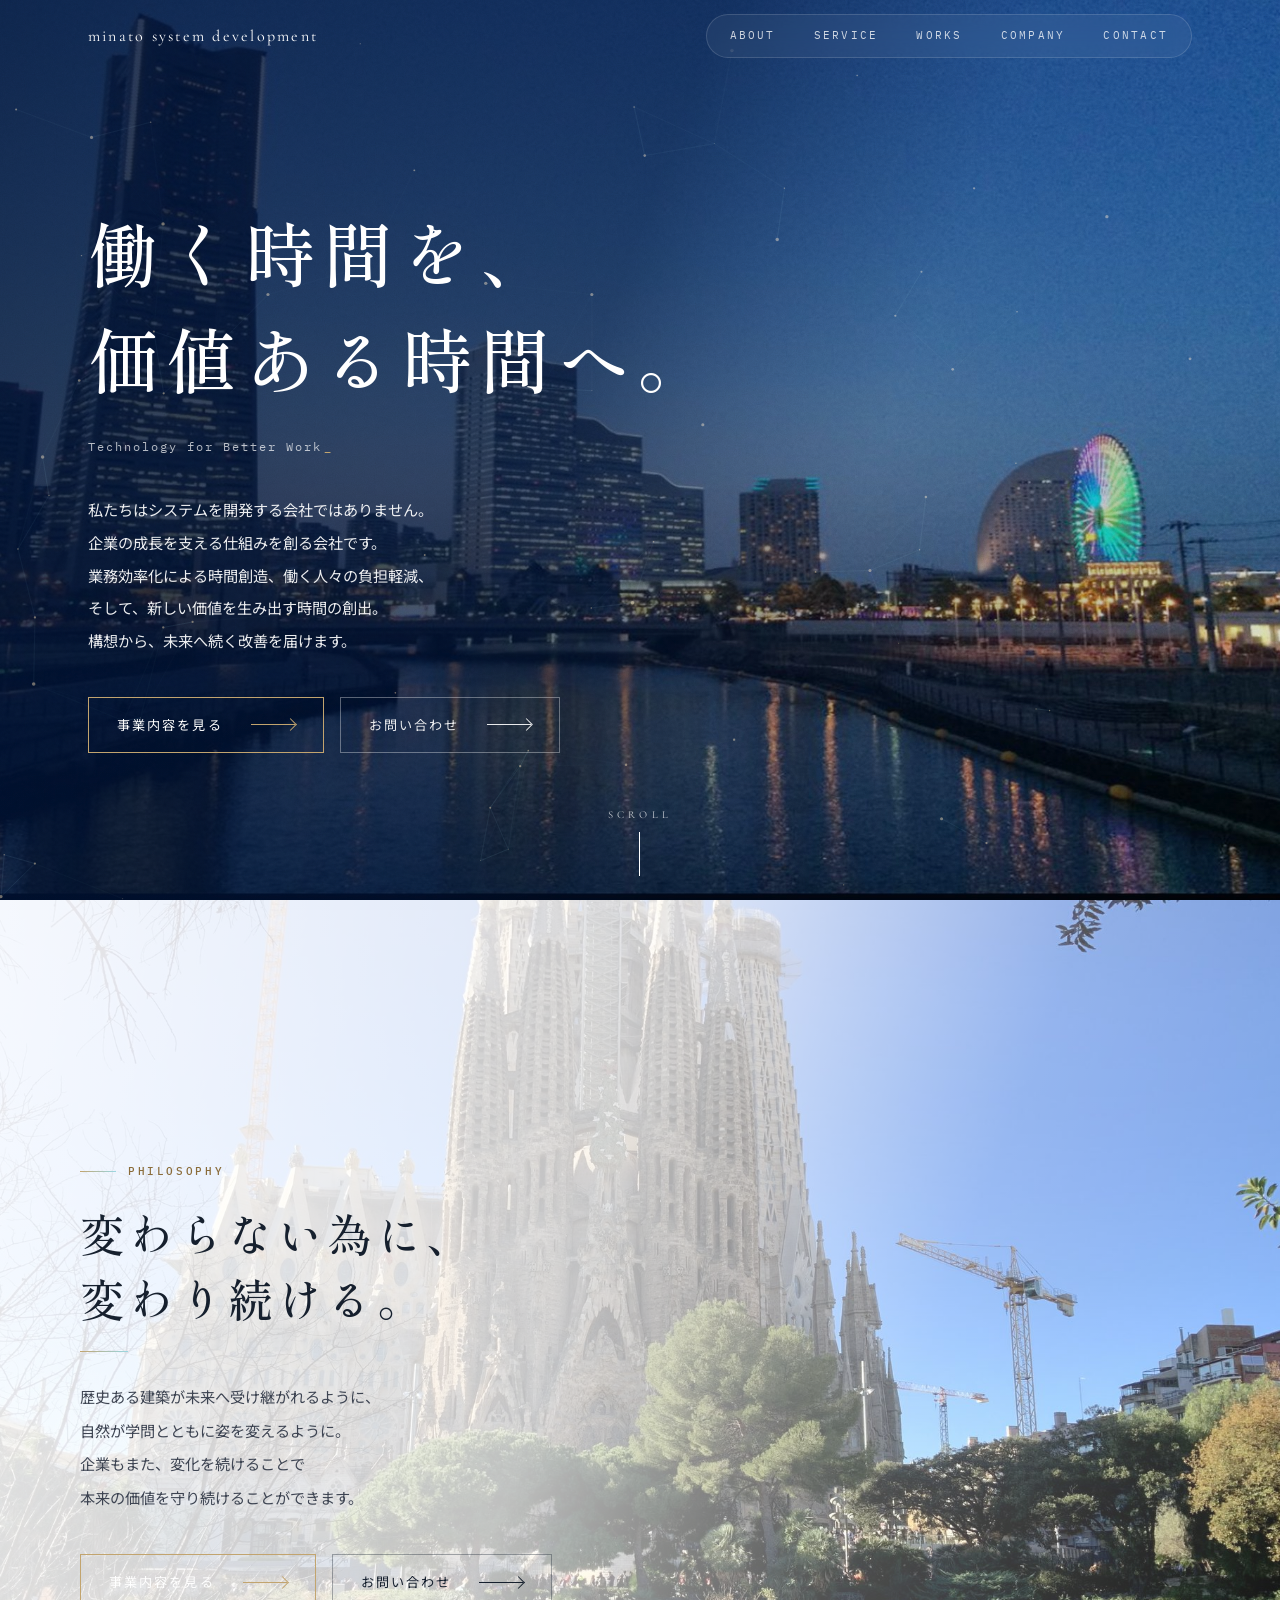
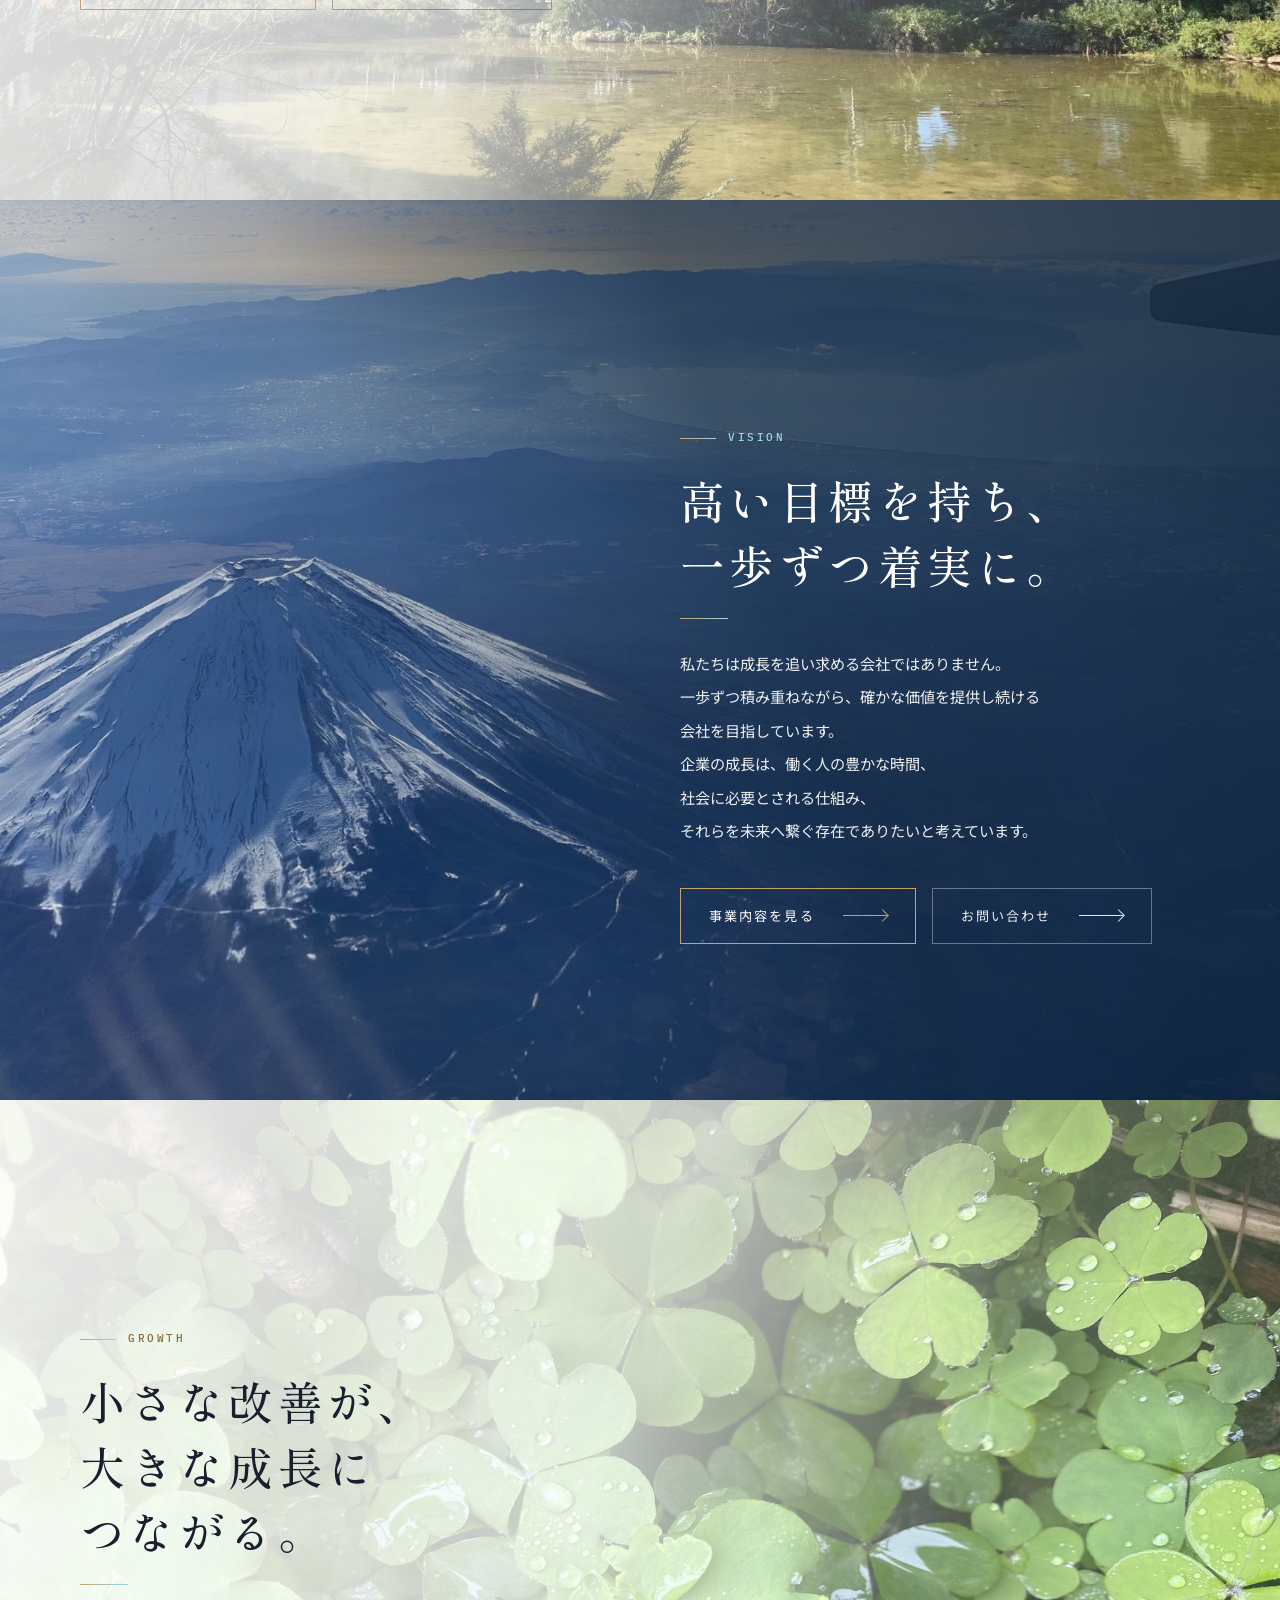
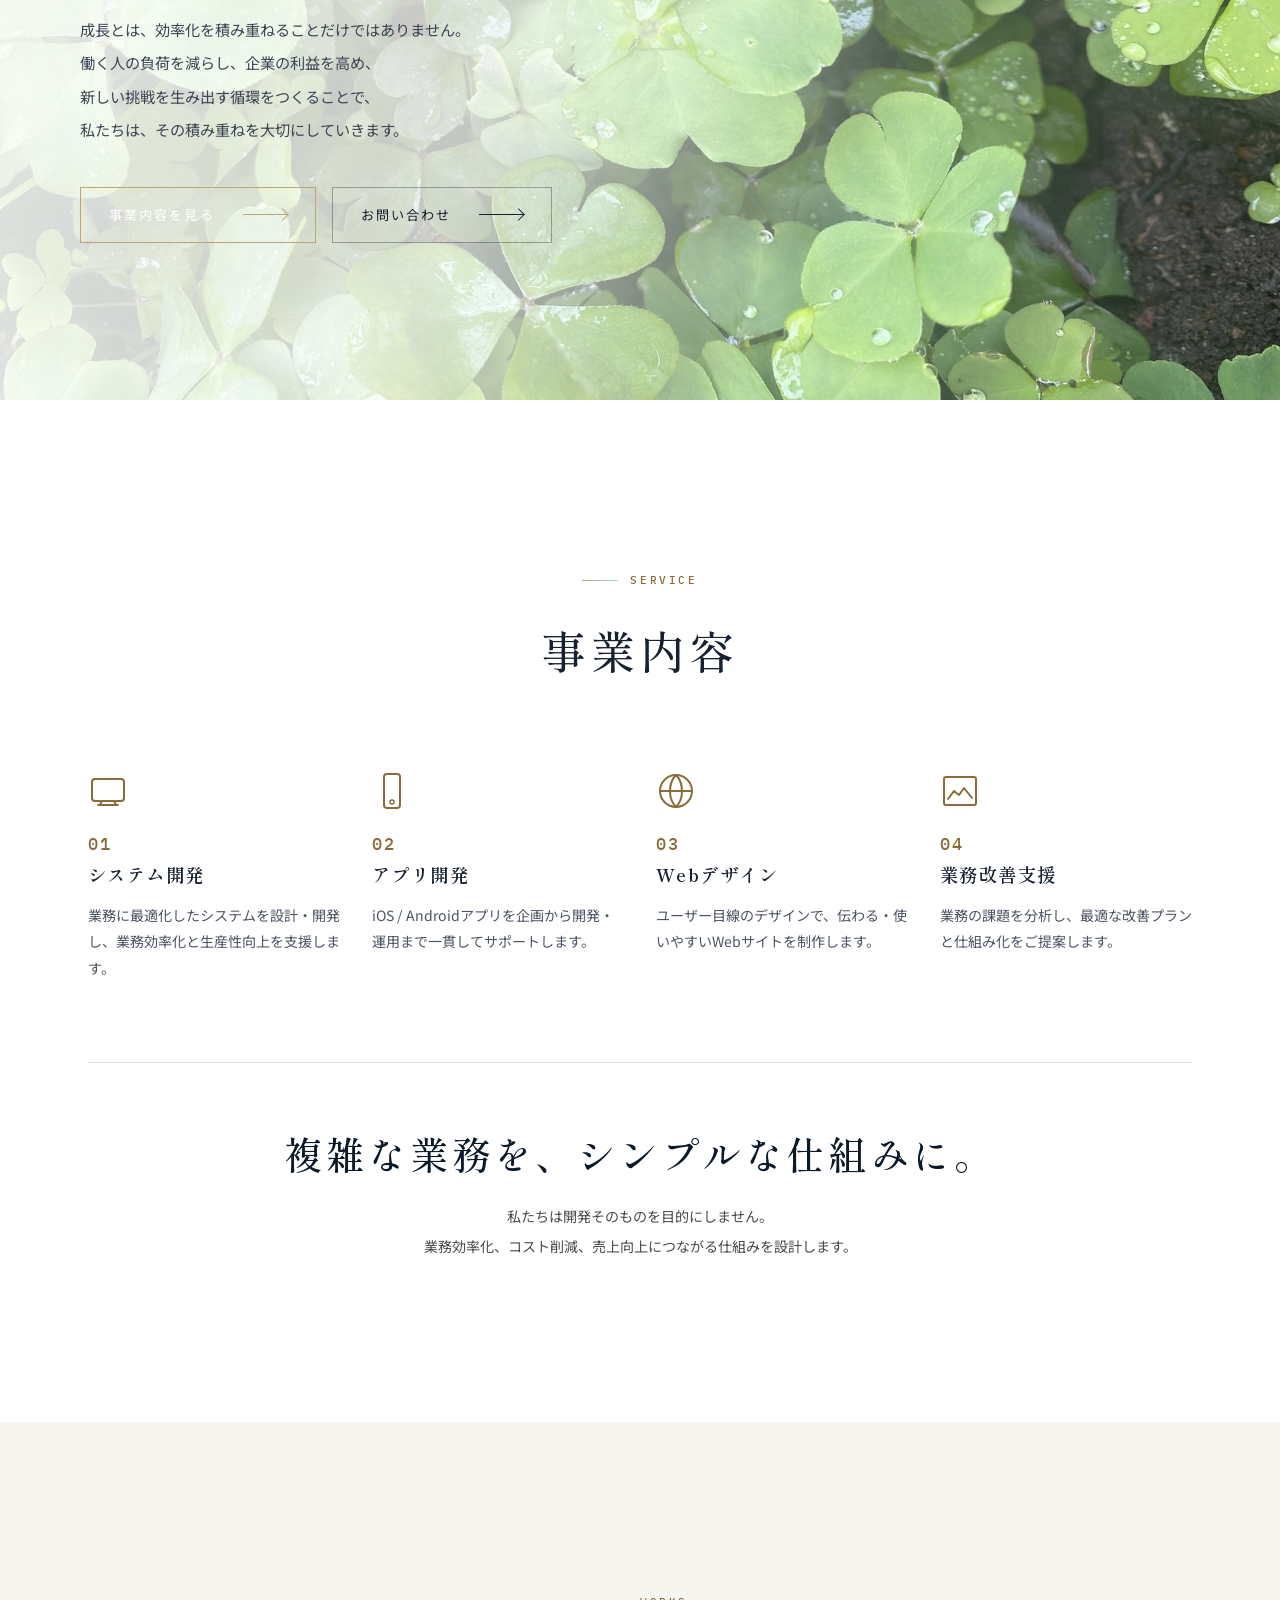
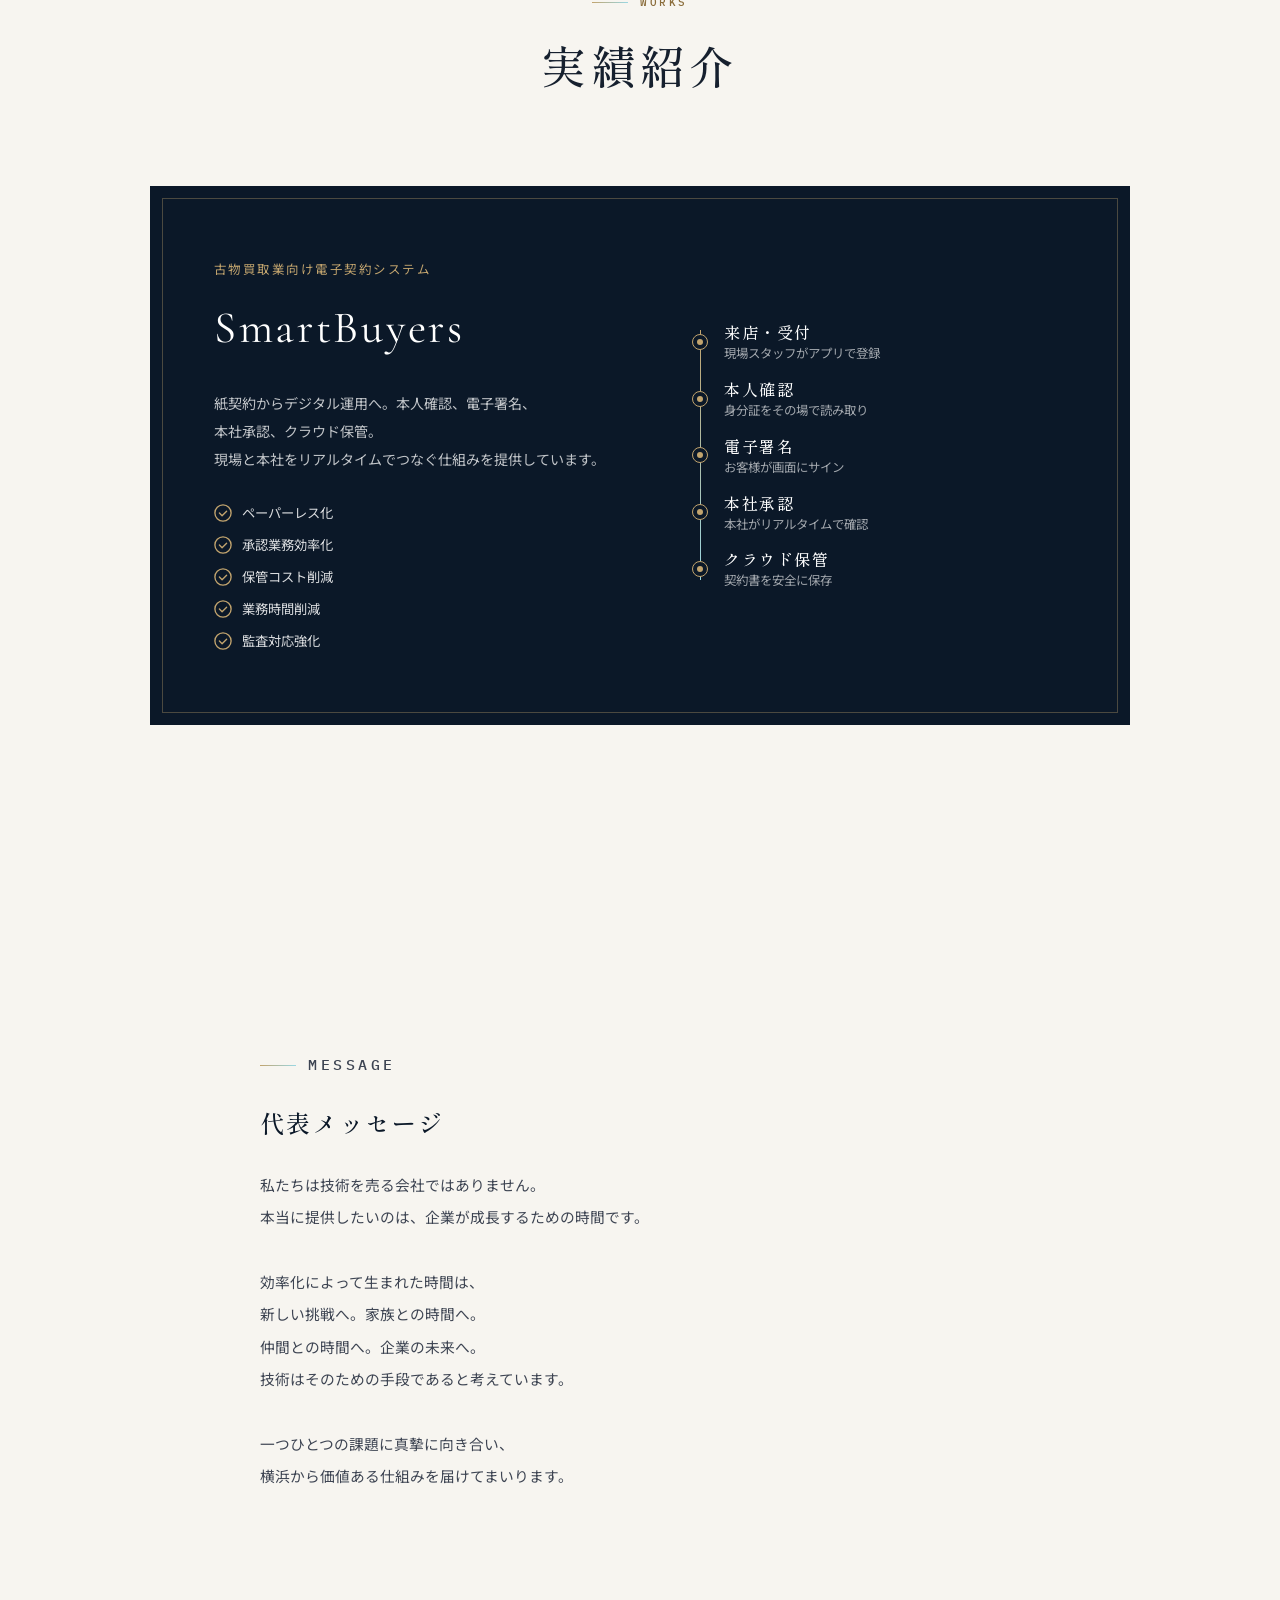
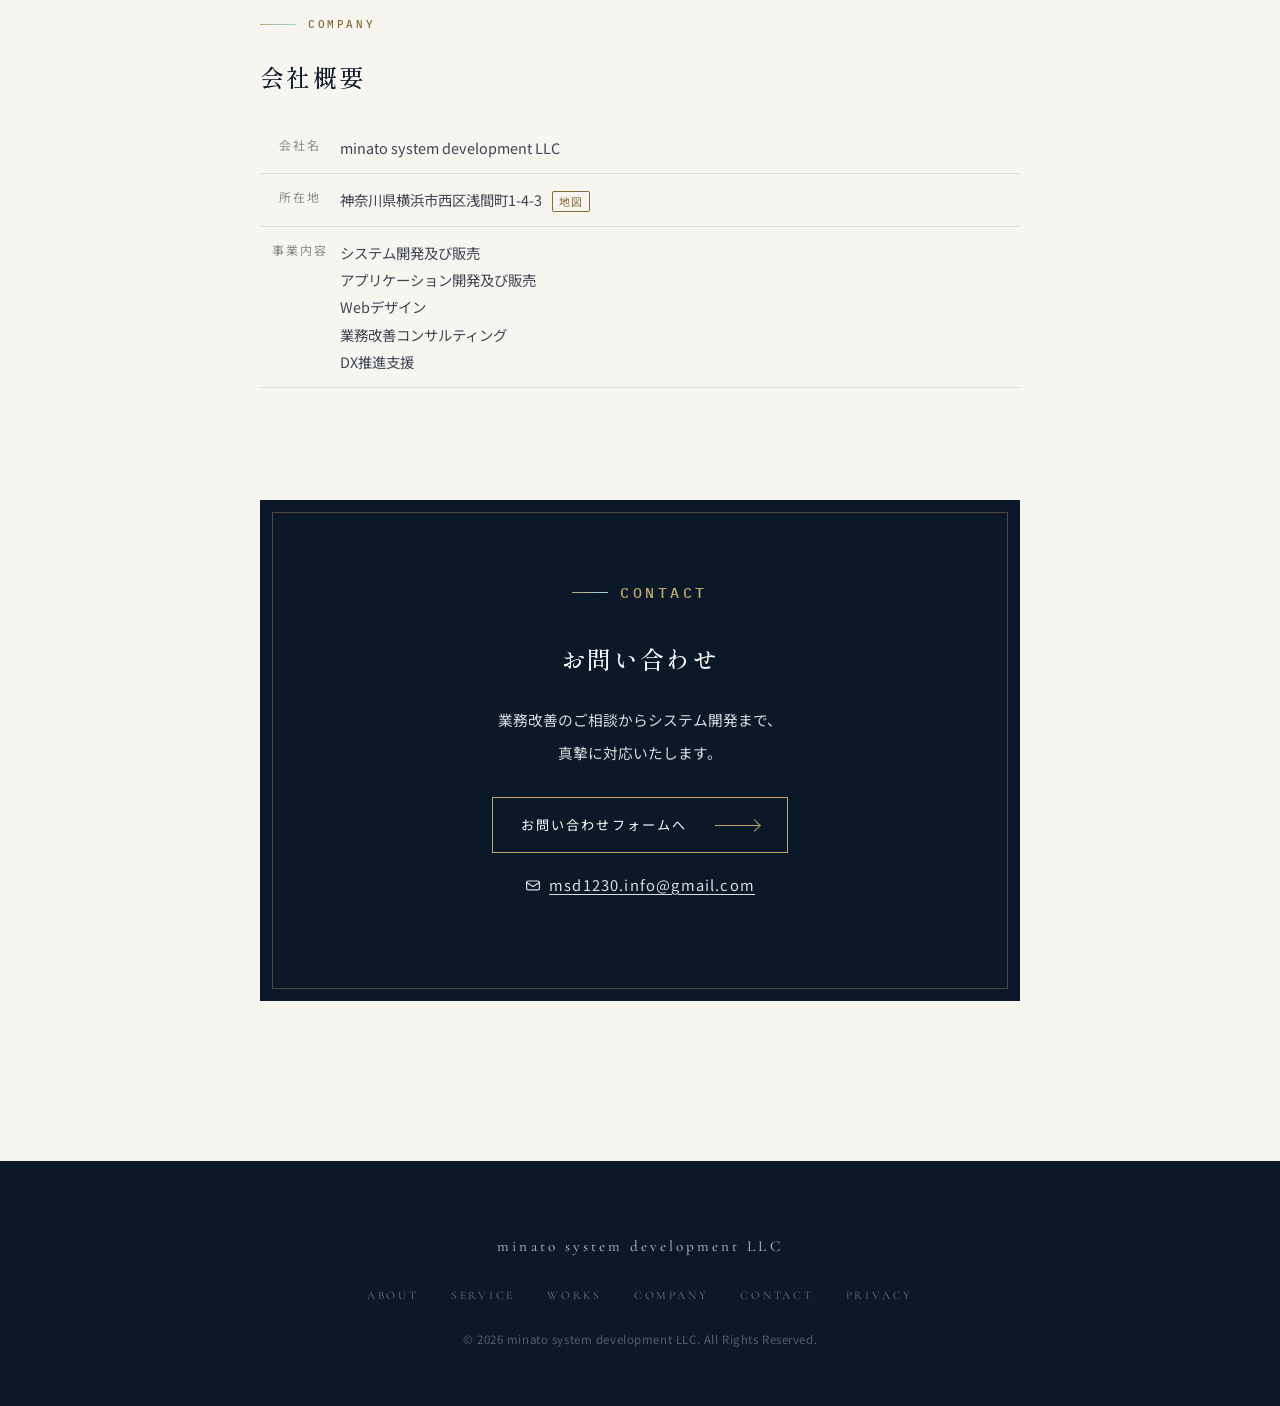
==== commit 889d4209: "SP hero: show the photo down to the canal reflections (option B) Anchor the Minato Mirai photo to th" ====
--- a/index.html
+++ b/index.html
@@ -16,7 +16,7 @@
   <meta property="og:locale" content="ja_JP">
   <meta name="twitter:card" content="summary_large_image">
   <link rel="stylesheet" href="assets/css/style.css?v=20261011b">
-  <link rel="stylesheet" href="assets/css/theme.css?v=20261011b">
+  <link rel="stylesheet" href="assets/css/theme.css?v=20261011c">
   <link rel="preconnect" href="https://fonts.googleapis.com">
   <link rel="preconnect" href="https://fonts.gstatic.com" crossorigin>
   <link href="https://fonts.googleapis.com/css2?family=Noto+Serif+JP:wght@400;500;600&family=Noto+Sans+JP:wght@300;400;500&family=Cormorant+Garamond:ital,wght@0,400;0,500;1,400&family=Shippori+Mincho:wght@500;600&family=IBM+Plex+Mono:wght@400;500&display=swap" rel="stylesheet">
--- a/assets/css/theme.css
+++ b/assets/css/theme.css
@@ -571,13 +571,16 @@
    スマホ
 ========================================================== */
 @media (max-width: 768px) {
-  /* トップの写真：上のすき間を減らす。写真を少し大きくし、観覧車はボタンの下のまま */
+  /* トップの写真：運河に映る明かりまで写るよう、写真の下端を画面の下にそろえる（2026-10-11 変更）。
+     高さ 420px にするとビル群・観覧車・ホテル・運河がひと通り入り、観覧車はボタンのすぐ下に来る。
+     写真より上は空の色で塗る。画面の高さが違っても写真とつながるよう、下から測って塗る */
   .sec-hero {
+    background-color: #3f76c2;
     background-image:
-      linear-gradient(to bottom, #2d5fa6 0, #2d5fa6 70px, rgba(45,95,166,0) 140px),
+      linear-gradient(to top, rgba(63,118,194,0) 0, rgba(63,118,194,0) 330px, #3f76c2 410px, #3f76c2 100%),
       url('../images/hero-pc.jpg');
-    background-size: 100% 100%, auto 128%;
-    background-position: 0 0, 87% 90px;
+    background-size: 100% 100%, auto 420px;
+    background-position: 0 0, 92% 100%;
   }
 
   /* サグラダ・ファミリア：写真をヘッダーのすぐ下から始める（80px の追加の余白をやめる） */
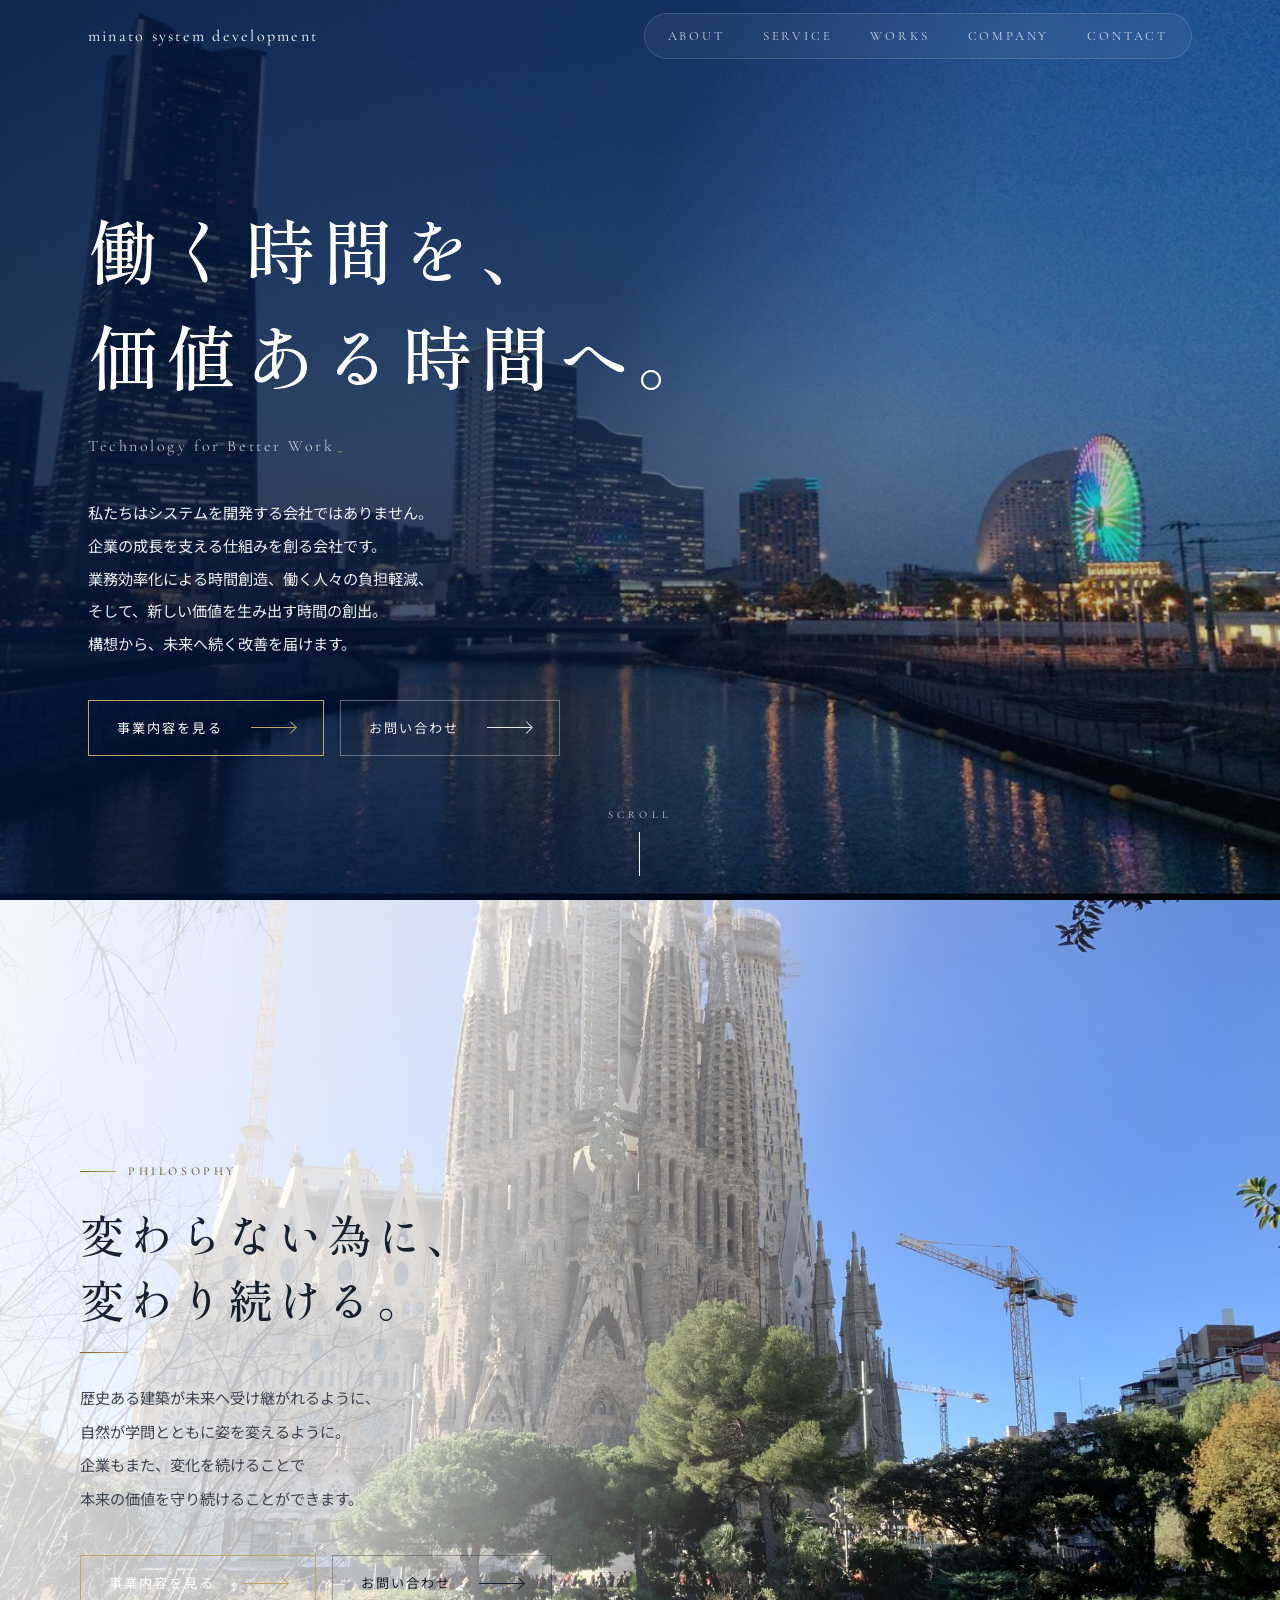
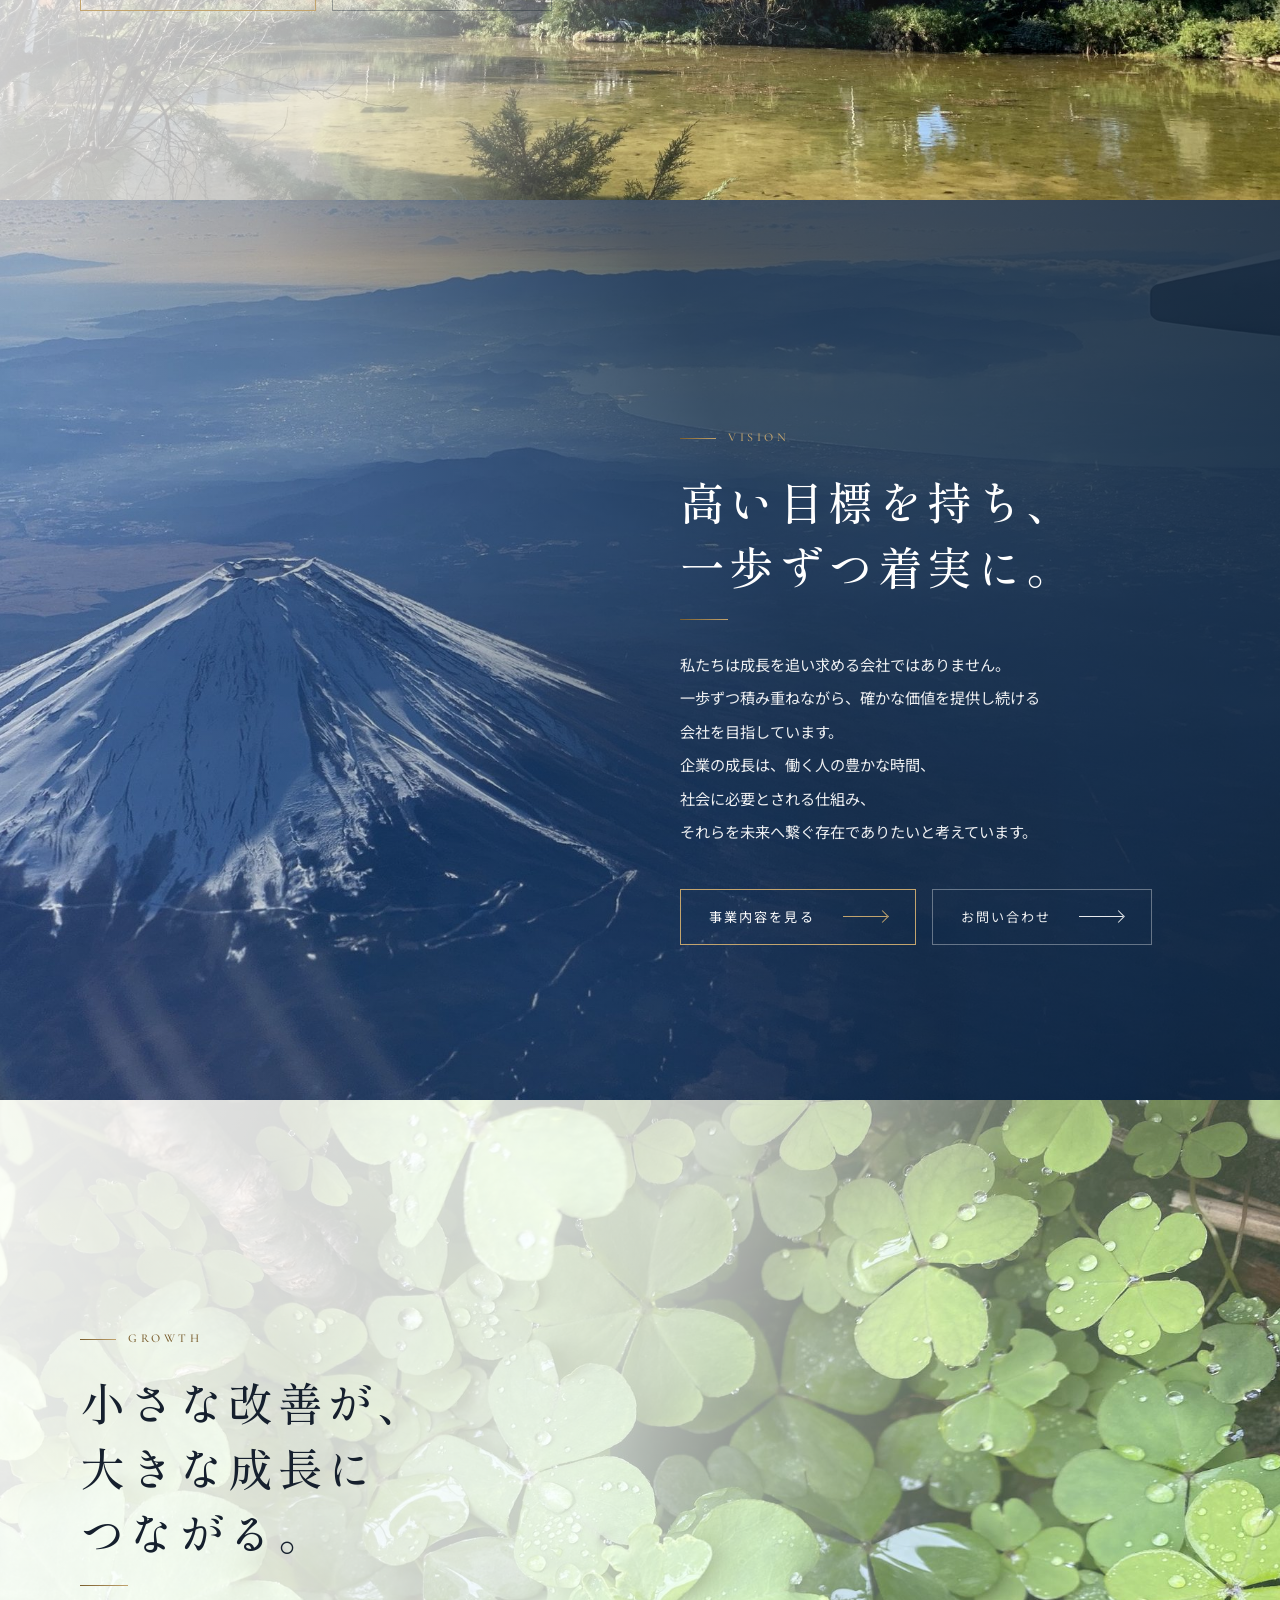
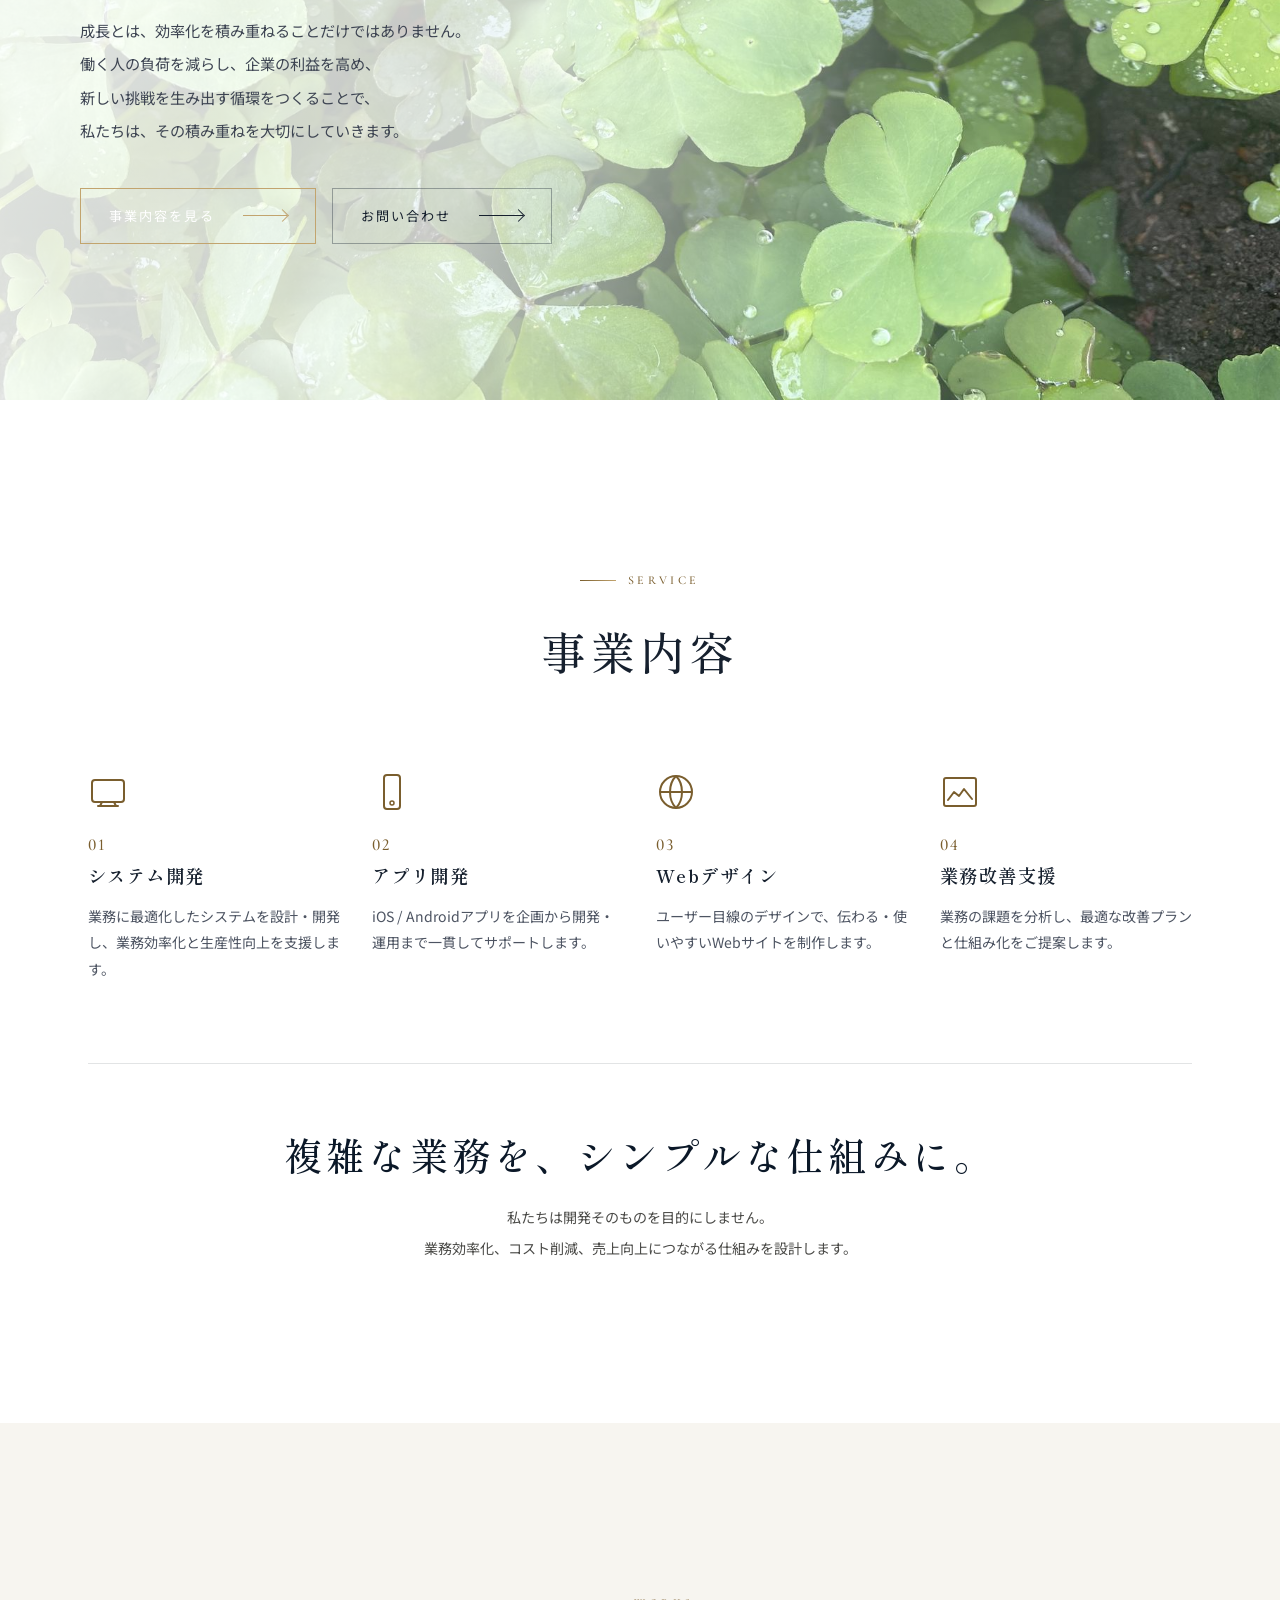
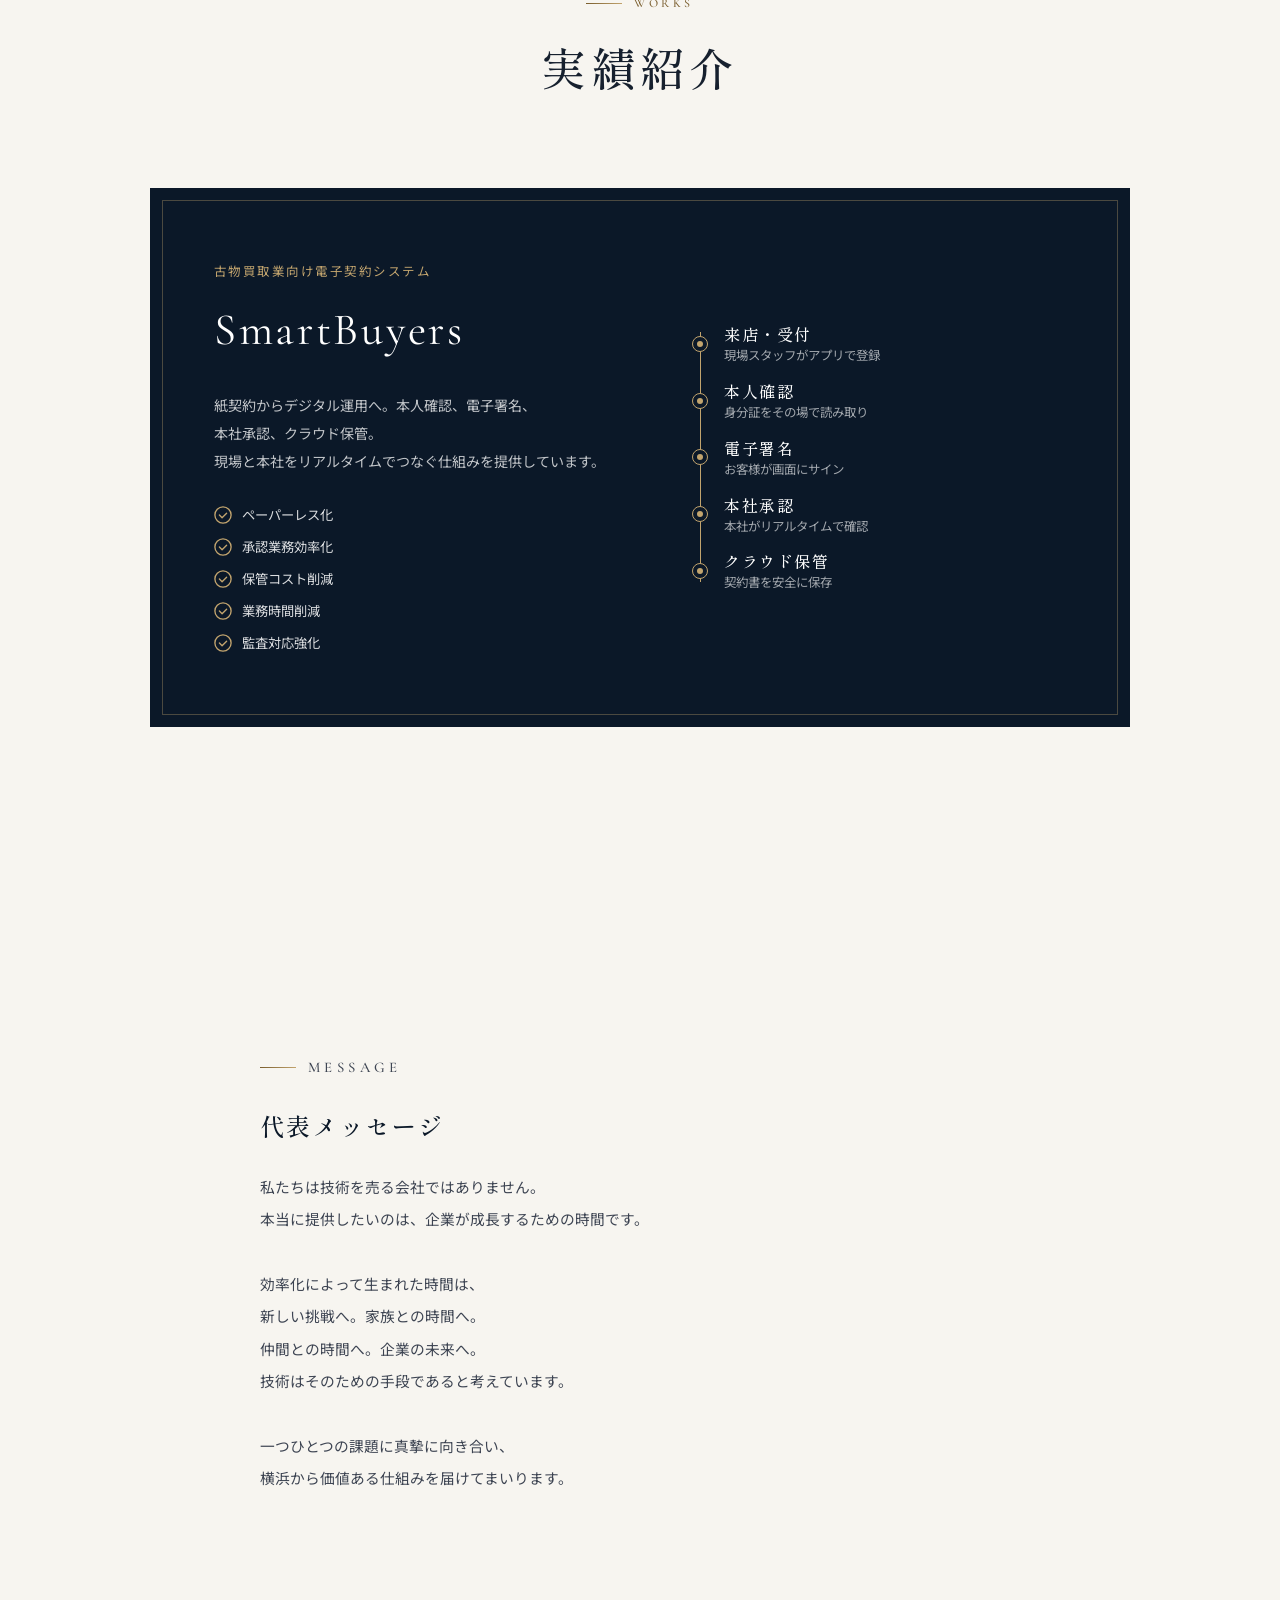
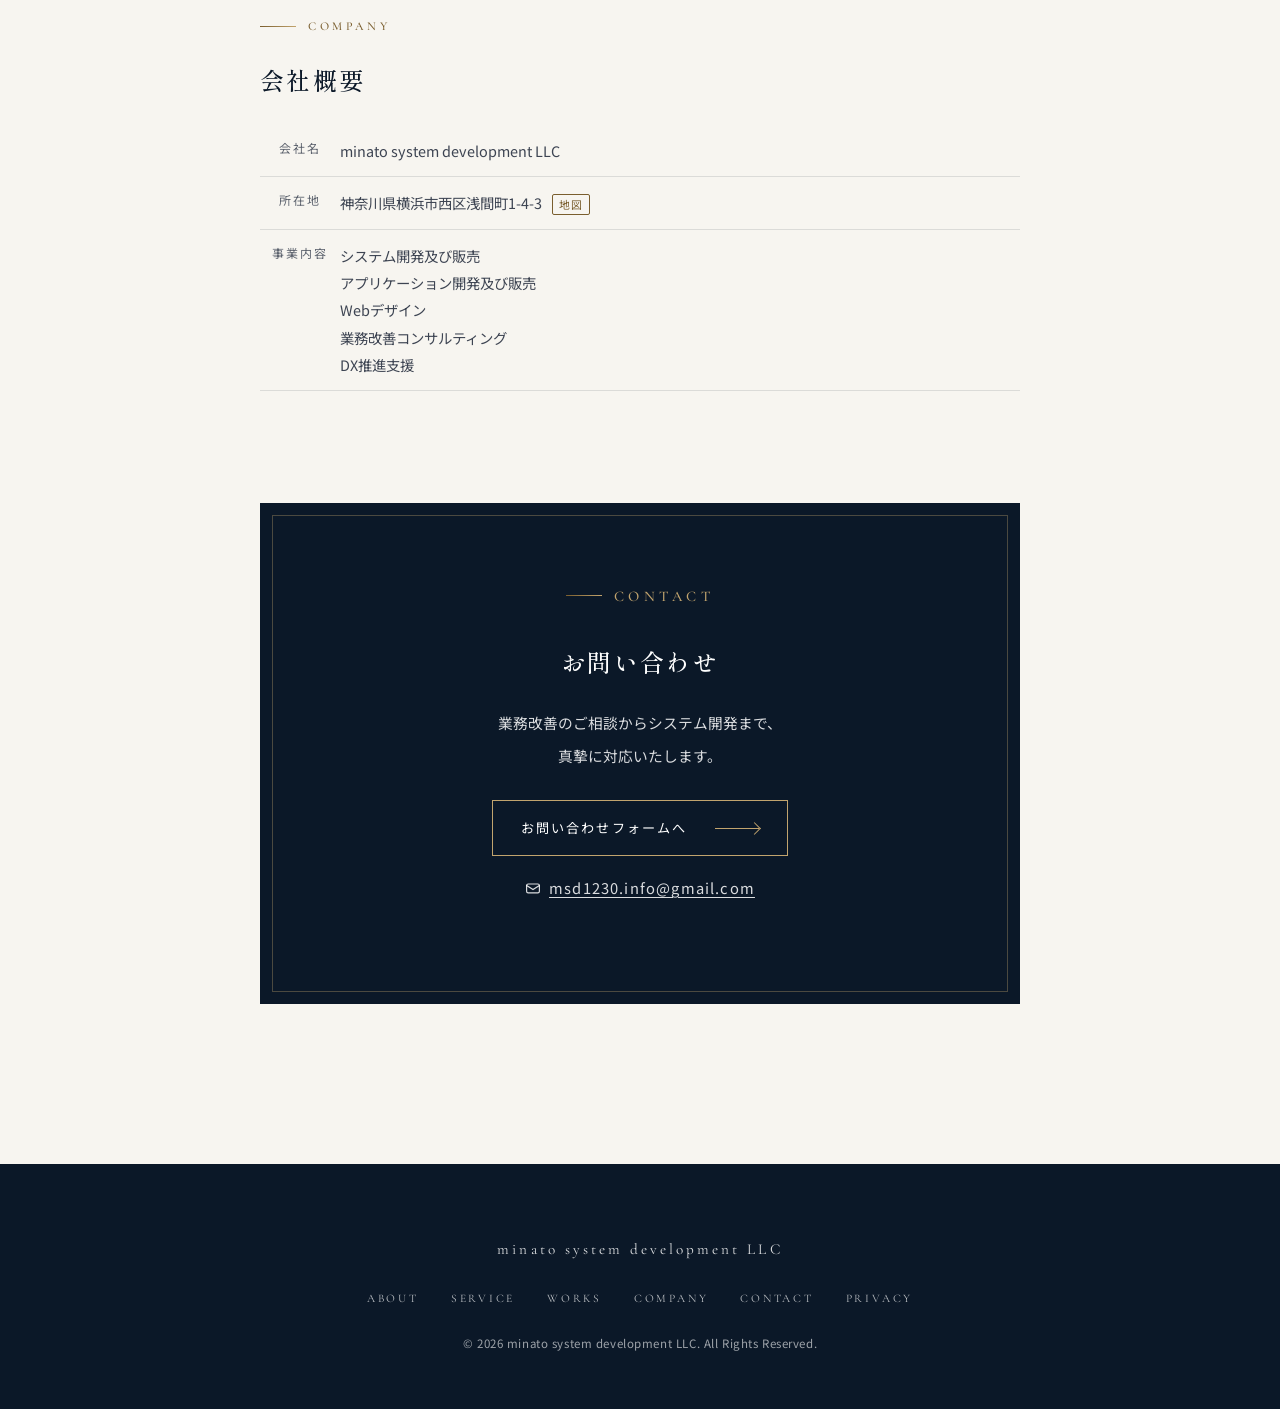
==== commit 3c1c3552: "Review fixes: unify on navy x gold, readability, Sagrada, share image/icons From the site review (it" ====
--- a/index.html
+++ b/index.html
@@ -5,21 +5,21 @@
   <meta name="viewport" content="width=device-width, initial-scale=1.0">
   <title>minato system development LLC</title>
   <meta name="description" content="働く時間を、価値ある時間へ。業務改善を通じて企業の成長と働く人々の豊かな時間を創出する。">
-  <link rel="icon" href="favicon.svg" type="image/svg+xml">
-  <link rel="apple-touch-icon" href="assets/images/apple-touch-icon.png">
+  <link rel="icon" href="favicon.svg?v=2" type="image/svg+xml">
+  <link rel="apple-touch-icon" href="assets/images/apple-touch-icon.png?v=2">
   <meta property="og:type" content="website">
   <meta property="og:site_name" content="minato system development LLC">
   <meta property="og:title" content="minato system development LLC">
   <meta property="og:description" content="働く時間を、価値ある時間へ。業務改善を通じて企業の成長と働く人々の豊かな時間を創出する。">
   <meta property="og:url" content="https://mk12ttt.github.io/minato-system-development/">
-  <meta property="og:image" content="https://mk12ttt.github.io/minato-system-development/assets/images/ogp.jpg">
+  <meta property="og:image" content="https://mk12ttt.github.io/minato-system-development/assets/images/ogp.jpg?v=2">
   <meta property="og:locale" content="ja_JP">
   <meta name="twitter:card" content="summary_large_image">
-  <link rel="stylesheet" href="assets/css/style.css?v=20261011b">
-  <link rel="stylesheet" href="assets/css/theme.css?v=20261011c">
+  <link rel="stylesheet" href="assets/css/style.css?v=20261011e">
+  <link rel="stylesheet" href="assets/css/theme.css?v=20261011e">
   <link rel="preconnect" href="https://fonts.googleapis.com">
   <link rel="preconnect" href="https://fonts.gstatic.com" crossorigin>
-  <link href="https://fonts.googleapis.com/css2?family=Noto+Serif+JP:wght@400;500;600&family=Noto+Sans+JP:wght@300;400;500&family=Cormorant+Garamond:ital,wght@0,400;0,500;1,400&family=Shippori+Mincho:wght@500;600&family=IBM+Plex+Mono:wght@400;500&display=swap" rel="stylesheet">
+  <link href="https://fonts.googleapis.com/css2?family=Noto+Serif+JP:wght@400;500;600&family=Noto+Sans+JP:wght@300;400;500&family=Cormorant+Garamond:ital,wght@0,400;0,500;1,400&family=Shippori+Mincho:wght@500;600&display=swap" rel="stylesheet">
 </head>
 <body>
 
@@ -270,7 +270,7 @@
 
   <a href="contact.html" class="float-cta" id="floatCta">お問い合わせ<span class="btn__arrow" aria-hidden="true"></span></a>
 
-  <script src="assets/js/main.js?v=20261011b"></script>
-  <script src="assets/js/enhance.js?v=20261011b"></script>
+  <script src="assets/js/main.js?v=20261011e"></script>
+  <script src="assets/js/enhance.js?v=20261011e"></script>
 </body>
 </html>
--- a/assets/css/theme.css
+++ b/assets/css/theme.css
@@ -468,16 +468,19 @@
    ・メニュー：スマホは画面をぼかすすりガラス、ボタンは丸。PC は半透明のカプセル
 ========================================================== */
 :root {
-  --cyan: #9ad7e3;
-  --grad: linear-gradient(90deg, var(--gold), var(--cyan));
-  --mono: 'IBM Plex Mono', ui-monospace, 'SFMono-Regular', Menlo, monospace;
+  /* 2026-10-11 高級寄りに統一：水色と等幅フォントをやめ、差し色は金だけにする。
+     （変数名は残し、中身を金・英字の明朝系に差し替えている） */
+  --cyan: var(--gold);
+  --grad: linear-gradient(90deg, var(--gold-deep), var(--gold));
+  --mono: var(--font-serif);
 }
 
 /* ---------- ラベル：等幅フォント＋グラデーションの線 ---------- */
-.sec-label { font-family: var(--mono); font-size: 0.68rem; letter-spacing: 0.24em; font-weight: 500; }
+/* 英字ラベル：12px に上げて読みやすく（項目7） */
+.sec-label { font-family: var(--mono); font-size: 0.75rem; letter-spacing: 0.3em; font-weight: 500; }
 .sec-label::before { width: 36px; height: 1px; background: var(--grad); }
 .sec-label--light { color: var(--cyan); }
-.sec-hero__sub { font-family: var(--mono); font-size: 0.78rem; letter-spacing: 0.16em; }
+.sec-hero__sub { font-family: var(--mono); font-size: 1rem; letter-spacing: 0.16em; }
 .sec-hero__sub::after { content: '_'; margin-left: 2px; color: var(--gold); animation: caret 1.1s steps(1) infinite; }
 @keyframes caret { 50% { opacity: 0; } }
 .service-card h3::before, .menu-link__no { font-family: var(--mono) !important; letter-spacing: 0.12em !important; }
@@ -495,7 +498,7 @@
   background: rgba(9, 18, 31, 0.62);
   backdrop-filter: blur(18px) saturate(140%);
   -webkit-backdrop-filter: blur(18px) saturate(140%);
-  box-shadow: inset 0 -1px 0 rgba(154, 215, 227, 0.16);
+  box-shadow: inset 0 -1px 0 rgba(194,164,110,0.16);
 }
 
 /* ---------- トップ：光の点と線（canvas）と、1文字ずつ現れる見出し ---------- */
@@ -520,7 +523,7 @@
 }
 .works__card {
   background:
-    radial-gradient(420px circle at var(--mx) var(--my), rgba(154, 215, 227, 0.10), transparent 70%),
+    radial-gradient(420px circle at var(--mx) var(--my), rgba(194,164,110,0.10), transparent 70%),
     var(--navy);
 }
 .contact {
@@ -540,7 +543,7 @@
 
 
 /* ---------- 先頭へ戻る：すりガラスの丸 ---------- */
-.to-top { background: rgba(9,18,31,0.55); backdrop-filter: blur(12px); -webkit-backdrop-filter: blur(12px); border: 1px solid rgba(154,215,227,0.3); }
+.to-top { background: rgba(9,18,31,0.55); backdrop-filter: blur(12px); -webkit-backdrop-filter: blur(12px); border: 1px solid rgba(194,164,110,0.3); }
 
 /* ==========================================================
    PC：半透明のカプセルに入れたメニュー。光の板が項目を追いかける
@@ -556,11 +559,11 @@
   .menu-link::after { display: none !important; }
   .menu-link__label { height: auto; overflow: visible; }
   .menu-link__jp { display: none; }
-  .menu-link__en { transform: none !important; font-family: var(--mono); font-size: 0.7rem; letter-spacing: 0.2em; color: rgba(255,255,255,0.78); transition: color 0.3s; }
+  .menu-link__en { transform: none !important; font-family: var(--mono); font-size: 0.8rem; letter-spacing: 0.22em; color: rgba(255,255,255,0.78); transition: color 0.3s; }
   .menu-link.is-current .menu-link__en, .menu-link:hover .menu-link__en { color: #fff; }
   .menu-indicator {
     position: absolute; z-index: 0; top: 5px; bottom: 5px; left: 0; width: 0; border-radius: 99px;
-    background: linear-gradient(90deg, rgba(194,164,110,0.28), rgba(154,215,227,0.22));
+    background: linear-gradient(90deg, rgba(194,164,110,0.28), rgba(194,164,110,0.22));
     box-shadow: inset 0 0 0 1px rgba(194,164,110,0.45);
     opacity: 0; transition: left 0.5s var(--ease), width 0.5s var(--ease), opacity 0.3s;
   }
@@ -616,7 +619,7 @@
     animation: orb 14s ease-in-out infinite alternate;
   }
   .header__nav::before { width: 280px; height: 280px; right: -90px; top: 80px; background: rgba(194,164,110,0.28); }
-  .header__nav::after { width: 240px; height: 240px; left: -100px; bottom: 120px; background: rgba(154,215,227,0.20); animation-delay: -6s; }
+  .header__nav::after { width: 240px; height: 240px; left: -100px; bottom: 120px; background: rgba(194,164,110,0.20); animation-delay: -6s; }
   @keyframes orb { to { transform: translate(-40px, 60px) scale(1.15); } }
 
   .menu-top__brand { opacity: 0.85; }
@@ -630,16 +633,16 @@
   .menu-close span { position: absolute; width: 1px; height: 1px; overflow: hidden; clip: rect(0 0 0 0); }
   .menu-close i { width: 16px; height: 16px; }
 
-  .menu-links { border-top-color: rgba(154,215,227,0.18); }
-  .header__nav .menu-link { position: relative; border-bottom-color: rgba(154,215,227,0.18); overflow: hidden; }
+  .menu-links { border-top-color: rgba(194,164,110,0.18); }
+  .header__nav .menu-link { position: relative; border-bottom-color: rgba(194,164,110,0.18); overflow: hidden; }
   /* 項目の下を光が走る */
   .header__nav .menu-link::before {
     content: ''; position: absolute; left: 0; right: 0; bottom: -1px; height: 1px; background: var(--grad);
     transform: scaleX(0); transform-origin: left; transition: transform 0.9s var(--ease);
   }
   .header__nav.open .menu-link::before { transform: scaleX(1); transition-delay: calc(var(--i) * 70ms + 350ms); }
-  .menu-link__no { font-size: 0.72rem !important; color: var(--cyan) !important; }
-  .menu-link__en { font-family: var(--mono) !important; font-size: 0.62rem !important; letter-spacing: 0.2em !important; color: rgba(154,215,227,0.8) !important; }
+  .menu-link__no { font-size: 0.85rem !important; color: var(--cyan) !important; }
+  .menu-link__en { font-family: var(--mono) !important; font-size: 0.72rem !important; letter-spacing: 0.24em !important; color: rgba(194,164,110,0.8) !important; }
   .header__nav .menu-link:active { background: rgba(255,255,255,0.04); }
 
   .menu-foot .btn { border: 1px solid transparent; background: linear-gradient(var(--navy), var(--navy)) padding-box, var(--grad) border-box; }
@@ -659,3 +662,43 @@
 @media (hover: hover) {
   .contact-page .btn--primary:hover { background: var(--gold-deep); border-color: var(--gold-deep); color: #fff; box-shadow: none; }
 }
+
+
+/* ==========================================================
+   読みやすさ（2026-10-11 レビュー項目7）
+   小さい文字のコントラストを基準（4.5以上）に上げる
+========================================================== */
+:root { --gold-deep: #7a5e2e; }
+.company__table th { color: #5d636e; }
+.footer__nav a { color: rgba(255,255,255,0.72); }
+.footer__copy { color: rgba(255,255,255,0.6); }
+.footer__logo { color: rgba(255,255,255,0.85); }
+
+/* ==========================================================
+   サグラダ・ファミリア（2026-10-11 レビュー項目10）
+   白いぼかしを文字のある部分だけにし、塔と木は写真の色のまま見せる
+========================================================== */
+.sec-philosophy__overlay {
+  background: linear-gradient(
+    110deg,
+    rgba(255,255,255,0.90) 0%,
+    rgba(255,255,255,0.66) 38%,
+    rgba(255,255,255,0.14) 58%,
+    rgba(255,255,255,0) 78%
+  );
+}
+@media (max-width: 768px) {
+  .sec-philosophy__overlay {
+    background: linear-gradient(
+      180deg,
+      rgba(255,255,255,0.82) 0%,
+      rgba(255,255,255,0.72) 42%,
+      rgba(255,255,255,0.16) 60%,
+      rgba(255,255,255,0) 76%
+    );
+  }
+}
+@media (max-width: 768px) {
+  /* フッターの社名が2行に折れないよう、スマホでは字間を詰める */
+  .footer__logo { letter-spacing: 0.08em; white-space: nowrap; }
+}
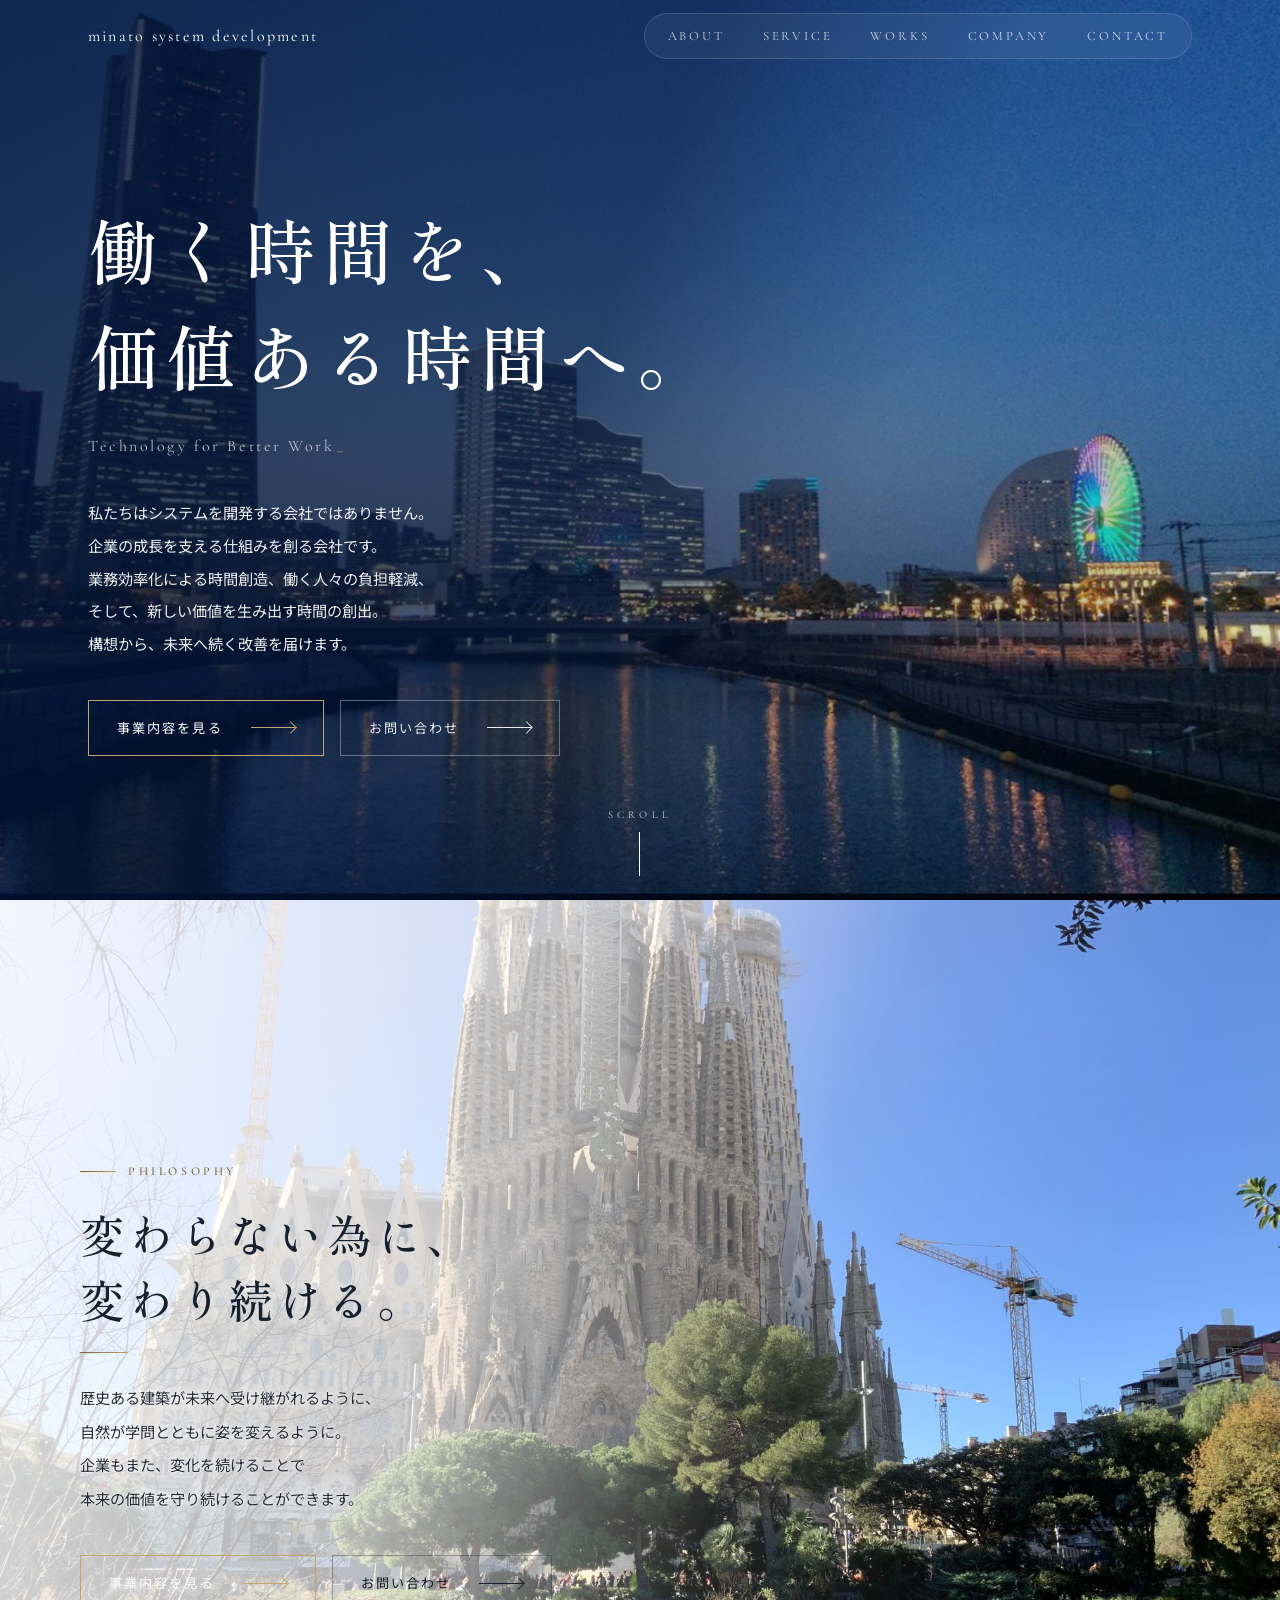
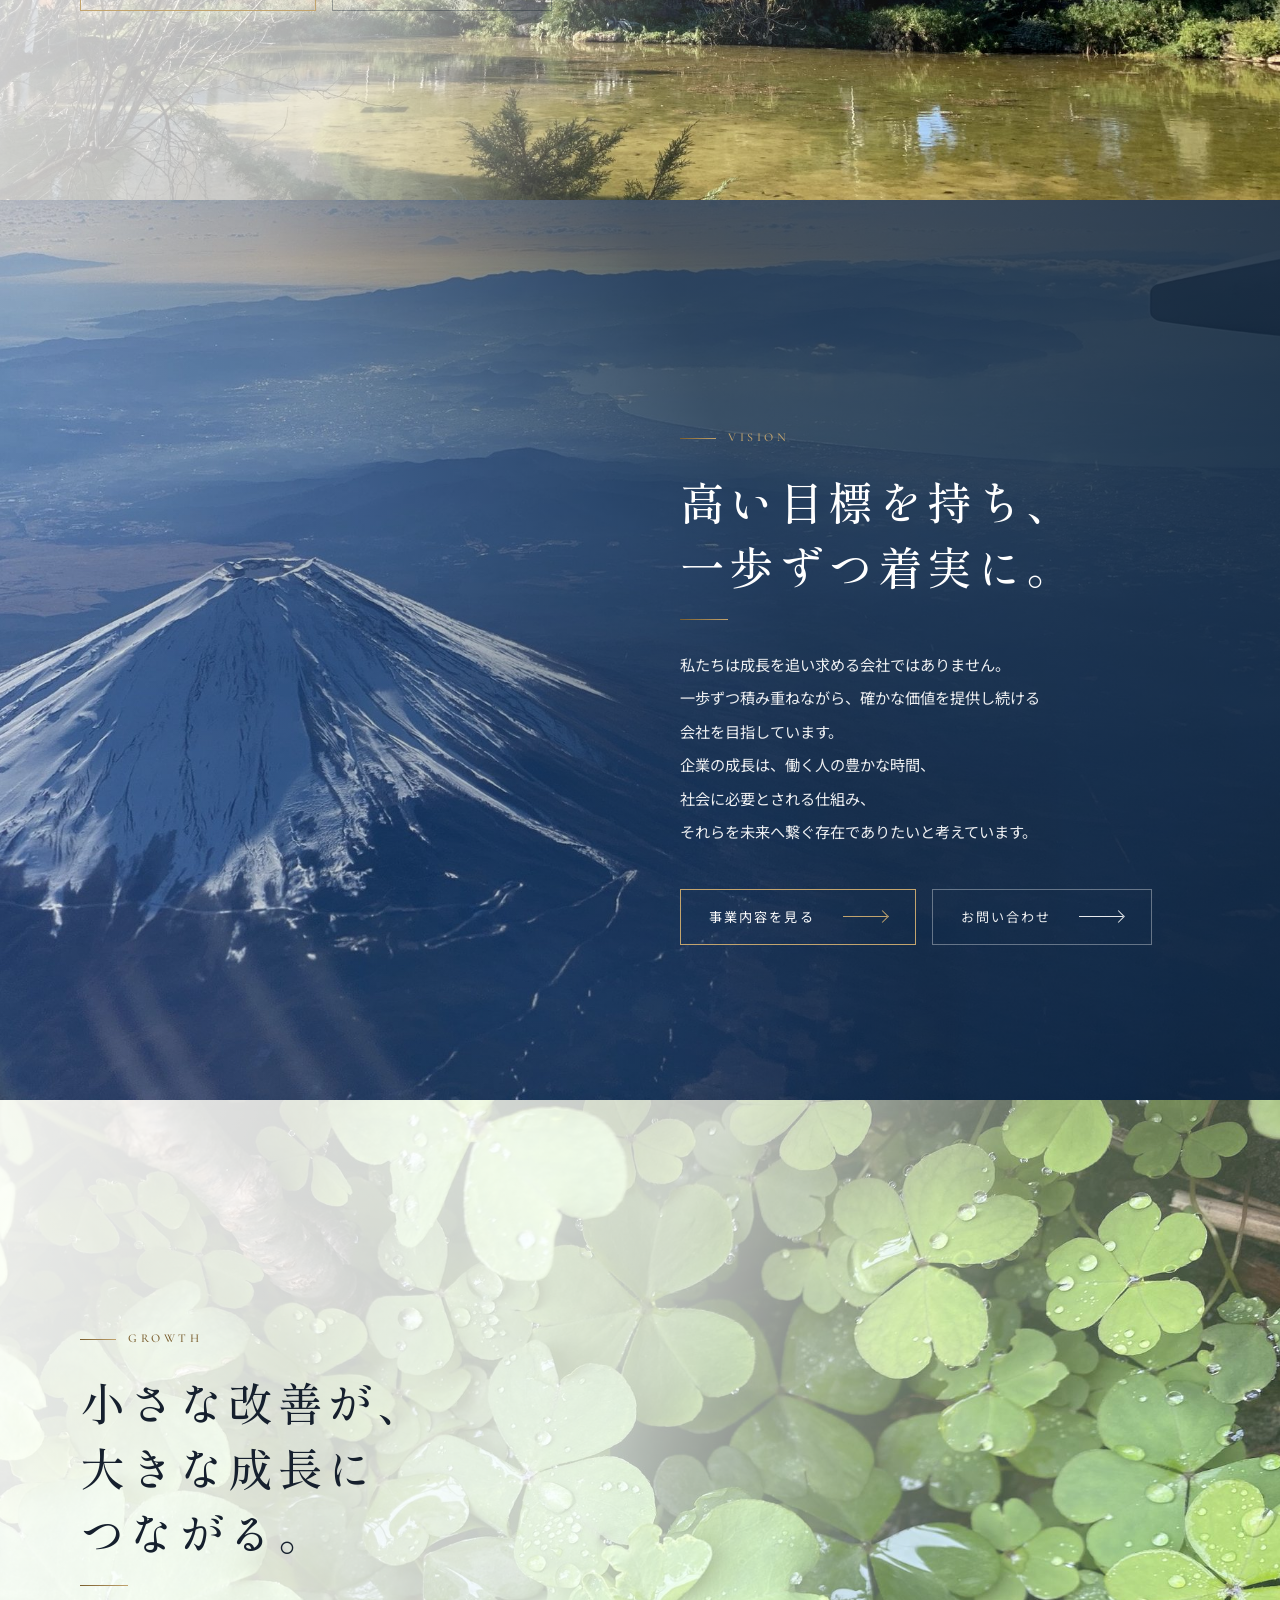
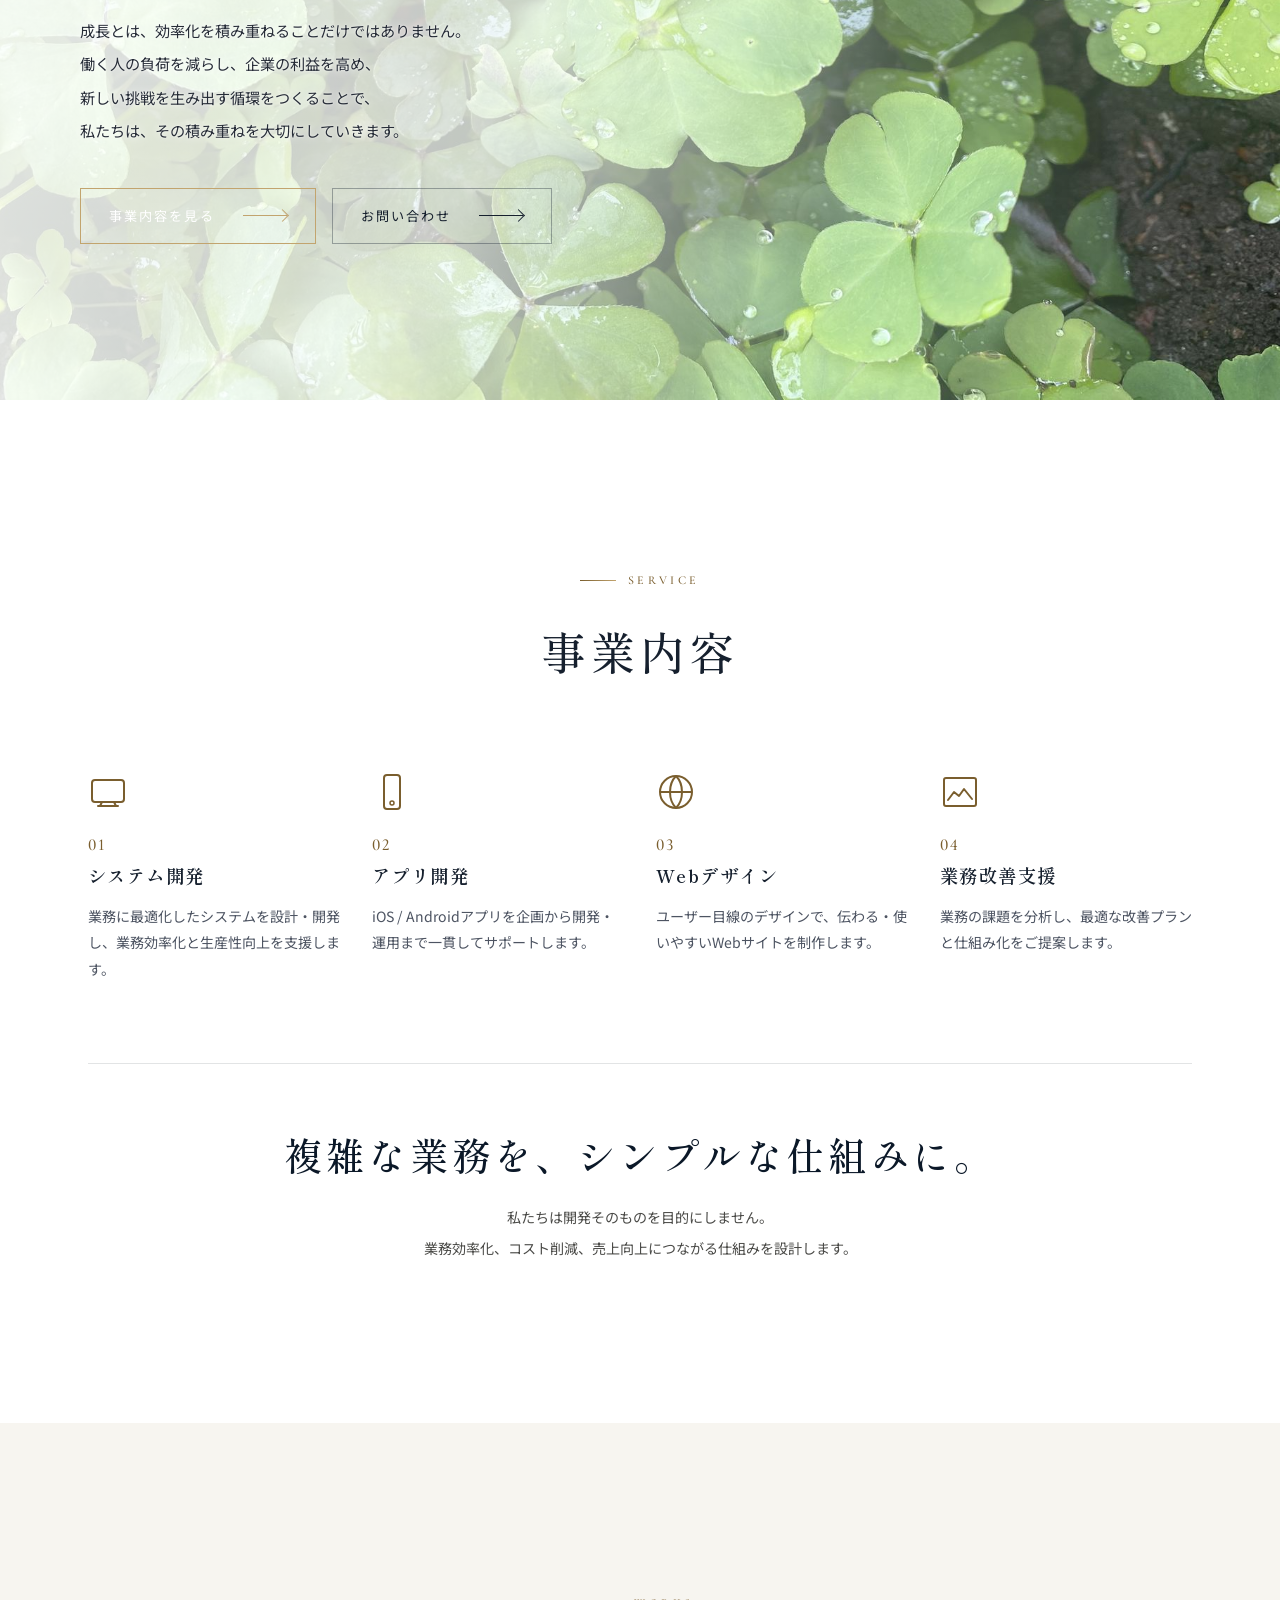
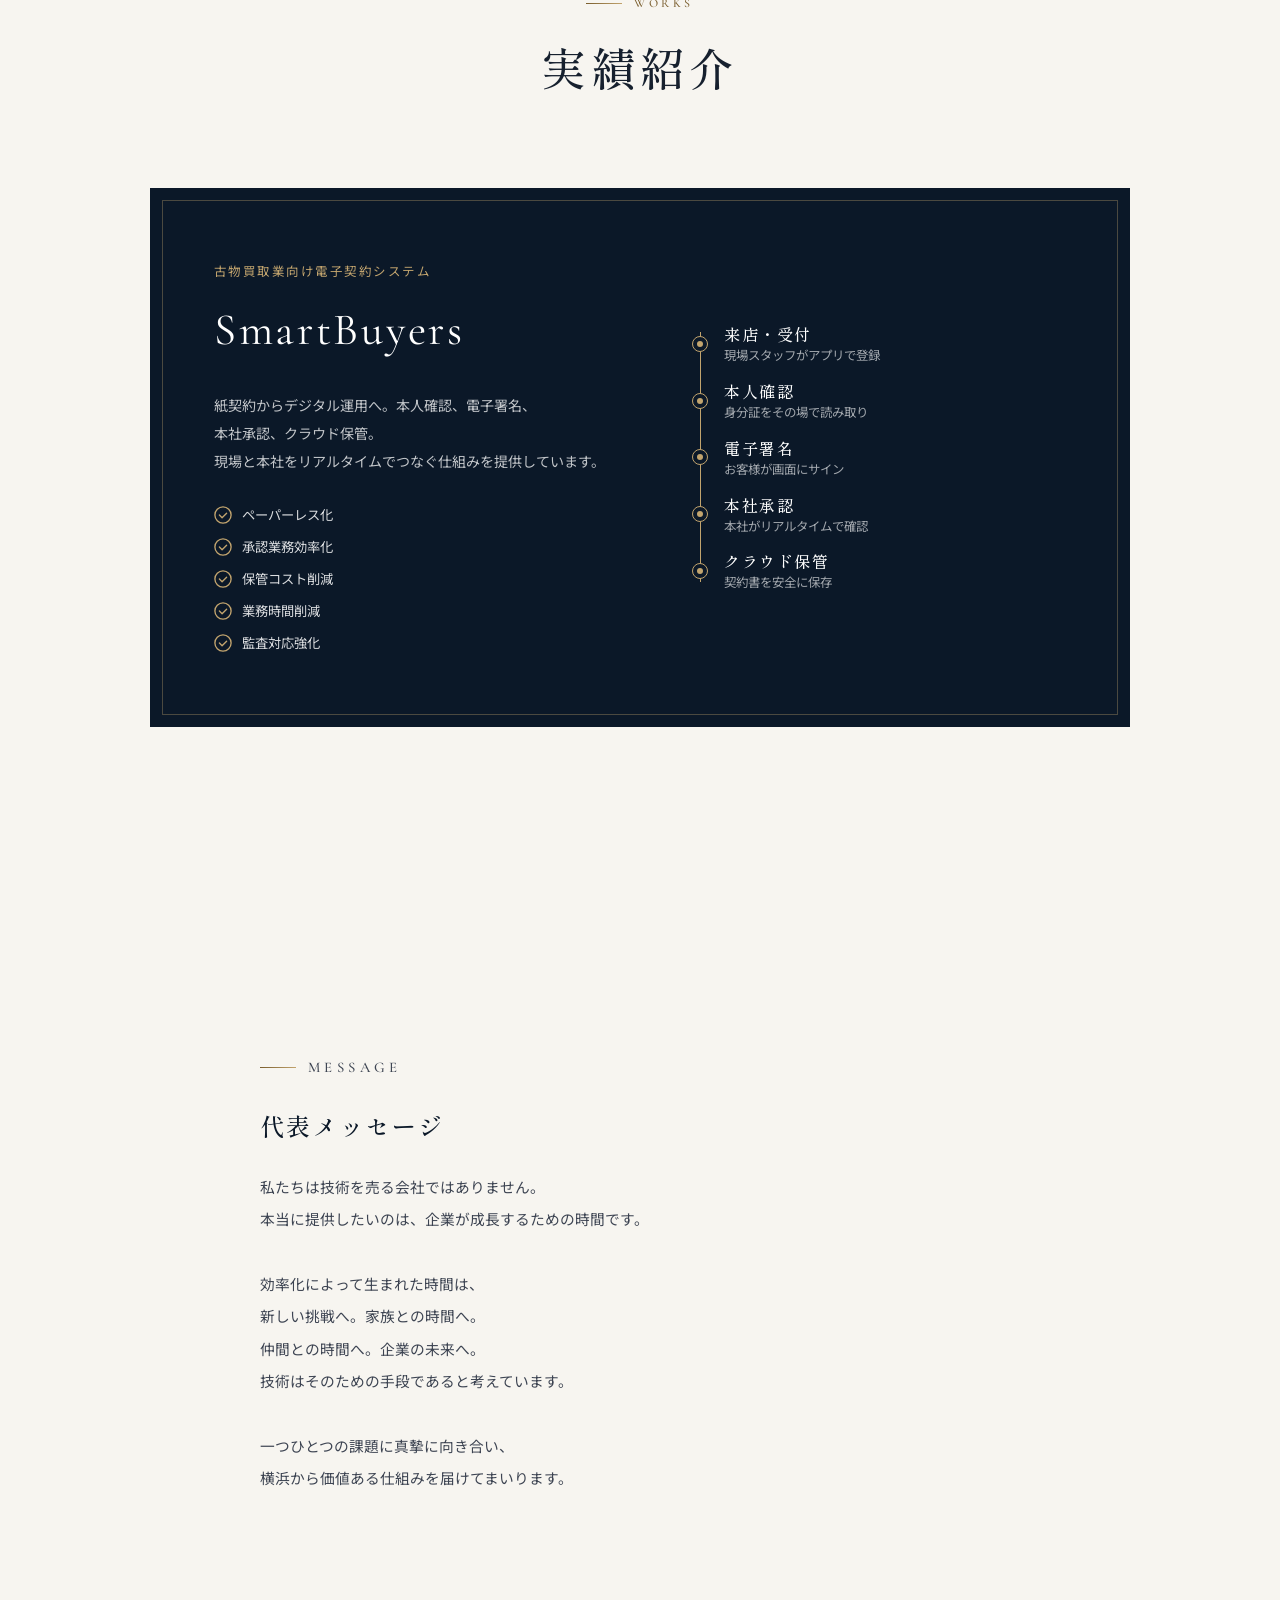
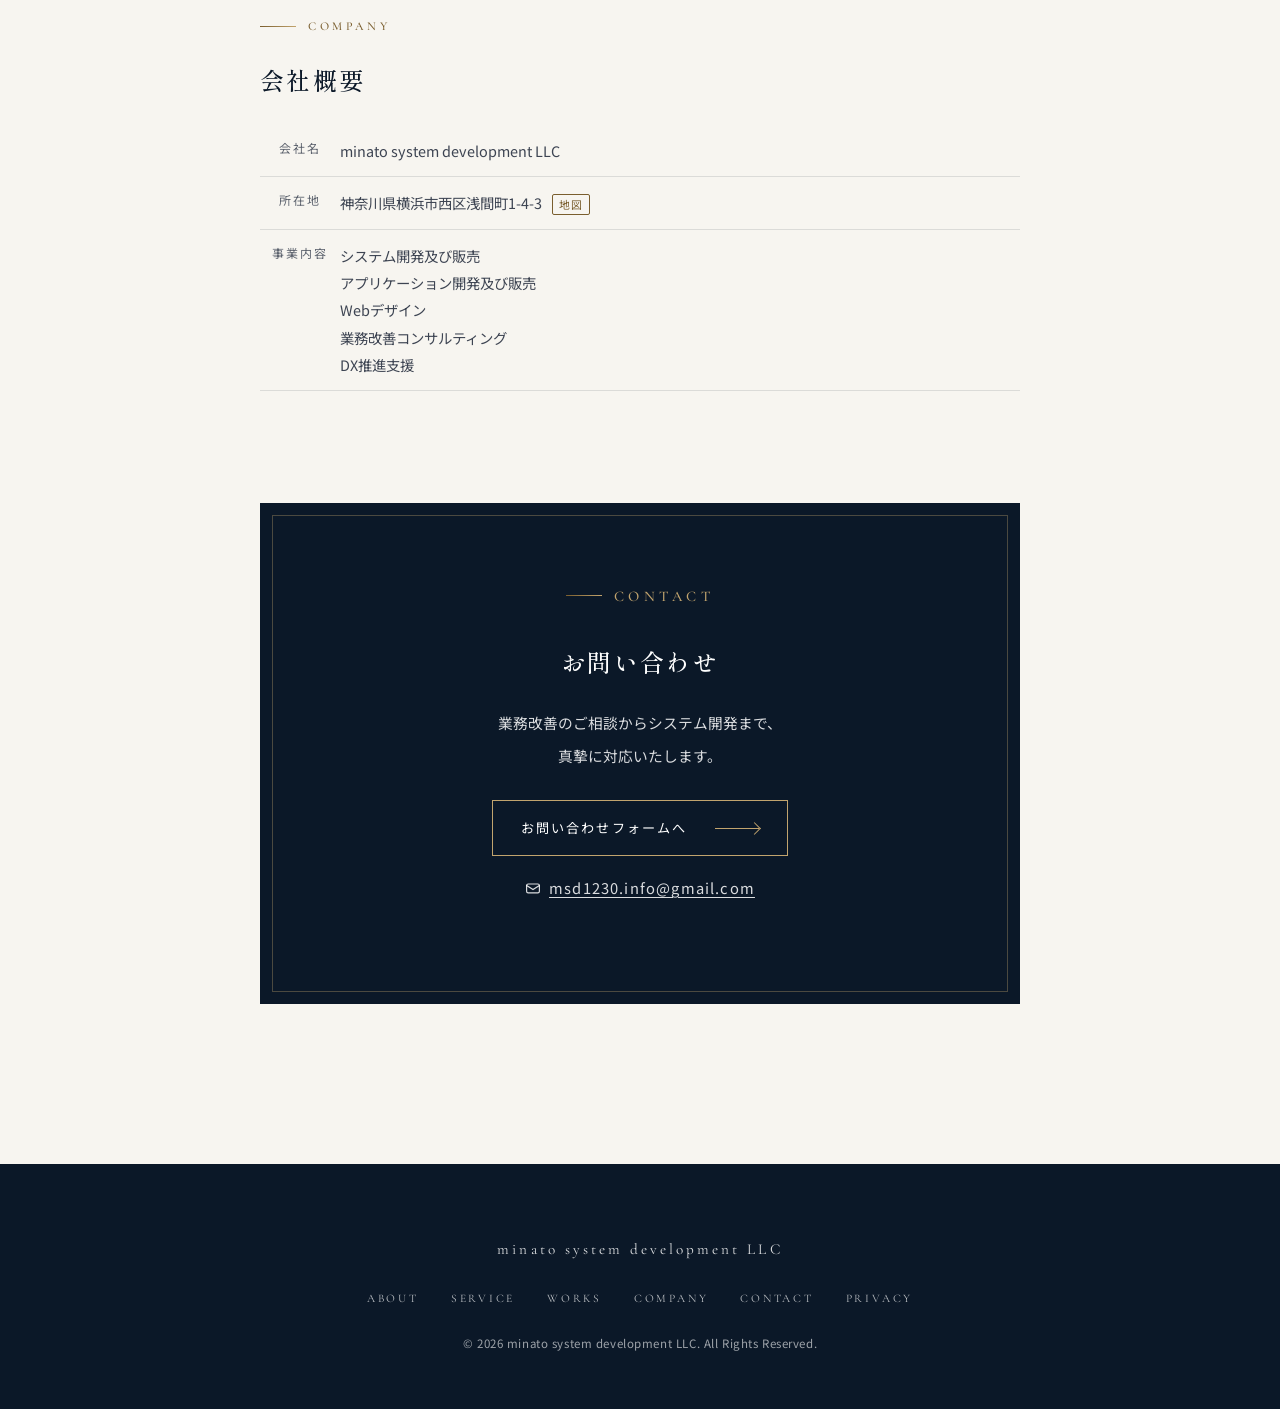
==== commit 889f4242: "Readable body text over the Philosophy and Growth photos Darker body color with a soft white halo, a" ====
--- a/index.html
+++ b/index.html
@@ -15,8 +15,8 @@
   <meta property="og:image" content="https://mk12ttt.github.io/minato-system-development/assets/images/ogp.jpg?v=2">
   <meta property="og:locale" content="ja_JP">
   <meta name="twitter:card" content="summary_large_image">
-  <link rel="stylesheet" href="assets/css/style.css?v=20261011e">
-  <link rel="stylesheet" href="assets/css/theme.css?v=20261011e">
+  <link rel="stylesheet" href="assets/css/style.css?v=20261011g">
+  <link rel="stylesheet" href="assets/css/theme.css?v=20261011g">
   <link rel="preconnect" href="https://fonts.googleapis.com">
   <link rel="preconnect" href="https://fonts.gstatic.com" crossorigin>
   <link href="https://fonts.googleapis.com/css2?family=Noto+Serif+JP:wght@400;500;600&family=Noto+Sans+JP:wght@300;400;500&family=Cormorant+Garamond:ital,wght@0,400;0,500;1,400&family=Shippori+Mincho:wght@500;600&display=swap" rel="stylesheet">
@@ -270,7 +270,7 @@
 
   <a href="contact.html" class="float-cta" id="floatCta">お問い合わせ<span class="btn__arrow" aria-hidden="true"></span></a>
 
-  <script src="assets/js/main.js?v=20261011e"></script>
-  <script src="assets/js/enhance.js?v=20261011e"></script>
+  <script src="assets/js/main.js?v=20261011g"></script>
+  <script src="assets/js/enhance.js?v=20261011g"></script>
 </body>
 </html>
--- a/assets/css/theme.css
+++ b/assets/css/theme.css
@@ -702,3 +702,58 @@
   /* フッターの社名が2行に折れないよう、スマホでは字間を詰める */
   .footer__logo { letter-spacing: 0.08em; white-space: nowrap; }
 }
+
+/* ==========================================================
+   サグラダ・ファミリア（スマホ）：写真の上に白い帯が出ないよう、
+   写真をセクションの一番上から始める（2026-10-11 変更）。
+   以前はヘッダーの高さぶん写真を下げていたが、指でスクロールすると
+   その部分が白い帯として見えていた。文字の位置は変えない。
+========================================================== */
+@media (max-width: 768px) {
+  .sec-philosophy {
+    padding-top: 0;
+    background-image: url('../images/philosophy-sp.jpg');
+    background-origin: padding-box;
+    background-size: cover;
+    background-position: center top;
+  }
+  .sec-philosophy__text {
+    padding-top: calc(var(--header-h) + 56px);
+    min-height: 100svh;
+  }
+  /* 一番上は白を薄めにして、写真の上端が白く飛ばないようにする */
+  .sec-philosophy__overlay {
+    background: linear-gradient(
+      180deg,
+      rgba(255,255,255,0.45) 0%,
+      rgba(255,255,255,0.72) 22%,
+      rgba(255,255,255,0.72) 46%,
+      rgba(255,255,255,0.16) 62%,
+      rgba(255,255,255,0) 78%
+    );
+  }
+}
+
+/* ==========================================================
+   写真の上の本文を読みやすく（2026-10-11 追加）
+   ・本文の色を一段濃く
+   ・文字の周りにうっすら白いにじみを付けて、木や建物の上でも浮かせる
+   ・スマホではサグラダの白いぼかしを本文の最後の行まで延ばす
+========================================================== */
+.sec-philosophy .sec-body,
+.sec-growth .sec-body {
+  color: #262c37;
+  text-shadow: 0 0 10px rgba(255,255,255,0.95), 0 0 2px rgba(255,255,255,0.9);
+}
+@media (max-width: 768px) {
+  .sec-philosophy__overlay {
+    background: linear-gradient(
+      180deg,
+      rgba(255,255,255,0.45) 0%,
+      rgba(255,255,255,0.72) 22%,
+      rgba(255,255,255,0.74) 60%,
+      rgba(255,255,255,0.18) 72%,
+      rgba(255,255,255,0) 84%
+    );
+  }
+}
